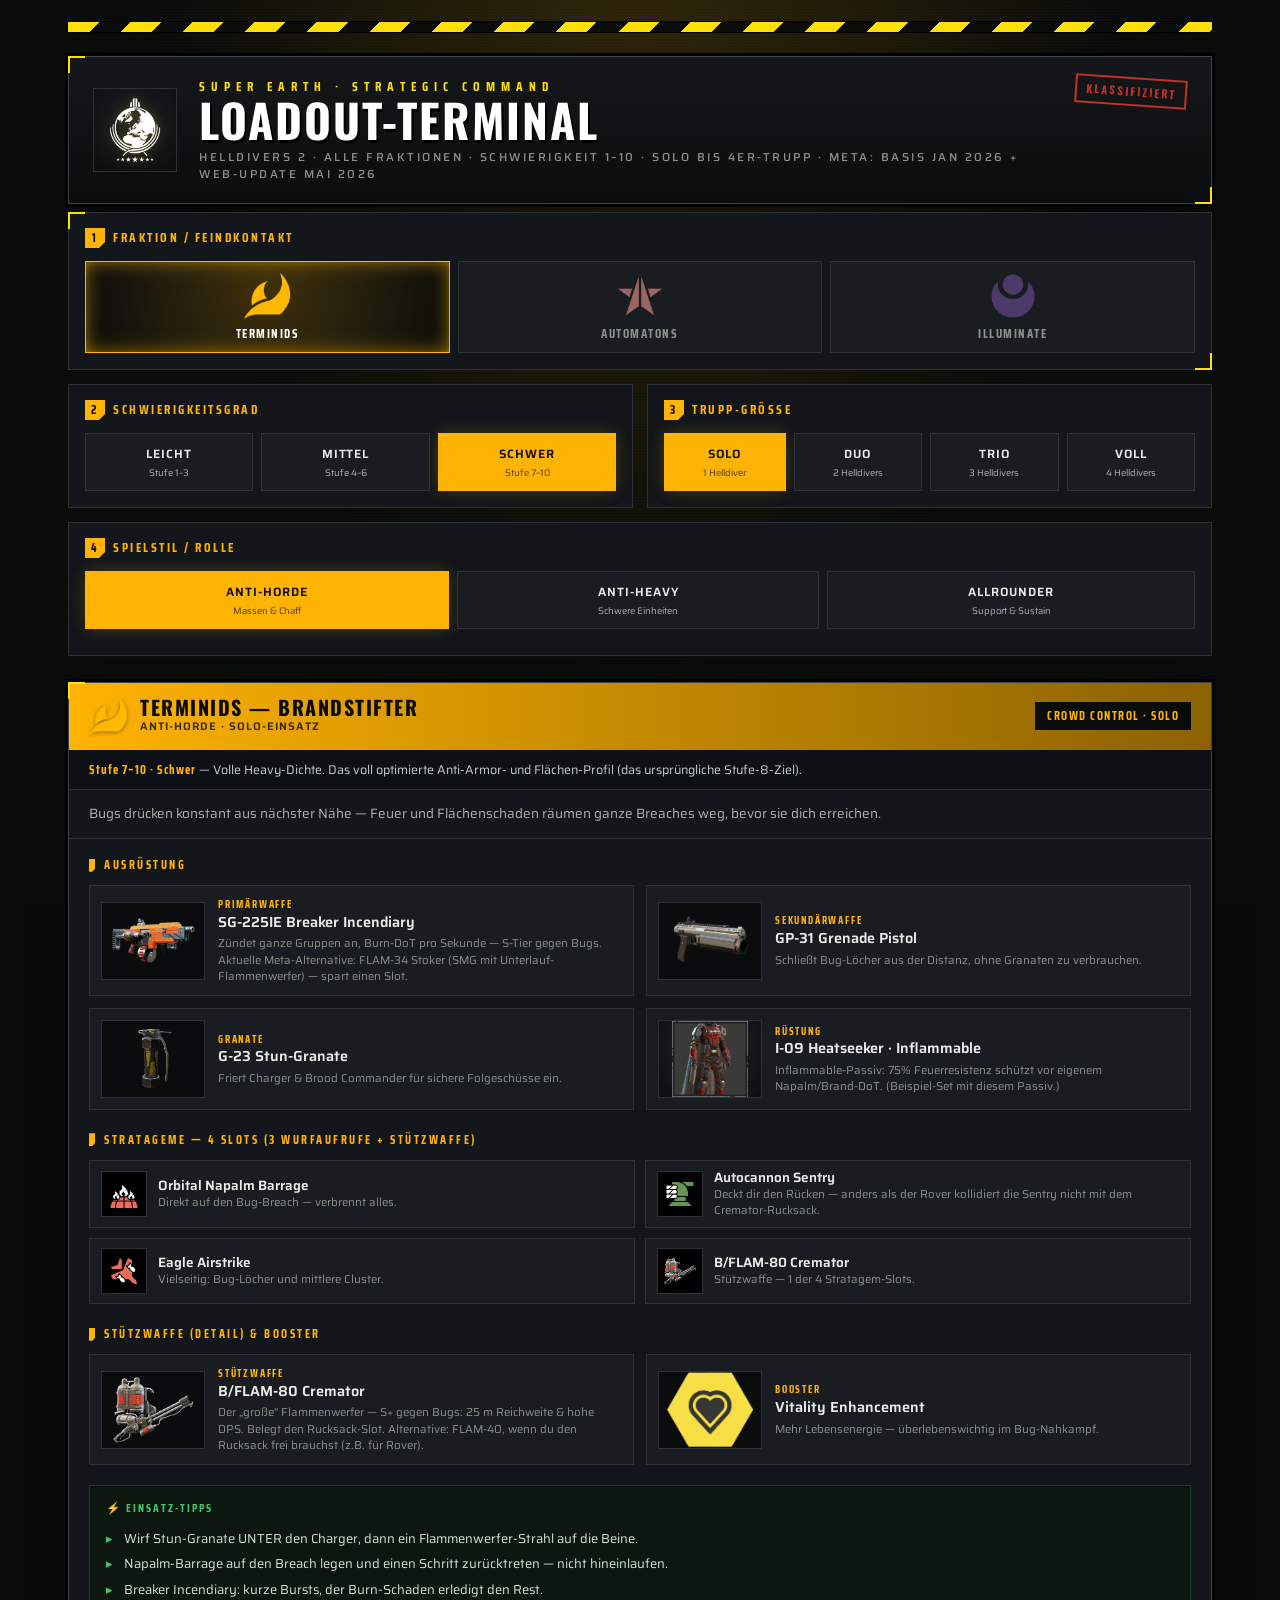
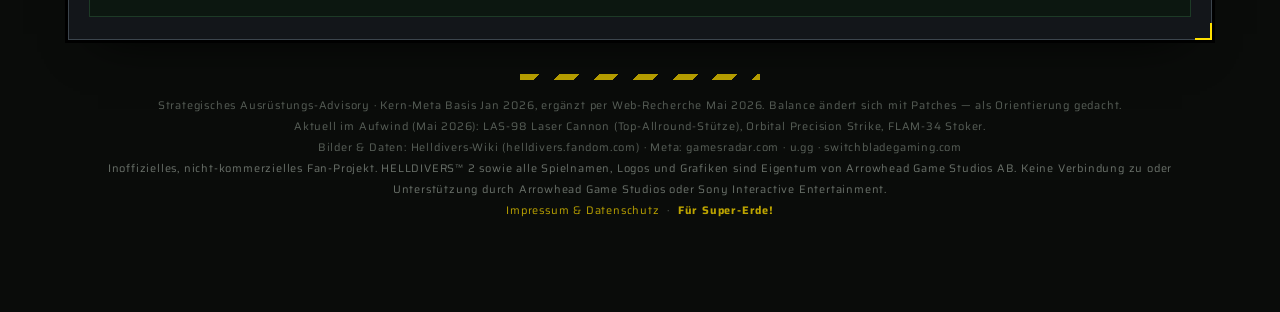
==== helldivers2-loadout.html @ ef1153f5 "Website-Update 2026-05-31 Co-Authored-By: Claude Opus 4.8 <noreply@anthropic.com>" ====
<!DOCTYPE html>
<html lang="de">
<head>
<meta charset="UTF-8">
<meta name="viewport" content="width=device-width, initial-scale=1.0">
<title>SUPER EARTH · Loadout-Terminal — Helldivers 2</title>
<meta name="description" content="Strategisches Ausrüstungs-Advisory für Helldivers 2 — optimale Loadouts für alle Fraktionen, alle Schwierigkeitsgrade, Solo bis 4er-Trupp.">
<!-- Open Graph (für hübsche Discord-/Link-Vorschau) -->
<meta property="og:title" content="SUPER EARTH · Loadout-Terminal — Helldivers 2">
<meta property="og:description" content="Optimale Loadouts für alle Fraktionen & Schwierigkeitsgrade. Solo bis 4er-Trupp-Aufstellung. Für die Demokratie. 🦅">
<meta property="og:type" content="website">
<meta property="og:image" content="assets/og-preview.png">
<meta property="og:image:width" content="1200">
<meta property="og:image:height" content="630">
<meta name="twitter:card" content="summary_large_image">
<meta name="twitter:title" content="SUPER EARTH · Loadout-Terminal — Helldivers 2">
<meta name="twitter:description" content="Optimale Loadouts für alle Fraktionen & Schwierigkeitsgrade. Solo bis 4er-Trupp. Für die Demokratie. 🦅">
<meta name="twitter:image" content="assets/og-preview.png">
<meta name="theme-color" content="#ffe000">
<link rel="icon" type="image/png" sizes="64x64" href="assets/favicon.png">
<link rel="icon" type="image/png" sizes="32x32" href="assets/favicon-32.png">
<link rel="apple-touch-icon" href="assets/favicon.png">
<!-- Schriften lokal eingebunden (kein Aufruf an Google-Server, DSGVO-freundlich) -->
<link rel="stylesheet" href="assets/fonts.css">
<style>
  :root{
    --hd-yellow:#ffe000;--hd-yellow-dim:#bda400;
    --bg:#0a0c0a;--panel:#13161a;--panel-2:#191d22;--panel-3:#1f242a;
    --line:#2c3238;--line-bright:#3c454d;--text:#e9ebe7;--muted:#8a938b;
    --red:#e8362e;--green:#46c46b;
    --acc:var(--hd-yellow);      /* Fraktions-Akzent, per JS gesetzt */
    --acc-glow:rgba(255,224,0,.30);
  }
  /* Fraktions-Akzentfarben */
  body[data-faction="terminids"] {--acc:#ffb302;--acc-glow:rgba(255,179,2,.28)}
  body[data-faction="automatons"]{--acc:#ff5a52;--acc-glow:rgba(232,54,46,.32)}
  body[data-faction="illuminate"]{--acc:#9b6df0;--acc-glow:rgba(120,80,235,.34)}

  *{box-sizing:border-box;margin:0;padding:0}
  html{scroll-behavior:smooth}
  body{
    font-family:"Saira","Segoe UI",sans-serif;
    background:var(--bg);color:var(--text);line-height:1.5;min-height:100vh;
    position:relative;overflow-x:hidden;
  }
  /* Hazard-Streifen am Seitenrand + Scanlines-Atmosphäre */
  body::before{
    content:"";position:fixed;inset:0;pointer-events:none;z-index:0;
    background:
      repeating-linear-gradient(0deg,rgba(255,255,255,.018) 0 1px,transparent 1px 3px),
      radial-gradient(ellipse at 50% -10%,var(--acc-glow),transparent 55%);
    opacity:.6;transition:background .35s;
  }
  .wrap{max-width:1180px;margin:0 auto;padding:22px 18px 90px;position:relative;z-index:1}

  /* ====== Eckklammer-Rahmen (HUD-Motiv) ====== */
  .frame{position:relative}
  .frame::before,.frame::after{content:"";position:absolute;width:15px;height:15px;pointer-events:none}
  .frame::before{top:-1px;left:-1px;border-top:2px solid var(--hd-yellow);border-left:2px solid var(--hd-yellow)}
  .frame::after{bottom:-1px;right:-1px;border-bottom:2px solid var(--hd-yellow);border-right:2px solid var(--hd-yellow)}

  /* ====== Kopfzeile / Kommando-Leiste ====== */
  header{
    border:1px solid var(--line-bright);background:linear-gradient(180deg,#15181a,#0b0d0c);
    padding:20px 24px;margin-bottom:8px;display:flex;align-items:center;gap:22px;
    box-shadow:0 0 0 3px #000,0 18px 40px -22px #000;
  }
  .hazard{height:10px;margin-bottom:24px;
    background:repeating-linear-gradient(135deg,var(--hd-yellow) 0 22px,#0a0c0a 22px 44px);
    box-shadow:0 0 0 1px #000;}
  .crest{flex:0 0 84px;width:84px;height:84px;display:flex;align-items:center;justify-content:center;
    border:1px solid var(--line);background:radial-gradient(circle at 50% 40%,#1c2024,#0c0e0d);position:relative}
  .crest img{width:64px;height:64px;object-fit:contain;filter:drop-shadow(0 0 6px rgba(255,224,0,.25))}
  .titles{flex:1 1 auto;min-width:0}
  .kicker{font-family:"Saira Condensed";font-weight:700;letter-spacing:6px;font-size:13px;color:var(--hd-yellow);text-transform:uppercase}
  h1{font-family:"Oswald";font-weight:700;font-size:clamp(26px,4.6vw,46px);line-height:.98;
    letter-spacing:2px;text-transform:uppercase;color:#fff;text-shadow:2px 3px 0 #000}
  .sub{color:var(--muted);letter-spacing:2.5px;text-transform:uppercase;font-size:11.5px;margin-top:7px;font-weight:500}
  .stamp{flex:0 0 auto;align-self:flex-start;border:2px solid var(--red);color:var(--red);
    font-family:"Oswald";font-weight:600;letter-spacing:2px;font-size:11px;padding:4px 9px;
    text-transform:uppercase;transform:rotate(4deg);opacity:.85}
  @media(max-width:600px){.crest{display:none}.stamp{display:none}}

  /* ====== Steuer-Deck ====== */
  .controls{display:grid;grid-template-columns:repeat(2,1fr);gap:14px;margin-bottom:26px}
  @media(max-width:760px){.controls{grid-template-columns:1fr}}
  .group{background:var(--panel);border:1px solid var(--line);padding:15px 16px 16px}
  .group h2{font-family:"Saira Condensed";font-weight:700;font-size:13px;letter-spacing:2.5px;
    text-transform:uppercase;color:var(--acc);margin-bottom:13px;display:flex;align-items:center;gap:8px}
  .group h2 .num{display:inline-flex;width:20px;height:20px;align-items:center;justify-content:center;
    background:var(--acc);color:#0a0c0a;font-size:12px;font-weight:700;clip-path:polygon(0 0,100% 0,100% 70%,70% 100%,0 100%)}
  .group.muted{opacity:.5}
  .group .hint{font-size:11px;color:var(--muted);margin-top:10px;letter-spacing:.5px}

  .opts{display:flex;flex-wrap:wrap;gap:8px}
  .opt{
    flex:1 1 auto;min-width:80px;border:1px solid var(--line);background:var(--panel-2);color:var(--text);
    padding:10px 9px;cursor:pointer;text-transform:uppercase;letter-spacing:1px;font-size:12px;font-weight:600;
    font-family:"Saira";transition:all .13s;text-align:center;position:relative;
  }
  .opt:hover{border-color:var(--acc);background:var(--panel-3)}
  .opt.active{background:var(--acc);color:#0a0c0a;border-color:var(--acc);box-shadow:0 0 16px -2px var(--acc-glow)}
  .opt small{display:block;font-weight:400;font-size:9.5px;opacity:.72;letter-spacing:0;text-transform:none;margin-top:2px}

  /* Fraktions-Kacheln */
  .fac-opts{display:grid;grid-template-columns:repeat(3,1fr);gap:8px}
  .fac{border:1px solid var(--line);background:var(--panel-2);cursor:pointer;padding:12px 6px 9px;
    text-align:center;transition:all .14s;position:relative;overflow:hidden}
  .fac img{width:44px;height:44px;object-fit:contain;display:block;margin:0 auto 6px;
    filter:grayscale(.55) brightness(.85);transition:filter .15s,transform .15s}
  .fac .fl{font-family:"Saira Condensed";font-weight:700;font-size:12.5px;letter-spacing:1.5px;text-transform:uppercase;color:var(--muted)}
  .fac:hover img{filter:none;transform:scale(1.05)}
  .fac:hover .fl{color:var(--text)}
  .fac.active{border-color:var(--fac-c);background:radial-gradient(circle at 50% 30%,color-mix(in srgb,var(--fac-c) 22%,#0a0c0a),#0a0c0a)}
  .fac.active img{filter:none;transform:scale(1.05)}
  .fac.active .fl{color:#fff}
  .fac.active::after{content:"";position:absolute;inset:0;box-shadow:inset 0 0 22px -6px var(--fac-c);pointer-events:none}
  .fac[data-val="terminids"]{--fac-c:#ffb302}
  .fac[data-val="automatons"]{--fac-c:#ff5a52}
  .fac[data-val="illuminate"]{--fac-c:#9b6df0}

  /* ====== Ergebnis ====== */
  .result{border:1px solid var(--line-bright);background:var(--panel);box-shadow:0 0 0 3px #000,0 24px 50px -30px #000}
  .result-head{background:linear-gradient(90deg,var(--acc),color-mix(in srgb,var(--acc) 55%,#000));
    color:#0a0c0a;padding:14px 20px;display:flex;justify-content:space-between;align-items:center;flex-wrap:wrap;gap:8px}
  .result-head .rh-l{display:flex;align-items:center;gap:13px}
  .result-head .rh-em{width:38px;height:38px;object-fit:contain;filter:drop-shadow(0 1px 2px rgba(0,0,0,.4))}
  .result-head h3{font-family:"Oswald";font-weight:700;font-size:20px;letter-spacing:1.5px;text-transform:uppercase;line-height:1}
  .result-head .rh-sub{font-size:11px;font-weight:600;letter-spacing:1px;text-transform:uppercase;opacity:.8;margin-top:2px}
  .result-head .tag{font-family:"Saira Condensed";font-size:12px;background:#0a0c0a;color:var(--acc);padding:5px 12px;letter-spacing:1.5px;text-transform:uppercase;font-weight:700}

  .band-banner{padding:11px 20px;background:#0d1116;color:#c6cdd4;font-size:12.5px;border-bottom:1px solid var(--line);line-height:1.4}
  .band-banner b{color:var(--acc);letter-spacing:1px;font-family:"Saira Condensed"}
  .blurb{padding:14px 20px;color:#aeb4ad;border-bottom:1px solid var(--line);font-size:13.5px}

  .section-lbl{font-family:"Saira Condensed";font-weight:700;font-size:12px;letter-spacing:2.5px;text-transform:uppercase;
    color:var(--acc);padding:17px 20px 7px;display:flex;align-items:center;gap:9px}
  .section-lbl::before{content:"";width:6px;height:13px;background:var(--acc);clip-path:polygon(0 0,100% 0,100% 75%,55% 100%,0 100%)}

  .grid{padding:4px 20px;display:grid;grid-template-columns:1fr 1fr;gap:12px}
  @media(max-width:680px){.grid{grid-template-columns:1fr}}
  .card{display:flex;gap:13px;background:var(--panel-2);border:1px solid var(--line);padding:11px;align-items:center}
  .card:hover{border-color:var(--line-bright)}
  .thumb{width:104px;height:78px;flex:0 0 104px;background:#0a0c0d;border:1px solid var(--line);
    display:flex;align-items:center;justify-content:center;overflow:hidden;position:relative}
  .thumb img{max-width:100%;max-height:100%;object-fit:contain;display:block}
  .thumb.armory{background:radial-gradient(circle at 50% 35%,#22262b,#0c0e10)}
  .thumb.noimg{color:var(--muted);font-size:24px}
  .card .lbl{font-family:"Saira Condensed";font-weight:700;font-size:10.5px;letter-spacing:1.8px;text-transform:uppercase;color:var(--acc)}
  .card .val{font-size:14.5px;font-weight:600;margin-top:1px;line-height:1.2}
  .card .why{font-size:11.5px;color:var(--muted);margin-top:4px;line-height:1.4}

  .strats{padding:4px 20px;display:grid;grid-template-columns:repeat(2,1fr);gap:10px}
  @media(max-width:680px){.strats{grid-template-columns:1fr}}
  .strat{display:flex;gap:11px;background:var(--panel-2);border:1px solid var(--line);padding:9px 11px;align-items:center}
  .strat .sico{width:46px;height:46px;flex:0 0 46px;background:#000;border:1px solid var(--line);display:flex;align-items:center;justify-content:center}
  .strat .sico img{width:36px;height:36px;object-fit:contain;filter:brightness(1.12)}
  .strat .sico.noimg{color:var(--acc);font-size:20px}
  .strat .n{font-weight:600;font-size:13.5px;line-height:1.15}
  .strat .d{font-size:11.5px;color:var(--muted);margin-top:2px;line-height:1.35}

  .tips{margin:16px 20px 22px;background:#0c1710;border:1px solid #1d3a26;padding:14px 16px}
  .tips .lbl{font-family:"Saira Condensed";font-weight:700;font-size:11.5px;letter-spacing:2px;text-transform:uppercase;color:var(--green);margin-bottom:9px}
  .tips ul{list-style:none}
  .tips li{font-size:13px;padding:3px 0 3px 18px;position:relative;color:#cfe6d4}
  .tips li::before{content:"▸";position:absolute;left:0;color:var(--green)}

  /* ====== Squad-Aufstellung ====== */
  .squad-intro{padding:14px 20px;border-bottom:1px solid var(--line);color:#aeb4ad;font-size:13px}
  .roster{padding:14px 20px 6px;display:grid;gap:13px;grid-template-columns:repeat(auto-fit,minmax(255px,1fr))}
  .pcard{border:1px solid var(--line);background:var(--panel-2);display:flex;flex-direction:column}
  .pcard-head{display:flex;align-items:center;gap:10px;padding:10px 12px;background:#0d1116;border-bottom:2px solid var(--role-c,var(--acc))}
  .pcard-head .pn{font-family:"Oswald";font-weight:700;font-size:13px;letter-spacing:1px;color:#fff;text-transform:uppercase}
  .pcard-head .role{margin-left:auto;font-family:"Saira Condensed";font-weight:700;font-size:11px;letter-spacing:1.5px;
    text-transform:uppercase;color:#0a0c0a;background:var(--role-c,var(--acc));padding:3px 8px}
  .pcard-head .pidx{width:24px;height:24px;flex:0 0 24px;display:flex;align-items:center;justify-content:center;
    border:1px solid var(--role-c,var(--acc));color:var(--role-c,var(--acc));font-family:"Oswald";font-weight:700;font-size:13px}
  .pcard-name{padding:9px 12px 4px;font-family:"Saira Condensed";font-weight:700;font-size:15px;letter-spacing:.5px;color:var(--acc);text-transform:uppercase}
  .ploadout{padding:6px 12px 12px;display:flex;flex-direction:column;gap:7px}
  .prow{display:flex;align-items:center;gap:9px}
  .prow .pic{width:42px;height:32px;flex:0 0 42px;background:#0a0c0d;border:1px solid var(--line);display:flex;align-items:center;justify-content:center;overflow:hidden}
  .prow .pic.armory{background:radial-gradient(circle at 50% 35%,#22262b,#0c0e10)}
  .prow .pic img{max-width:100%;max-height:100%;object-fit:contain}
  .prow .pl{font-family:"Saira Condensed";font-weight:700;font-size:9px;letter-spacing:1.3px;text-transform:uppercase;color:var(--muted);line-height:1}
  .prow .pv{font-size:12.5px;font-weight:600;line-height:1.15;margin-top:1px}
  .pstrats{display:flex;gap:5px;margin-top:3px;flex-wrap:wrap}
  .pstrats .ps{width:30px;height:30px;background:#000;border:1px solid var(--line);display:flex;align-items:center;justify-content:center}
  .pstrats .ps img{width:23px;height:23px;object-fit:contain;filter:brightness(1.12)}
  .pstrats .ps.noimg{color:var(--acc);font-size:14px}
  .pstrats .ps.sup{border-color:var(--acc);box-shadow:inset 0 0 0 1px var(--acc)}
  .ps-cap{font-size:9px;color:var(--muted);margin-top:5px;letter-spacing:.3px;line-height:1.3}
  .ps-cap .ps-key{display:inline-block;width:8px;height:8px;border:1px solid var(--acc);box-shadow:inset 0 0 0 1px var(--acc);vertical-align:middle;margin-right:3px}
  .role-tag-row{display:flex;gap:6px;flex-wrap:wrap;padding:2px 0 0}

  footer{margin-top:34px;text-align:center;color:#596059;font-size:11px;letter-spacing:.8px;line-height:1.9}
  footer a{color:var(--hd-yellow-dim);text-decoration:none}
  footer a:hover{color:var(--hd-yellow)}
  footer .fhz{height:6px;margin:0 auto 16px;max-width:240px;
    background:repeating-linear-gradient(135deg,var(--hd-yellow-dim) 0 14px,transparent 14px 28px)}
</style>
</head>
<body data-faction="terminids">
<div class="wrap">
  <div class="hazard"></div>

  <header class="frame">
    <div class="crest"><img src="assets/super_earth.png" alt="Super Earth"></div>
    <div class="titles">
      <div class="kicker">Super Earth · Strategic Command</div>
      <h1>Loadout-Terminal</h1>
      <div class="sub">Helldivers 2 · Alle Fraktionen · Schwierigkeit 1–10 · Solo bis 4er-Trupp · Meta: Basis Jan 2026 + Web-Update Mai 2026</div>
    </div>
    <div class="stamp">Klassifiziert</div>
  </header>

  <div class="controls">
    <div class="group frame" style="grid-column:1/-1">
      <h2><span class="num">1</span> Fraktion / Feindkontakt</h2>
      <div class="fac-opts" id="faction-opts"><!-- dynamisch --></div>
    </div>
    <div class="group">
      <h2><span class="num">2</span> Schwierigkeitsgrad</h2>
      <div class="opts" id="band-opts">
        <button class="opt" data-val="leicht">Leicht<small>Stufe 1–3</small></button>
        <button class="opt" data-val="mittel">Mittel<small>Stufe 4–6</small></button>
        <button class="opt active" data-val="schwer">Schwer<small>Stufe 7–10</small></button>
      </div>
    </div>
    <div class="group">
      <h2><span class="num">3</span> Trupp-Größe</h2>
      <div class="opts" id="team-opts">
        <button class="opt active" data-val="solo">Solo<small>1 Helldiver</small></button>
        <button class="opt" data-val="2">Duo<small>2 Helldivers</small></button>
        <button class="opt" data-val="3">Trio<small>3 Helldivers</small></button>
        <button class="opt" data-val="4">Voll<small>4 Helldivers</small></button>
      </div>
    </div>
    <div class="group" id="style-group" style="grid-column:1/-1">
      <h2><span class="num">4</span> Spielstil / Rolle <span id="style-mode" style="font-family:Saira;font-weight:500;letter-spacing:1px;font-size:10px;color:var(--muted)"></span></h2>
      <div class="opts" id="style-opts">
        <button class="opt active" data-val="horde">Anti-Horde<small>Massen &amp; Chaff</small></button>
        <button class="opt" data-val="heavy">Anti-Heavy<small>Schwere Einheiten</small></button>
        <button class="opt" data-val="support">Allrounder<small>Support &amp; Sustain</small></button>
      </div>
      <div class="hint" id="style-hint"></div>
    </div>
  </div>

  <div class="result frame" id="result"></div>

  <footer>
    <div class="fhz"></div>
    Strategisches Ausrüstungs-Advisory · Kern-Meta Basis Jan 2026, ergänzt per Web-Recherche Mai 2026. Balance ändert sich mit Patches — als Orientierung gedacht.<br>
    Aktuell im Aufwind (Mai 2026): LAS-98 Laser Cannon (Top-Allround-Stütze), Orbital Precision Strike, FLAM-34 Stoker.<br>
    Bilder &amp; Daten: Helldivers-Wiki (helldivers.fandom.com) · Meta: gamesradar.com · u.gg · switchbladegaming.com<br>
    <span style="color:#6b726b">Inoffizielles, nicht-kommerzielles Fan-Projekt. HELLDIVERS™ 2 sowie alle Spielnamen, Logos und Grafiken sind Eigentum von Arrowhead Game Studios AB. Keine Verbindung zu oder Unterstützung durch Arrowhead Game Studios oder Sony Interactive Entertainment.</span><br>
    <a href="impressum.html">Impressum &amp; Datenschutz</a> &nbsp;·&nbsp; <b style="color:var(--hd-yellow-dim)">Für Super-Erde!</b>
  </footer>
</div>

<script>
// ============ DATEN ============
// FACTIONS[<key>] = { label, emblem, color, builds:{ horde, heavy, support } }
// Jeder Build: name, tag, blurb, primary/secondary/grenade/armor/support/booster {val,img,why},
//              strats[3] {img,n,d}, soloReplace (Index 0-2), soloStrat {img,n,d}, tips[]
const FACTIONS = {
  terminids: {
    label:"Terminids", emblem:"emblem_terminids.png",
    builds:{
      horde:{
        name:"Brandstifter", tag:"Crowd Control",
        blurb:"Bugs drücken konstant aus nächster Nähe — Feuer und Flächenschaden räumen ganze Breaches weg, bevor sie dich erreichen.",
        primary:{val:"SG-225IE Breaker Incendiary", img:"breaker_incendiary.webp", why:"Zündet ganze Gruppen an, Burn-DoT pro Sekunde — S-Tier gegen Bugs. Aktuelle Meta-Alternative: FLAM-34 Stoker (SMG mit Unterlauf-Flammenwerfer) — spart einen Slot."},
        secondary:{val:"GP-31 Grenade Pistol", img:"grenade_pistol.png", why:"Schließt Bug-Löcher aus der Distanz, ohne Granaten zu verbrauchen."},
        grenade:{val:"G-23 Stun-Granate", img:"stun_grenade.png", why:"Friert Charger & Brood Commander für sichere Folgeschüsse ein."},
        armor:{val:"I-09 Heatseeker · Inflammable", img:"armor_inflammable.png", why:"Inflammable-Passiv: 75% Feuerresistenz schützt vor eigenem Napalm/Brand-DoT. (Beispiel-Set mit diesem Passiv.)"},
        support:{val:"B/FLAM-80 Cremator", img:"cremator.png", why:"Der „große“ Flammenwerfer — S+ gegen Bugs: 25 m Reichweite & hohe DPS. Belegt den Rucksack-Slot. Alternative: FLAM-40, wenn du den Rucksack frei brauchst (z.B. für Rover)."},
        booster:{val:"Vitality Enhancement", img:"booster_vitality.png", why:"Mehr Lebensenergie — überlebenswichtig im Bug-Nahkampf."},
        strats:[
          {img:"orbital_napalm.png", n:"Orbital Napalm Barrage", d:"Direkt auf den Bug-Breach — verbrennt alles."},
          {img:"orbital_gas.png", n:"Orbital Gas Strike", d:"Betäubt & ätzt ganze Gruppen, kurzer Cooldown."},
          {img:"eagle_airstrike.png", n:"Eagle Airstrike", d:"Vielseitig: Bug-Löcher und mittlere Cluster."},
        ],
        soloReplace:1,
        soloStrat:{img:"autocannon_sentry.png", n:"Autocannon Sentry", d:"Deckt dir den Rücken — anders als der Rover kollidiert die Sentry nicht mit dem Cremator-Rucksack."},
        tips:[
          "Wirf Stun-Granate UNTER den Charger, dann ein Flammenwerfer-Strahl auf die Beine.",
          "Napalm-Barrage auf den Breach legen und einen Schritt zurücktreten — nicht hineinlaufen.",
          "Breaker Incendiary: kurze Bursts, der Burn-Schaden erledigt den Rest."
        ]
      },
      heavy:{
        name:"Panzerbrecher", tag:"Anti-Heavy",
        blurb:"Auf hohen Stufen spawnen Charger und Bile Titans im Rudel. Dieses Loadout dreht sich komplett um zuverlässige Schwerpanzer-Kills.",
        primary:{val:"SG-451 Cookout", img:"cookout.png", why:"Hoher Stagger + Feuer stoppt Stalker und räumt Hunter."},
        secondary:{val:"P-4 Senator", img:"senator.png", why:"Medium-Durchschlag, killt Bug-Warriors und Spewer zuverlässig."},
        grenade:{val:"G-23 Stun-Granate", img:"stun_grenade.png", why:"Charger fixieren → Headshot mit der Recoilless."},
        armor:{val:"FS-23 Battle Master · Fortified", img:"armor_fortified.png", why:"Fortified-Passiv: 50% Explosionsresistenz + weniger Rückstoß gegen Charger-Stöße. (Beispiel-Set; Engineering Kit ist die Alternative.)"},
        support:{val:"GR-8 Recoilless Rifle", img:"recoilless.png", why:"One-Shot auf Charger-Kopf, Headshots auf Bile Titans."},
        booster:{val:"Stamina Enhancement", img:"booster_stamina.png", why:"Mehr Ausdauer, um Chargern auszuweichen."},
        strats:[
          {img:"eagle_500kg.png", n:"Eagle 500kg Bomb", d:"Der Go-To gegen Bile Titans."},
          {img:"orbital_railcannon.png", n:"Orbital Railcannon Strike", d:"Auto-Target auf das größte Ziel — perfekt bei mehreren Titans."},
          {img:"eagle_airstrike.png", n:"Eagle Airstrike", d:"Schließt Bug-Löcher und killt Charger-Gruppen."},
        ],
        soloReplace:1,
        soloStrat:{img:"autocannon_sentry.png", n:"Autocannon Sentry", d:"Bearbeitet mittlere Bugs, während du dich auf Heavies fokussierst."},
        tips:[
          "Recoilless: auf den GLÜHENDEN Bauch des Bile Titan zielen, nicht auf den Panzer.",
          "Stun-Granate → Charger steht → Recoilless-Schuss in den Kopf = sofort tot.",
          "500kg punktgenau unter den Titan werfen; der Blast-Radius ist kleiner als er aussieht.",
          "Railcannon für Reserve-Notfälle aufheben (langer Cooldown)."
        ]
      },
      support:{
        name:"Allrounder", tag:"Sustain & Support",
        blurb:"Ausgewogenes Loadout, das alles mittel-gut kann: Dauerfeuer gegen Massen, etwas Anti-Armor und endlose Munition.",
        primary:{val:"LAS-16 Sickle", img:"sickle.png", why:"Quasi unendlich Munition gegen Trash-Mobs, kein Nachladen unter Druck."},
        secondary:{val:"GP-31 Grenade Pistol", img:"grenade_pistol.png", why:"Schließt Bug-Löcher und killt Gruppen aus Distanz."},
        grenade:{val:"G-13 Incendiary Impact", img:"incendiary_impact.png", why:"Sofort-Brand-Fläche gegen anrückende Patrouillen."},
        armor:{val:"I-09 Heatseeker · Inflammable", img:"armor_inflammable.png", why:"Inflammable-Passiv: solide Verteidigung + 75% Feuerresistenz. (Beispiel-Set mit diesem Passiv.)"},
        support:{val:"MG-43 Machine Gun", img:"machine_gun.png", why:"Medium-Durchschlag, mäht Warriors & Spewer in Reihen. Aktuelle Meta-Alternative: LAS-98 Laser Cannon — Dauerstrahl (rucksackfrei), strippt sogar Charger-Panzerung."},
        booster:{val:"Hellpod Space Optimization", img:"booster_hellpod.png", why:"Volle Munition/Granaten direkt beim Respawn."},
        strats:[
          {img:"autocannon_sentry.png", n:"Autocannon Sentry", d:"Zuverlässige automatische Deckung gegen mittlere Bugs."},
          {img:"eagle_airstrike.png", n:"Eagle Airstrike", d:"Universal-Werkzeug für Löcher und Cluster."},
          {img:"orbital_gas.png", n:"Orbital Gas Strike", d:"Crowd Control mit kurzem Cooldown."},
        ],
        soloReplace:2,
        soloStrat:{img:"guard_dog_rover.png", n:"AX/AR-23 Guard Dog 'Rover'", d:"Hält dir kleine Bugs vom Leib, wenn niemand zudeckt."},
        tips:[
          "Sickle: kurze Feuerstöße, damit sie nicht überhitzt — abkühlen lassen statt durchballern.",
          "Machine Gun im Liegen abfeuern für deutlich bessere Kontrolle.",
          "Halte immer eine Eagle-Ladung für plötzliche Bug-Breaches bereit."
        ]
      }
    }
  },
  automatons: {
    label:"Automatons", emblem:"emblem_automatons.png",
    builds:{
      horde:{
        name:"Chaff-Schredder", tag:"Crowd Control",
        blurb:"Trooper- und Devastator-Massen kontert man mit Dauerfeuer: hohe Feuerrate, Stagger und Flächenschaden halten die Welle auf Distanz.",
        primary:{val:"LAS-16 Sickle", img:"sickle.png", why:"Hohe Feuerrate, kein Nachladen — ideal gegen endlose Trooper."},
        secondary:{val:"P-19 Redeemer", img:"redeemer.png", why:"Vollautomatische Pistole als Notfall-Burst gegen anrückendes Chaff."},
        grenade:{val:"G-16 Impact", img:"impact_grenade.png", why:"Sofort-Explosion ohne Zündverzögerung — killt Gruppen & kleine Fabrikatoren."},
        armor:{val:"DP-53 Savior of the Free · Siege-Ready", img:"armor_siege.png", why:"Siege-Ready-Passiv: 30% schnelleres Nachladen & +20% Munition für Dauerfeuer. (Beispiel-Set mit diesem Passiv.)"},
        support:{val:"AC-8 Autocannon", img:"ac8_autocannon.png", why:"Staggert Devastators und knackt Medium-Armor. Belegt den Rucksack-Slot (Munitionsträger)."},
        booster:{val:"Vitality Enhancement", img:"booster_vitality.png", why:"Squad-weite Schadensreduktion gegen Bot-Beschuss."},
        strats:[
          {img:"eagle_airstrike.png", n:"Eagle Airstrike", d:"Allzweck-Schlag gegen Patrouillen, Devastator-Gruppen & Fabrikatoren."},
          {img:"orbital_gatling_barrage.png", n:"Orbital Gatling Barrage", d:"Streut über Trooper- und Berserker-Wellen, räumt Chaff in Masse."},
          {img:"eagle_cluster_bomb.png", n:"Eagle Cluster Bomb", d:"Löscht dicht gepackte leichte Bot-Wellen sofort aus."},
        ],
        soloReplace:2,
        soloStrat:{img:"autocannon_sentry.png", n:"Autocannon Sentry", d:"Autonome Chaff-Deckung ohne Rucksack — kollidiert (anders als der Rover) nicht mit dem Autocannon-Rucksack."},
        tips:[
          "Sickle-Hitze managen: kurze Feuerstöße statt Dauerfeuer, sonst Überhitzung mitten in der Welle.",
          "Autocannon-Geschosse staggern Devastators — auf Hüfte/Kopf zielen, um die Gruppe am Vorrücken zu hindern.",
          "Eagle Airstrike entlang der Anrückachse legen, nicht mittig — so erwischst du nachrückende Verstärkung."
        ]
      },
      heavy:{
        name:"Bot-Brecher", tag:"Anti-Heavy",
        blurb:"Reines Anti-Armor-Profil: Recoilless plus Thermite knacken Hulks, Tanks und Factory Striders, während die Orbitals die dicksten Ziele abräumen.",
        primary:{val:"JAR-5 Dominator", img:"dominator.png", why:"Hoher Stagger & Durchschlag — wirft Devastators um und killt Medium-Einheiten."},
        secondary:{val:"P-4 Senator", img:"senator.png", why:"Revolver mit Medium-Durchschlag für Devastator-Köpfe."},
        grenade:{val:"G-123 Thermite", img:"thermite.png", why:"Klebt an Hulks/Tanks und brennt sich durch Panzerung."},
        armor:{val:"FS-23 Battle Master · Fortified", img:"armor_fortified.png", why:"Fortified-Passiv: 50% Explosionsresistenz gegen Raketen-Devastators, weniger Rückstoß. (Beispiel-Set mit diesem Passiv.)"},
        support:{val:"GR-8 Recoilless Rifle", img:"recoilless.png", why:"One-Shot auf Hulk-Auge & Tank-Heck. Belegt den Rucksack-Slot (Munitionsträger)."},
        booster:{val:"Hellpod Space Optimization", img:"booster_hellpod.png", why:"Volle Munition direkt aus der Hellpod."},
        strats:[
          {img:"eagle_500kg.png", n:"Eagle 500KG Bomb", d:"One-Shot-Burst gegen Factory Strider, Tanks und Hulk-Cluster."},
          {img:"orbital_railcannon.png", n:"Orbital Railcannon Strike", d:"Auto-Lock-Präzision auf das größte Heavy-Ziel."},
          {img:"orbital_laser.png", n:"Orbital Laser", d:"Brennt sich über mehrere Heavies & Fabrikatoren, arbeitet sie selbstständig ab."},
        ],
        soloReplace:2,
        soloStrat:{img:"eagle_airstrike.png", n:"Eagle Airstrike", d:"Bringt Solo die Chaff-/Patrouillen-Flexibilität, die der auf 3 Ladungen begrenzte Orbital Laser nicht liefert."},
        tips:[
          "Recoilless auf Hulk-Augenschlitz oder Tank-Heckturbine; Thermite an Factory-Strider-Bauch kleben.",
          "Fortified macht dich gegen Raketen-Salven zäh — im Knien hinter Deckung feuern für minimalen Rückstoß.",
          "Railcannon fürs gefährlichste Ziel aufsparen; es lockt automatisch das größte Heavy an."
        ]
      },
      support:{
        name:"Allrounder", tag:"Sustain & Support",
        blurb:"Ausgewogener Generalist: Scorcher umgeht Scout-Strider-Schilde, die Autocannon deckt Medium bis Hulk ab, Orbitals fangen alles Schwere.",
        primary:{val:"PLAS-1 Scorcher", img:"scorcher.webp", why:"Explosiv-Plasma trifft hinter Scout-Strider-Schilde und Devastator-Hüften."},
        secondary:{val:"P-19 Redeemer", img:"redeemer.png", why:"Schnelle Automatik-Pistole für den Nahbereich."},
        grenade:{val:"G-123 Thermite", img:"thermite.png", why:"Klebt an Gelegenheits-Heavies und brennt durch Panzerung."},
        armor:{val:"FS-23 Battle Master · Fortified", img:"armor_fortified.png", why:"Fortified-Passiv: Explosionsresistenz + Rückstoßreduktion gegen Bot-Beschuss. (Beispiel-Set mit diesem Passiv.)"},
        support:{val:"AC-8 Autocannon", img:"ac8_autocannon.png", why:"Vielseitige Stütze von Medium bis Hulk. Belegt den Rucksack-Slot. Aktuelle Meta-Alternative: LAS-98 Laser Cannon — strippt Hulk-Panzerung im Dauerstrahl, kein Rucksack. Tipp: Orbital Precision Strike als zuverlässiger Single-Target-Schlag."},
        booster:{val:"Vitality Enhancement", img:"booster_vitality.png", why:"Squad-weite Schadensreduktion, hohe Überlebbarkeit."},
        strats:[
          {img:"eagle_airstrike.png", n:"Eagle Airstrike", d:"Flexibler Allzweckschlag gegen Patrouillen, Gruppen & Fabrikatoren."},
          {img:"orbital_railcannon.png", n:"Orbital Railcannon Strike", d:"Verlässlicher Single-Target-Schlag auf Hulks und Tanks."},
          {img:"eagle_500kg.png", n:"Eagle 500KG Bomb", d:"Notfall-Burst gegen Factory Strider & gestapelte Heavies."},
        ],
        soloReplace:2,
        soloStrat:{img:"autocannon_sentry.png", n:"Autocannon Sentry", d:"Autonome Deckung ohne Rucksack — kollidiert nicht mit der Autocannon-Stütze (der Rover würde es)."},
        tips:[
          "Scorcher-Explosivrunden hinter Scout-Strider-Schilde feuern oder Devastator-Hüften treffen.",
          "Autocannon gegen Wand/Deckung nachladen, nicht im Freien.",
          "Distanz & Deckung priorisieren — die Bot-Front belohnt Ranged-Play; Thermite für Heavies aufsparen."
        ]
      }
    }
  },
  illuminate: {
    label:"Illuminate", emblem:"emblem_illuminate.png",
    builds:{
      horde:{
        name:"Schild-Brecher", tag:"Crowd Control",
        blurb:"Reiner Chaff-Clear, der Voteless-Massen mit Plasma, Lichtbogen und Brand-AoE auflöst. Schild-ignorierende Waffen sind hier König.",
        primary:{val:"PLAS-101 Purifier", img:"purifier.webp", why:"Aufladbares Explosiv-Plasma, das Voteless-Pulks mit AoE wegräumt."},
        secondary:{val:"P-72 Crisper", img:"crisper.png", why:"Flammen-Pistole für den Nahbereich — zündet anrückende Voteless an."},
        grenade:{val:"G-10 Incendiary", img:"incendiary_grenade.png", why:"Brandfläche blockiert Engpässe & Spawn-Ströme dauerhaft."},
        armor:{val:"EX-03 Prototype 3 · Electrical Conduit", img:"armor_conduit.png", why:"Electrical-Conduit-Passiv: 95% Lichtbogen-Resistenz gegen Overseer-Arcs; leicht für Beweglichkeit. (Beispiel-Set mit diesem Passiv.)"},
        support:{val:"ARC-3 Arc Thrower", img:"arc_thrower.png", why:"Kettenblitz ignoriert alle Illuminate-Schilde und mäht ganze Voteless-Wellen. Kein Rucksack — Slot bleibt frei."},
        booster:{val:"Stamina Enhancement", img:"booster_stamina.png", why:"Mehr Ausdauer, um den Voteless-Sprintwellen zu entkommen."},
        strats:[
          {img:"eagle_airstrike.png", n:"Eagle Airstrike", d:"Flexibler Flächenschaden gegen dichte Voteless-Pulks & Warp-Schiffe."},
          {img:"orbital_gatling_barrage.png", n:"Orbital Gatling Barrage", d:"Lang anhaltendes Sperrfeuer gegen nachrückende Horden-Spawns."},
          {img:"eagle_cluster_bomb.png", n:"Eagle Cluster Bomb", d:"Zerreißt dicht gepackte Voteless-Massen auf einen Schlag."},
        ],
        soloReplace:1,
        soloStrat:{img:"autocannon_sentry.png", n:"Autocannon Sentry", d:"Autonome Deckung gegen Voteless & Overseer — kein Rucksack. So trägst du solo nur EINE Stützwaffe (den Arc Thrower), statt einer zweiten."},
        tips:[
          "Halte den Arc-Thrower-Strahl in der dichtesten Voteless-Gruppe — Kettenblitze treffen automatisch nach hinten.",
          "Rückwärtslaufen während du feuerst: Beam-/Brand-Waffen überholen die Voteless-Sprintgeschwindigkeit.",
          "Brandgranaten in Türen/Engpässe werfen, um Spawn-Ströme zu blockieren."
        ]
      },
      heavy:{
        name:"Harvester-Jäger", tag:"Anti-Heavy",
        blurb:"Schaltet gezielt die drei Harvester-Schildgeneratoren mit Präzisionsfeuer aus, statt Schaden gegen die regenerierende Schildblase zu verschwenden.",
        primary:{val:"PLAS-1 Scorcher", img:"scorcher.webp", why:"Explosiv-Plasma holt fliegende Overseer runter und trifft entschildete Teile."},
        secondary:{val:"GP-31 Grenade Pistol", img:"grenade_pistol.png", why:"Direktschuss gegen Overseer & Strukturen."},
        grenade:{val:"G-23 Stun-Granate", img:"stun_grenade.png", why:"Fixiert den Harvester fürs Schild-Strip-Fenster."},
        armor:{val:"CE-27 Ground Breaker · Engineering Kit", img:"armor_engineering.png", why:"Engineering-Kit-Passiv: +2 Granaten & weniger Rückstoß für präzise Generator-Treffer. (Beispiel-Set mit diesem Passiv.)"},
        support:{val:"AC-8 Autocannon", img:"ac8_autocannon.png", why:"AV3 knackt die drei Harvester-Schildgeneratoren — Schild fällt dann permanent aus. Belegt den Rucksack-Slot."},
        booster:{val:"Stamina Enhancement", img:"booster_stamina.png", why:"Mobilität, um Harvester-Beine zu umkreisen."},
        strats:[
          {img:"eagle_airstrike.png", n:"Eagle Airstrike", d:"Allzweck-Burst gegen entschildete Harvester, Overseer-Pulks & Strukturen."},
          {img:"orbital_railcannon.png", n:"Orbital Railcannon Strike", d:"Auto-Lock-Finisher auf den größten Heavy ohne Zielen."},
          {img:"orbital_gatling_barrage.png", n:"Orbital Gatling Barrage", d:"Hält Overseer-Gruppen & Chaff nieder, während du Harvester bearbeitest."},
        ],
        soloReplace:1,
        soloStrat:{img:"eagle_strafing_run.png", n:"Eagle Strafing Run", d:"Kurzer Cooldown strippt solo die Harvester-Schildblase, damit die Autocannon den Generator trifft."},
        tips:[
          "Schild-Sequenz: erst Stun/Strafing Run zum Strippen, dann AC-8 in einen der drei Generatoren — danach kehrt der Schild nie zurück.",
          "Nie eine 500kg/Orbital direkt auf einen geschildeten Harvester: die Energieblase absorbiert den Burst.",
          "Overseer in der Luft mit Scorcher-Kopftreffern runterholen, bevor sie repositionieren."
        ]
      },
      support:{
        name:"Allrounder", tag:"Sustain & Support",
        blurb:"Generalist: strippt Schilde mit dem Double-Edge Sickle, erledigt Heavies mit der Quasar und trägt dank rucksackfreier Stütze einen Schildpack.",
        primary:{val:"LAS-17 Double-Edge Sickle", img:"double_edge_sickle.png", why:"Penetration skaliert mit Hitze: bei 91%+ SCHWER-penetrierend — dann zerlegt sie auch Hulks & große Gegner. Mit feuerfester Rüstung feuerst du dorthin durch."},
        secondary:{val:"P-113 Verdict", img:"verdict.png", why:"Präzise Pistole mit gutem Punch gegen Overseer."},
        grenade:{val:"G-13 Incendiary Impact", img:"incendiary_impact.png", why:"Sofort-Brandfläche gegen Voteless-Pulks."},
        armor:{val:"I-09 Heatseeker · Inflammable (feuerfest)", img:"armor_inflammable.png", why:"Reduziert Selbstschaden um 75% — kein Schaden bis 91% Hitze. Erst dadurch kannst du die Double-Edge bis ins Heavy-Penetration-Fenster dauerfeuern. (Alternative ohne Double-Edge: Democracy Protects gegen Overseer-Instakills.)"},
        support:{val:"LAS-99 Quasar Cannon", img:"quasar.png", why:"Munitionsloser Anti-Tank gegen Harvester-Gelenke. KEIN Rucksack — Slot frei für den Schildpack. Aktuelle Meta-Alternative: LAS-98 Laser Cannon — Dauerstrahl gegen Harvester-Gelenke & Overseer, ebenfalls rucksackfrei."},
        booster:{val:"Stamina Enhancement", img:"booster_stamina.png", why:"Beweglichkeit, um Quasar-Ladezeiten sicher zu überbrücken."},
        strats:[
          {img:"eagle_airstrike.png", n:"Eagle Airstrike", d:"Universal-Antwort auf Chaff-Pulks, Overseer-Gruppen & Warp-Schiffe."},
          {img:"shield_generator_pack.png", n:"SH-32 Shield Generator Pack", d:"Persönlicher Schild blockt Overseer-Salven beim Repositionieren (Rucksack)."},
          {img:"orbital_gatling_barrage.png", n:"Orbital Gatling Barrage", d:"Sperrfeuer gegen nachrückende Voteless-Wellen."},
        ],
        soloReplace:1,
        soloStrat:{img:"orbital_railcannon.png", n:"Orbital Railcannon Strike", d:"Solo-Finisher auf einen Harvester, wenn die Quasar-Ladung nicht rechtzeitig kommt."},
        tips:[
          "Mit Inflammable-Rüstung DURCHfeuern bis 91%+ Hitze — dort wird die Double-Edge schwer-penetrierend und schreddert Hulks, Gunships & schwere Ziele. Kurze Bursts halten sie nur in der schwachen Light-Pen-Zone.",
          "Bei 91%+ Hitze hinlegen (prone): das verhindert die Entzündung/Selbstschaden und hält dich im Heavy-Penetration-Maximum.",
          "Quasar bleibt der dedizierte Finisher gegen Harvester — die Double-Edge ergänzt sie, ersetzt sie aber nicht."
        ]
      }
    }
  }
};

// ============ SCHWIERIGKEITS-BÄNDER ============
const BANDS = {
  leicht:{t:"Stufe 1–3 · Leicht", d:"Kaum schwere Einheiten. Anti-Tank ist optional — leichtere, bequeme Ausrüstung reicht; ideal zum Experimentieren."},
  mittel:{t:"Stufe 4–6 · Mittel", d:"Schwere Einheiten tauchen regelmäßig auf, aber überschaubar. Das Schwer-Loadout ist hier bereits optimal — du kannst eine Anti-Tank-Option gegen Komfort tauschen."},
  schwer:{t:"Stufe 7–10 · Schwer", d:"Volle Heavy-Dichte. Das voll optimierte Anti-Armor- und Flächen-Profil (das ursprüngliche Stufe-8-Ziel)."}
};
const LIGHT_ARMOR = {val:"SC-30 Trailblazer Scout · Scout", img:"armor_scout.png", why:"Scout-Passiv + leichte Klasse: −30% Gegner-Erkennung & Tempo. Auf Stufe 1–3 zählt schnelles Objective-Clearing. (Beispiel-Set mit diesem Passiv.)"};
const LIGHT_BOOST = {val:"Hellpod Space Optimization", img:"booster_hellpod.png", why:"Volle Munition/Stims beim Drop — bequem für lockere Einsätze."};
const MG = (why)=>({val:"MG-43 Machine Gun", img:"machine_gun.png", why});
const LEICHT_SUPPORT = {
  terminids:{ horde:{val:"FLAM-40 Flammenwerfer", img:"flamethrower.png", why:"Reicht für Stufe 1–3 locker — leichter als der Cremator, Rucksack frei."},
              heavy:MG("Keine Bile Titans auf 1–3 — eine MG deckt hier praktisch alles ab.") },
  automatons:{ horde:MG("Kein Rucksack nötig — gegen leichte Bot-Wellen genügt die MG."),
               heavy:MG("Hulks/Tanks sind auf 1–3 selten — die MG reicht."),
               support:MG("Leichter, kein Rucksack-Slot belegt.") },
  illuminate:{ heavy:MG("Harvester sind auf 1–3 rar — MG statt schwerer Stütze.") }
};
const LEICHT_STRATS = {
  terminids:[ {img:"eagle_airstrike.png", n:"Eagle Airstrike", d:"Flexibel gegen Gruppen & Bug-Löcher."},
              {img:"orbital_gatling_barrage.png", n:"Orbital Gatling Barrage", d:"Günstiges Sperrfeuer gegen leichte Wellen."},
              {img:"autocannon_sentry.png", n:"Autocannon Sentry", d:"Autonome Deckung — auf 1–3 mehr als genug."} ],
  automatons:[ {img:"eagle_airstrike.png", n:"Eagle Airstrike", d:"Allzweck gegen Patrouillen & Gruppen."},
               {img:"orbital_gatling_barrage.png", n:"Orbital Gatling Barrage", d:"Günstiges Sperrfeuer gegen Trooper."},
               {img:"eagle_cluster_bomb.png", n:"Eagle Cluster Bomb", d:"Löscht leichte Bot-Wellen sofort."} ],
  illuminate:[ {img:"eagle_airstrike.png", n:"Eagle Airstrike", d:"Flexibel gegen Voteless-Pulks."},
               {img:"orbital_gatling_barrage.png", n:"Orbital Gatling Barrage", d:"Sperrfeuer gegen nachrückende Wellen."},
               {img:"autocannon_sentry.png", n:"Autocannon Sentry", d:"Autonome Deckung gegen Chaff."} ]
};
const LEICHT_TIPS = {
  terminids:["Tempo vor Firepower — Objectives zügig abarbeiten, Patrouillen meiden.","Anti-Tank ist optional: nimm ruhig ein Spaß-Stratagem mit.","Bug-Löcher früh mit der Grenade Pistol schließen."],
  automatons:["Auf Distanz spielen und Deckung nutzen — Bots strafen Nahkampf-Hektik.","Fabrikatoren früh schließen, bevor Verstärkung kommt.","Anti-Tank optional — Hulks sind hier selten."],
  illuminate:["Voteless-Pulks mit Fläche/Brand auflösen statt einzeln.","Overseer zuerst ausschalten — sie eskalieren den Kampf.","Anti-Tank optional, Harvester sind auf 1–3 rar."]
};
const GUARD_DOG = {img:"guard_dog_rover.png", n:"AX/AR-23 Guard Dog 'Rover'", d:"Autonome Chaff-Deckung — auf 1–3 sorgenfrei (alle Leicht-Stützen sind rucksackfrei)."};

for (const [fk,fac] of Object.entries(FACTIONS)){
  for (const [sk,b] of Object.entries(fac.builds)){
    const sup = (LEICHT_SUPPORT[fk]||{})[sk];
    b.bands = {
      mittel:{},
      leicht: Object.assign(
        { armor:LIGHT_ARMOR, booster:LIGHT_BOOST, tips:LEICHT_TIPS[fk],
          strats:LEICHT_STRATS[fk], soloReplace:1, soloStrat:GUARD_DOG },
        sup ? {support:sup} : {} )
    };
  }
}

// ============ SQUAD-AUFSTELLUNG ============
// Rollenverteilung pro Fraktion & Truppgröße. Reihenfolge = Spielerslots.
// Logik: erst Anti-Heavy + Anti-Horde absichern, dann Allrounder, dann die
// für die Fraktion meist-gestresste Rolle verdoppeln
// (Bugs/Squids ertränken dich in Masse → 2× Horde; Bots erdrücken mit Panzerung → 2× Heavy).
const ROLE_LABEL = {horde:"Anti-Horde", heavy:"Anti-Heavy", support:"Allrounder"};
const ROLE_COLOR = {horde:"#ffb302", heavy:"#ff5a52", support:"#46c46b"};
const ROSTER = {
  terminids: {2:["heavy","horde"], 3:["heavy","horde","support"], 4:["heavy","horde","support","horde"]},
  automatons:{2:["heavy","horde"], 3:["heavy","horde","support"], 4:["heavy","horde","support","heavy"]},
  illuminate:{2:["heavy","horde"], 3:["heavy","horde","support"], 4:["heavy","horde","support","horde"]}
};
const SQUAD_NOTE = {
  terminids:"Bug-Front: Charger/Bile-Titan-Druck zuerst (Anti-Heavy), der Rest hält die Breaches mit Feuer-AoE zu. Im 4er verdoppelt ein zweiter Anti-Horde die Flächenkontrolle.",
  automatons:"Bot-Front: Panzerung dominiert — im 4er steht ein zweiter Anti-Heavy gegen Hulk-, Tank- & Factory-Strider-Dichte. Ranged-Play & Deckung priorisieren.",
  illuminate:"Squid-Front: Harvester-Schilde gezielt strippen (Anti-Heavy), Voteless-Wellen mit AoE auflösen. Im 4er fängt ein zweiter Anti-Horde die endlosen Voteless-Spawns."
};
// Booster-Pool (squad-weit dürfen Booster sich nicht doppeln → automatische Vergabe distinkter Booster)
const BOOSTERS = {
  "Vitality Enhancement":"booster_vitality.png",
  "Stamina Enhancement":"booster_stamina.png",
  "Hellpod Space Optimization":"booster_hellpod.png",
  "Muscle Enhancement":"booster_muscle.png",
  "Localization Confusion":"booster_localization.png",
  "UAV Recon Booster":"booster_uav.png"
};
const BOOSTER_POOL = ["Vitality Enhancement","Stamina Enhancement","Hellpod Space Optimization","Muscle Enhancement","Localization Confusion","UAV Recon Booster"];
const BOOSTER_WHY = {
  "Muscle Enhancement":"Reduziert Verlangsamung durch Bug-/Voteless-Greifer — squad-weiter Mobilitäts-Booster (kein Doppel).",
  "Localization Confusion":"Senkt die Patrouillen-Spawnrate — verschafft dem Trupp Luft (kein Doppel).",
  "UAV Recon Booster":"Erweitert die Minimap-Aufklärung — gut fürs Team-Positioning (kein Doppel)."
};

// ============ STATE & RENDER ============
let state = {faction:"terminids", band:"schwer", style:"horde", team:"solo"};

function buildOf(fk, role, band){
  const base = FACTIONS[fk].builds[role];
  const ov = (base.bands && base.bands[band]) || {};
  return Object.assign({}, base, ov);
}

function thumb(o, armory){
  if(o.img) return `<div class="thumb${armory?" armory":""}"><img src="assets/${o.img}" alt="${o.val}" loading="lazy"></div>`;
  return `<div class="thumb noimg">▣</div>`;
}
function card(lbl,o,armory){
  return `<div class="card">${thumb(o,armory)}
    <div><div class="lbl">${lbl}</div><div class="val">${o.val}</div><div class="why">${o.why}</div></div></div>`;
}
function stratEl(s){
  const ico = s.img ? `<div class="sico"><img src="assets/${s.img}" alt="${s.n}"></div>` : `<div class="sico noimg">▣</div>`;
  return `<div class="strat">${ico}<div><div class="n">${s.n}</div><div class="d">${s.d}</div></div></div>`;
}

function buildFactionButtons(){
  const el = document.getElementById("faction-opts");
  el.innerHTML = Object.entries(FACTIONS).map(([k,f])=>
    `<button class="fac${k===state.faction?" active":""}" data-val="${k}">
       <img src="assets/${f.emblem}" alt="${f.label}"><span class="fl">${f.label}</span>
     </button>`
  ).join("");
}

// ---- Solo: detailliertes Einzel-Loadout ----
function renderSolo(){
  const fac = FACTIONS[state.faction];
  const d = buildOf(state.faction, state.style, state.band);
  const bandInfo = BANDS[state.band];
  const strats = d.strats.slice(0,3).map((s,i) => (i === d.soloReplace) ? d.soloStrat : s);

  document.getElementById("result").innerHTML = `
    <div class="result-head">
      <div class="rh-l">
        <img class="rh-em" src="assets/${fac.emblem}" alt="${fac.label}">
        <div><h3>${fac.label} — ${d.name}</h3><div class="rh-sub">${ROLE_LABEL[state.style]} · Solo-Einsatz</div></div>
      </div>
      <span class="tag">${d.tag} · Solo</span>
    </div>
    <div class="band-banner"><b>${bandInfo.t}</b> — ${bandInfo.d}</div>
    <div class="blurb">${d.blurb}</div>

    <div class="section-lbl">Ausrüstung</div>
    <div class="grid">
      ${card("Primärwaffe", d.primary)}
      ${card("Sekundärwaffe", d.secondary)}
      ${card("Granate", d.grenade)}
      ${card("Rüstung", d.armor, true)}
    </div>

    <div class="section-lbl">Stratageme — 4 Slots (3 Wurfaufrufe + Stützwaffe)</div>
    <div class="strats">
      ${strats.map(stratEl).join("")}
      ${stratEl({img:d.support.img, n:d.support.val, d:"Stützwaffe — 1 der 4 Stratagem-Slots."})}
    </div>

    <div class="section-lbl">Stützwaffe (Detail) &amp; Booster</div>
    <div class="grid">
      ${card("Stützwaffe", d.support)}
      ${card("Booster", d.booster)}
    </div>

    <div class="tips">
      <div class="lbl">⚡ Einsatz-Tipps</div>
      <ul>${d.tips.map(t=>`<li>${t}</li>`).join("")}</ul>
    </div>`;
}

// ---- Squad: ein Loadout pro Spieler ----
function prow(lbl,o,armory){
  const pic = o.img ? `<div class="pic${armory?" armory":""}"><img src="assets/${o.img}" alt=""></div>` : `<div class="pic">▣</div>`;
  return `<div class="prow">${pic}<div><div class="pl">${lbl}</div><div class="pv">${o.val}</div></div></div>`;
}
function renderSquad(){
  const fac = FACTIONS[state.faction];
  const size = parseInt(state.team,10);
  const roles = ROSTER[state.faction][size];
  const bandInfo = BANDS[state.band];
  const usedBoost = new Set();

  const cards = roles.map((role,i)=>{
    const d = buildOf(state.faction, role, state.band);
    // Booster squad-weit entdoppeln
    let bName = d.booster.val, bImg = d.booster.img, bWhy = d.booster.why;
    if (usedBoost.has(bName)){
      const free = BOOSTER_POOL.find(n=>!usedBoost.has(n)) || bName;
      bName = free; bImg = BOOSTERS[free]; bWhy = BOOSTER_WHY[free] || "Squad-weiter Booster (kein Doppel).";
    }
    usedBoost.add(bName);
    const rc = ROLE_COLOR[role];
    // 4 Stratagem-Slots: Stützwaffe (1) + 3 Wurfaufrufe. In HD2 ist die Stützwaffe selbst ein Stratagem.
    const strat4 = [{img:d.support.img, n:d.support.val, sup:true}, ...d.strats.slice(0,3)];
    const psIcon = s => s.img
      ? `<div class="ps${s.sup?" sup":""}"><img src="assets/${s.img}" alt="${s.n}" title="${s.sup?'Stützwaffe: ':''}${s.n}"></div>`
      : `<div class="ps${s.sup?" sup":""} noimg">▣</div>`;
    return `<div class="pcard" style="--role-c:${rc}">
      <div class="pcard-head">
        <span class="pidx">${i+1}</span>
        <span class="pn">Spieler ${i+1}</span>
        <span class="role">${ROLE_LABEL[role]}</span>
      </div>
      <div class="pcard-name">${d.name}</div>
      <div class="ploadout">
        ${prow("Primär", d.primary)}
        ${prow("Sekundär", d.secondary)}
        ${prow("Granate", d.grenade)}
        ${prow("Rüstung", d.armor, true)}
        ${prow("Booster", {val:bName, img:bImg})}
        <div>
          <div class="pl" style="margin-bottom:4px">Stratageme — 4 Slots</div>
          <div class="pstrats">
            ${strat4.map(psIcon).join("")}
          </div>
          <div class="ps-cap"><span class="ps-key"></span> Stützwaffe: ${d.support.val} &nbsp;·&nbsp; + 3 Wurfaufrufe</div>
        </div>
      </div>
    </div>`;
  }).join("");

  const roleSummary = roles.map(r=>`<span class="role" style="--role-c:${ROLE_COLOR[r]};background:${ROLE_COLOR[r]};color:#0a0c0a;font-family:'Saira Condensed';font-weight:700;font-size:11px;letter-spacing:1.5px;text-transform:uppercase;padding:3px 8px">${ROLE_LABEL[r]}</span>`).join(" ");

  document.getElementById("result").innerHTML = `
    <div class="result-head">
      <div class="rh-l">
        <img class="rh-em" src="assets/${fac.emblem}" alt="${fac.label}">
        <div><h3>${fac.label} — Trupp-Aufstellung</h3><div class="rh-sub">${size} Helldivers · Rollenverteilung</div></div>
      </div>
      <span class="tag">${size}er-Trupp</span>
    </div>
    <div class="band-banner"><b>${bandInfo.t}</b> — ${bandInfo.d}</div>
    <div class="squad-intro">${SQUAD_NOTE[state.faction]}<div class="role-tag-row" style="margin-top:10px">${roleSummary}</div></div>
    <div class="section-lbl">Empfehlung pro Spieler</div>
    <div class="roster">${cards}</div>
    <div class="tips" style="margin-top:14px">
      <div class="lbl">⚡ Trupp-Tipps</div>
      <ul>
        <li>Booster nicht doppeln — sie wirken squad-weit. Diese Aufstellung vergibt automatisch distinkte Booster.</li>
        <li>Stratageme & Eagle-/Orbital-Cooldowns staffeln: nicht alle gleichzeitig zünden, sondern abwechselnd nachlegen.</li>
        <li>Anti-Heavy fokussiert Großziele, der Rest hält Chaff & Objectives — bleibt zusammen, deckt euch gegenseitig den Rücken.</li>
        <li>Reinforce-Budget teilen: nicht alle gleichzeitig vorpreschen, damit immer jemand zum Wiederbeleben übrig ist.</li>
      </ul>
    </div>`;
}

function syncStyleGroup(){
  const solo = state.team === "solo";
  const g = document.getElementById("style-group");
  const mode = document.getElementById("style-mode");
  const hint = document.getElementById("style-hint");
  g.classList.toggle("muted", !solo);
  document.querySelectorAll("#style-opts .opt").forEach(b=>b.disabled = !solo);
  if(solo){
    mode.textContent = "";
    hint.textContent = "";
  } else {
    mode.textContent = "— im Trupp automatisch verteilt";
    hint.textContent = "Im Trupp-Modus werden die Rollen automatisch auf die Spieler verteilt (siehe Aufstellung unten). Wähle „Solo“, um ein einzelnes Loadout für deinen Spielstil zu sehen.";
  }
}

function render(){
  document.body.dataset.faction = state.faction;
  syncStyleGroup();
  if(state.team === "solo") renderSolo();
  else renderSquad();
}

function wire(id,key,after){
  document.getElementById(id).addEventListener("click", e=>{
    const btn = e.target.closest("[data-val]"); if(!btn || btn.disabled) return;
    state[key] = btn.dataset.val;
    [...e.currentTarget.children].forEach(b=>b.classList.toggle("active", b===btn));
    if(after) after();
    render();
  });
}
buildFactionButtons();
wire("faction-opts","faction", buildFactionButtons);
wire("band-opts","band");
wire("style-opts","style");
wire("team-opts","team");
render();
</script>
</body>
</html>
---- assets/fonts.css ----
/* cyrillic-ext */
@font-face {
  font-family: 'Oswald';
  font-style: normal;
  font-weight: 400;
  font-display: swap;
  src: url(fonts/oswald_v57_TK3IWkUHHAIjg75cFRf3bXL8LICs1_Fv40pKlN4NNSeSASz7FmlbHYjedg.woff2) format('woff2');
  unicode-range: U+0460-052F, U+1C80-1C8A, U+20B4, U+2DE0-2DFF, U+A640-A69F, U+FE2E-FE2F;
}
/* cyrillic */
@font-face {
  font-family: 'Oswald';
  font-style: normal;
  font-weight: 400;
  font-display: swap;
  src: url(fonts/oswald_v57_TK3IWkUHHAIjg75cFRf3bXL8LICs1_Fv40pKlN4NNSeSASz7FmlSHYjedg.woff2) format('woff2');
  unicode-range: U+0301, U+0400-045F, U+0490-0491, U+04B0-04B1, U+2116;
}
/* vietnamese */
@font-face {
  font-family: 'Oswald';
  font-style: normal;
  font-weight: 400;
  font-display: swap;
  src: url(fonts/oswald_v57_TK3IWkUHHAIjg75cFRf3bXL8LICs1_Fv40pKlN4NNSeSASz7FmlZHYjedg.woff2) format('woff2');
  unicode-range: U+0102-0103, U+0110-0111, U+0128-0129, U+0168-0169, U+01A0-01A1, U+01AF-01B0, U+0300-0301, U+0303-0304, U+0308-0309, U+0323, U+0329, U+1EA0-1EF9, U+20AB;
}
/* latin-ext */
@font-face {
  font-family: 'Oswald';
  font-style: normal;
  font-weight: 400;
  font-display: swap;
  src: url(fonts/oswald_v57_TK3IWkUHHAIjg75cFRf3bXL8LICs1_Fv40pKlN4NNSeSASz7FmlYHYjedg.woff2) format('woff2');
  unicode-range: U+0100-02BA, U+02BD-02C5, U+02C7-02CC, U+02CE-02D7, U+02DD-02FF, U+0304, U+0308, U+0329, U+1D00-1DBF, U+1E00-1E9F, U+1EF2-1EFF, U+2020, U+20A0-20AB, U+20AD-20C0, U+2113, U+2C60-2C7F, U+A720-A7FF;
}
/* latin */
@font-face {
  font-family: 'Oswald';
  font-style: normal;
  font-weight: 400;
  font-display: swap;
  src: url(fonts/oswald_v57_TK3IWkUHHAIjg75cFRf3bXL8LICs1_Fv40pKlN4NNSeSASz7FmlWHYg.woff2) format('woff2');
  unicode-range: U+0000-00FF, U+0131, U+0152-0153, U+02BB-02BC, U+02C6, U+02DA, U+02DC, U+0304, U+0308, U+0329, U+2000-206F, U+20AC, U+2122, U+2191, U+2193, U+2212, U+2215, U+FEFF, U+FFFD;
}
/* cyrillic-ext */
@font-face {
  font-family: 'Oswald';
  font-style: normal;
  font-weight: 500;
  font-display: swap;
  src: url(fonts/oswald_v57_TK3IWkUHHAIjg75cFRf3bXL8LICs1_Fv40pKlN4NNSeSASz7FmlbHYjedg.woff2) format('woff2');
  unicode-range: U+0460-052F, U+1C80-1C8A, U+20B4, U+2DE0-2DFF, U+A640-A69F, U+FE2E-FE2F;
}
/* cyrillic */
@font-face {
  font-family: 'Oswald';
  font-style: normal;
  font-weight: 500;
  font-display: swap;
  src: url(fonts/oswald_v57_TK3IWkUHHAIjg75cFRf3bXL8LICs1_Fv40pKlN4NNSeSASz7FmlSHYjedg.woff2) format('woff2');
  unicode-range: U+0301, U+0400-045F, U+0490-0491, U+04B0-04B1, U+2116;
}
/* vietnamese */
@font-face {
  font-family: 'Oswald';
  font-style: normal;
  font-weight: 500;
  font-display: swap;
  src: url(fonts/oswald_v57_TK3IWkUHHAIjg75cFRf3bXL8LICs1_Fv40pKlN4NNSeSASz7FmlZHYjedg.woff2) format('woff2');
  unicode-range: U+0102-0103, U+0110-0111, U+0128-0129, U+0168-0169, U+01A0-01A1, U+01AF-01B0, U+0300-0301, U+0303-0304, U+0308-0309, U+0323, U+0329, U+1EA0-1EF9, U+20AB;
}
/* latin-ext */
@font-face {
  font-family: 'Oswald';
  font-style: normal;
  font-weight: 500;
  font-display: swap;
  src: url(fonts/oswald_v57_TK3IWkUHHAIjg75cFRf3bXL8LICs1_Fv40pKlN4NNSeSASz7FmlYHYjedg.woff2) format('woff2');
  unicode-range: U+0100-02BA, U+02BD-02C5, U+02C7-02CC, U+02CE-02D7, U+02DD-02FF, U+0304, U+0308, U+0329, U+1D00-1DBF, U+1E00-1E9F, U+1EF2-1EFF, U+2020, U+20A0-20AB, U+20AD-20C0, U+2113, U+2C60-2C7F, U+A720-A7FF;
}
/* latin */
@font-face {
  font-family: 'Oswald';
  font-style: normal;
  font-weight: 500;
  font-display: swap;
  src: url(fonts/oswald_v57_TK3IWkUHHAIjg75cFRf3bXL8LICs1_Fv40pKlN4NNSeSASz7FmlWHYg.woff2) format('woff2');
  unicode-range: U+0000-00FF, U+0131, U+0152-0153, U+02BB-02BC, U+02C6, U+02DA, U+02DC, U+0304, U+0308, U+0329, U+2000-206F, U+20AC, U+2122, U+2191, U+2193, U+2212, U+2215, U+FEFF, U+FFFD;
}
/* cyrillic-ext */
@font-face {
  font-family: 'Oswald';
  font-style: normal;
  font-weight: 600;
  font-display: swap;
  src: url(fonts/oswald_v57_TK3IWkUHHAIjg75cFRf3bXL8LICs1_Fv40pKlN4NNSeSASz7FmlbHYjedg.woff2) format('woff2');
  unicode-range: U+0460-052F, U+1C80-1C8A, U+20B4, U+2DE0-2DFF, U+A640-A69F, U+FE2E-FE2F;
}
/* cyrillic */
@font-face {
  font-family: 'Oswald';
  font-style: normal;
  font-weight: 600;
  font-display: swap;
  src: url(fonts/oswald_v57_TK3IWkUHHAIjg75cFRf3bXL8LICs1_Fv40pKlN4NNSeSASz7FmlSHYjedg.woff2) format('woff2');
  unicode-range: U+0301, U+0400-045F, U+0490-0491, U+04B0-04B1, U+2116;
}
/* vietnamese */
@font-face {
  font-family: 'Oswald';
  font-style: normal;
  font-weight: 600;
  font-display: swap;
  src: url(fonts/oswald_v57_TK3IWkUHHAIjg75cFRf3bXL8LICs1_Fv40pKlN4NNSeSASz7FmlZHYjedg.woff2) format('woff2');
  unicode-range: U+0102-0103, U+0110-0111, U+0128-0129, U+0168-0169, U+01A0-01A1, U+01AF-01B0, U+0300-0301, U+0303-0304, U+0308-0309, U+0323, U+0329, U+1EA0-1EF9, U+20AB;
}
/* latin-ext */
@font-face {
  font-family: 'Oswald';
  font-style: normal;
  font-weight: 600;
  font-display: swap;
  src: url(fonts/oswald_v57_TK3IWkUHHAIjg75cFRf3bXL8LICs1_Fv40pKlN4NNSeSASz7FmlYHYjedg.woff2) format('woff2');
  unicode-range: U+0100-02BA, U+02BD-02C5, U+02C7-02CC, U+02CE-02D7, U+02DD-02FF, U+0304, U+0308, U+0329, U+1D00-1DBF, U+1E00-1E9F, U+1EF2-1EFF, U+2020, U+20A0-20AB, U+20AD-20C0, U+2113, U+2C60-2C7F, U+A720-A7FF;
}
/* latin */
@font-face {
  font-family: 'Oswald';
  font-style: normal;
  font-weight: 600;
  font-display: swap;
  src: url(fonts/oswald_v57_TK3IWkUHHAIjg75cFRf3bXL8LICs1_Fv40pKlN4NNSeSASz7FmlWHYg.woff2) format('woff2');
  unicode-range: U+0000-00FF, U+0131, U+0152-0153, U+02BB-02BC, U+02C6, U+02DA, U+02DC, U+0304, U+0308, U+0329, U+2000-206F, U+20AC, U+2122, U+2191, U+2193, U+2212, U+2215, U+FEFF, U+FFFD;
}
/* cyrillic-ext */
@font-face {
  font-family: 'Oswald';
  font-style: normal;
  font-weight: 700;
  font-display: swap;
  src: url(fonts/oswald_v57_TK3IWkUHHAIjg75cFRf3bXL8LICs1_Fv40pKlN4NNSeSASz7FmlbHYjedg.woff2) format('woff2');
  unicode-range: U+0460-052F, U+1C80-1C8A, U+20B4, U+2DE0-2DFF, U+A640-A69F, U+FE2E-FE2F;
}
/* cyrillic */
@font-face {
  font-family: 'Oswald';
  font-style: normal;
  font-weight: 700;
  font-display: swap;
  src: url(fonts/oswald_v57_TK3IWkUHHAIjg75cFRf3bXL8LICs1_Fv40pKlN4NNSeSASz7FmlSHYjedg.woff2) format('woff2');
  unicode-range: U+0301, U+0400-045F, U+0490-0491, U+04B0-04B1, U+2116;
}
/* vietnamese */
@font-face {
  font-family: 'Oswald';
  font-style: normal;
  font-weight: 700;
  font-display: swap;
  src: url(fonts/oswald_v57_TK3IWkUHHAIjg75cFRf3bXL8LICs1_Fv40pKlN4NNSeSASz7FmlZHYjedg.woff2) format('woff2');
  unicode-range: U+0102-0103, U+0110-0111, U+0128-0129, U+0168-0169, U+01A0-01A1, U+01AF-01B0, U+0300-0301, U+0303-0304, U+0308-0309, U+0323, U+0329, U+1EA0-1EF9, U+20AB;
}
/* latin-ext */
@font-face {
  font-family: 'Oswald';
  font-style: normal;
  font-weight: 700;
  font-display: swap;
  src: url(fonts/oswald_v57_TK3IWkUHHAIjg75cFRf3bXL8LICs1_Fv40pKlN4NNSeSASz7FmlYHYjedg.woff2) format('woff2');
  unicode-range: U+0100-02BA, U+02BD-02C5, U+02C7-02CC, U+02CE-02D7, U+02DD-02FF, U+0304, U+0308, U+0329, U+1D00-1DBF, U+1E00-1E9F, U+1EF2-1EFF, U+2020, U+20A0-20AB, U+20AD-20C0, U+2113, U+2C60-2C7F, U+A720-A7FF;
}
/* latin */
@font-face {
  font-family: 'Oswald';
  font-style: normal;
  font-weight: 700;
  font-display: swap;
  src: url(fonts/oswald_v57_TK3IWkUHHAIjg75cFRf3bXL8LICs1_Fv40pKlN4NNSeSASz7FmlWHYg.woff2) format('woff2');
  unicode-range: U+0000-00FF, U+0131, U+0152-0153, U+02BB-02BC, U+02C6, U+02DA, U+02DC, U+0304, U+0308, U+0329, U+2000-206F, U+20AC, U+2122, U+2191, U+2193, U+2212, U+2215, U+FEFF, U+FFFD;
}
/* vietnamese */
@font-face {
  font-family: 'Saira';
  font-style: normal;
  font-weight: 400;
  font-stretch: 100%;
  font-display: swap;
  src: url(fonts/saira_v23_memjYa2wxmKQyPMrZX79wwYZQMhsyuSLh4vSZSk.woff2) format('woff2');
  unicode-range: U+0102-0103, U+0110-0111, U+0128-0129, U+0168-0169, U+01A0-01A1, U+01AF-01B0, U+0300-0301, U+0303-0304, U+0308-0309, U+0323, U+0329, U+1EA0-1EF9, U+20AB;
}
/* latin-ext */
@font-face {
  font-family: 'Saira';
  font-style: normal;
  font-weight: 400;
  font-stretch: 100%;
  font-display: swap;
  src: url(fonts/saira_v23_memjYa2wxmKQyPMrZX79wwYZQMhsyuSLhovSZSk.woff2) format('woff2');
  unicode-range: U+0100-02BA, U+02BD-02C5, U+02C7-02CC, U+02CE-02D7, U+02DD-02FF, U+0304, U+0308, U+0329, U+1D00-1DBF, U+1E00-1E9F, U+1EF2-1EFF, U+2020, U+20A0-20AB, U+20AD-20C0, U+2113, U+2C60-2C7F, U+A720-A7FF;
}
/* latin */
@font-face {
  font-family: 'Saira';
  font-style: normal;
  font-weight: 400;
  font-stretch: 100%;
  font-display: swap;
  src: url(fonts/saira_v23_memjYa2wxmKQyPMrZX79wwYZQMhsyuSLiIvS.woff2) format('woff2');
  unicode-range: U+0000-00FF, U+0131, U+0152-0153, U+02BB-02BC, U+02C6, U+02DA, U+02DC, U+0304, U+0308, U+0329, U+2000-206F, U+20AC, U+2122, U+2191, U+2193, U+2212, U+2215, U+FEFF, U+FFFD;
}
/* vietnamese */
@font-face {
  font-family: 'Saira';
  font-style: normal;
  font-weight: 500;
  font-stretch: 100%;
  font-display: swap;
  src: url(fonts/saira_v23_memjYa2wxmKQyPMrZX79wwYZQMhsyuSLh4vSZSk.woff2) format('woff2');
  unicode-range: U+0102-0103, U+0110-0111, U+0128-0129, U+0168-0169, U+01A0-01A1, U+01AF-01B0, U+0300-0301, U+0303-0304, U+0308-0309, U+0323, U+0329, U+1EA0-1EF9, U+20AB;
}
/* latin-ext */
@font-face {
  font-family: 'Saira';
  font-style: normal;
  font-weight: 500;
  font-stretch: 100%;
  font-display: swap;
  src: url(fonts/saira_v23_memjYa2wxmKQyPMrZX79wwYZQMhsyuSLhovSZSk.woff2) format('woff2');
  unicode-range: U+0100-02BA, U+02BD-02C5, U+02C7-02CC, U+02CE-02D7, U+02DD-02FF, U+0304, U+0308, U+0329, U+1D00-1DBF, U+1E00-1E9F, U+1EF2-1EFF, U+2020, U+20A0-20AB, U+20AD-20C0, U+2113, U+2C60-2C7F, U+A720-A7FF;
}
/* latin */
@font-face {
  font-family: 'Saira';
  font-style: normal;
  font-weight: 500;
  font-stretch: 100%;
  font-display: swap;
  src: url(fonts/saira_v23_memjYa2wxmKQyPMrZX79wwYZQMhsyuSLiIvS.woff2) format('woff2');
  unicode-range: U+0000-00FF, U+0131, U+0152-0153, U+02BB-02BC, U+02C6, U+02DA, U+02DC, U+0304, U+0308, U+0329, U+2000-206F, U+20AC, U+2122, U+2191, U+2193, U+2212, U+2215, U+FEFF, U+FFFD;
}
/* vietnamese */
@font-face {
  font-family: 'Saira';
  font-style: normal;
  font-weight: 600;
  font-stretch: 100%;
  font-display: swap;
  src: url(fonts/saira_v23_memjYa2wxmKQyPMrZX79wwYZQMhsyuSLh4vSZSk.woff2) format('woff2');
  unicode-range: U+0102-0103, U+0110-0111, U+0128-0129, U+0168-0169, U+01A0-01A1, U+01AF-01B0, U+0300-0301, U+0303-0304, U+0308-0309, U+0323, U+0329, U+1EA0-1EF9, U+20AB;
}
/* latin-ext */
@font-face {
  font-family: 'Saira';
  font-style: normal;
  font-weight: 600;
  font-stretch: 100%;
  font-display: swap;
  src: url(fonts/saira_v23_memjYa2wxmKQyPMrZX79wwYZQMhsyuSLhovSZSk.woff2) format('woff2');
  unicode-range: U+0100-02BA, U+02BD-02C5, U+02C7-02CC, U+02CE-02D7, U+02DD-02FF, U+0304, U+0308, U+0329, U+1D00-1DBF, U+1E00-1E9F, U+1EF2-1EFF, U+2020, U+20A0-20AB, U+20AD-20C0, U+2113, U+2C60-2C7F, U+A720-A7FF;
}
/* latin */
@font-face {
  font-family: 'Saira';
  font-style: normal;
  font-weight: 600;
  font-stretch: 100%;
  font-display: swap;
  src: url(fonts/saira_v23_memjYa2wxmKQyPMrZX79wwYZQMhsyuSLiIvS.woff2) format('woff2');
  unicode-range: U+0000-00FF, U+0131, U+0152-0153, U+02BB-02BC, U+02C6, U+02DA, U+02DC, U+0304, U+0308, U+0329, U+2000-206F, U+20AC, U+2122, U+2191, U+2193, U+2212, U+2215, U+FEFF, U+FFFD;
}
/* vietnamese */
@font-face {
  font-family: 'Saira';
  font-style: normal;
  font-weight: 700;
  font-stretch: 100%;
  font-display: swap;
  src: url(fonts/saira_v23_memjYa2wxmKQyPMrZX79wwYZQMhsyuSLh4vSZSk.woff2) format('woff2');
  unicode-range: U+0102-0103, U+0110-0111, U+0128-0129, U+0168-0169, U+01A0-01A1, U+01AF-01B0, U+0300-0301, U+0303-0304, U+0308-0309, U+0323, U+0329, U+1EA0-1EF9, U+20AB;
}
/* latin-ext */
@font-face {
  font-family: 'Saira';
  font-style: normal;
  font-weight: 700;
  font-stretch: 100%;
  font-display: swap;
  src: url(fonts/saira_v23_memjYa2wxmKQyPMrZX79wwYZQMhsyuSLhovSZSk.woff2) format('woff2');
  unicode-range: U+0100-02BA, U+02BD-02C5, U+02C7-02CC, U+02CE-02D7, U+02DD-02FF, U+0304, U+0308, U+0329, U+1D00-1DBF, U+1E00-1E9F, U+1EF2-1EFF, U+2020, U+20A0-20AB, U+20AD-20C0, U+2113, U+2C60-2C7F, U+A720-A7FF;
}
/* latin */
@font-face {
  font-family: 'Saira';
  font-style: normal;
  font-weight: 700;
  font-stretch: 100%;
  font-display: swap;
  src: url(fonts/saira_v23_memjYa2wxmKQyPMrZX79wwYZQMhsyuSLiIvS.woff2) format('woff2');
  unicode-range: U+0000-00FF, U+0131, U+0152-0153, U+02BB-02BC, U+02C6, U+02DA, U+02DC, U+0304, U+0308, U+0329, U+2000-206F, U+20AC, U+2122, U+2191, U+2193, U+2212, U+2215, U+FEFF, U+FFFD;
}
/* vietnamese */
@font-face {
  font-family: 'Saira Condensed';
  font-style: normal;
  font-weight: 600;
  font-display: swap;
  src: url(fonts/sairacondensed_v12_EJRLQgErUN8XuHNEtX81i9TmEkrnfc9Q-K2fli0.woff2) format('woff2');
  unicode-range: U+0102-0103, U+0110-0111, U+0128-0129, U+0168-0169, U+01A0-01A1, U+01AF-01B0, U+0300-0301, U+0303-0304, U+0308-0309, U+0323, U+0329, U+1EA0-1EF9, U+20AB;
}
/* latin-ext */
@font-face {
  font-family: 'Saira Condensed';
  font-style: normal;
  font-weight: 600;
  font-display: swap;
  src: url(fonts/sairacondensed_v12_EJRLQgErUN8XuHNEtX81i9TmEkrnfc9Q-a2fli0.woff2) format('woff2');
  unicode-range: U+0100-02BA, U+02BD-02C5, U+02C7-02CC, U+02CE-02D7, U+02DD-02FF, U+0304, U+0308, U+0329, U+1D00-1DBF, U+1E00-1E9F, U+1EF2-1EFF, U+2020, U+20A0-20AB, U+20AD-20C0, U+2113, U+2C60-2C7F, U+A720-A7FF;
}
/* latin */
@font-face {
  font-family: 'Saira Condensed';
  font-style: normal;
  font-weight: 600;
  font-display: swap;
  src: url(fonts/sairacondensed_v12_EJRLQgErUN8XuHNEtX81i9TmEkrnfc9Q962f.woff2) format('woff2');
  unicode-range: U+0000-00FF, U+0131, U+0152-0153, U+02BB-02BC, U+02C6, U+02DA, U+02DC, U+0304, U+0308, U+0329, U+2000-206F, U+20AC, U+2122, U+2191, U+2193, U+2212, U+2215, U+FEFF, U+FFFD;
}
/* vietnamese */
@font-face {
  font-family: 'Saira Condensed';
  font-style: normal;
  font-weight: 700;
  font-display: swap;
  src: url(fonts/sairacondensed_v12_EJRLQgErUN8XuHNEtX81i9TmEkrnGc5Q-K2fli0.woff2) format('woff2');
  unicode-range: U+0102-0103, U+0110-0111, U+0128-0129, U+0168-0169, U+01A0-01A1, U+01AF-01B0, U+0300-0301, U+0303-0304, U+0308-0309, U+0323, U+0329, U+1EA0-1EF9, U+20AB;
}
/* latin-ext */
@font-face {
  font-family: 'Saira Condensed';
  font-style: normal;
  font-weight: 700;
  font-display: swap;
  src: url(fonts/sairacondensed_v12_EJRLQgErUN8XuHNEtX81i9TmEkrnGc5Q-a2fli0.woff2) format('woff2');
  unicode-range: U+0100-02BA, U+02BD-02C5, U+02C7-02CC, U+02CE-02D7, U+02DD-02FF, U+0304, U+0308, U+0329, U+1D00-1DBF, U+1E00-1E9F, U+1EF2-1EFF, U+2020, U+20A0-20AB, U+20AD-20C0, U+2113, U+2C60-2C7F, U+A720-A7FF;
}
/* latin */
@font-face {
  font-family: 'Saira Condensed';
  font-style: normal;
  font-weight: 700;
  font-display: swap;
  src: url(fonts/sairacondensed_v12_EJRLQgErUN8XuHNEtX81i9TmEkrnGc5Q962f.woff2) format('woff2');
  unicode-range: U+0000-00FF, U+0131, U+0152-0153, U+02BB-02BC, U+02C6, U+02DA, U+02DC, U+0304, U+0308, U+0329, U+2000-206F, U+20AC, U+2122, U+2191, U+2193, U+2212, U+2215, U+FEFF, U+FFFD;
}
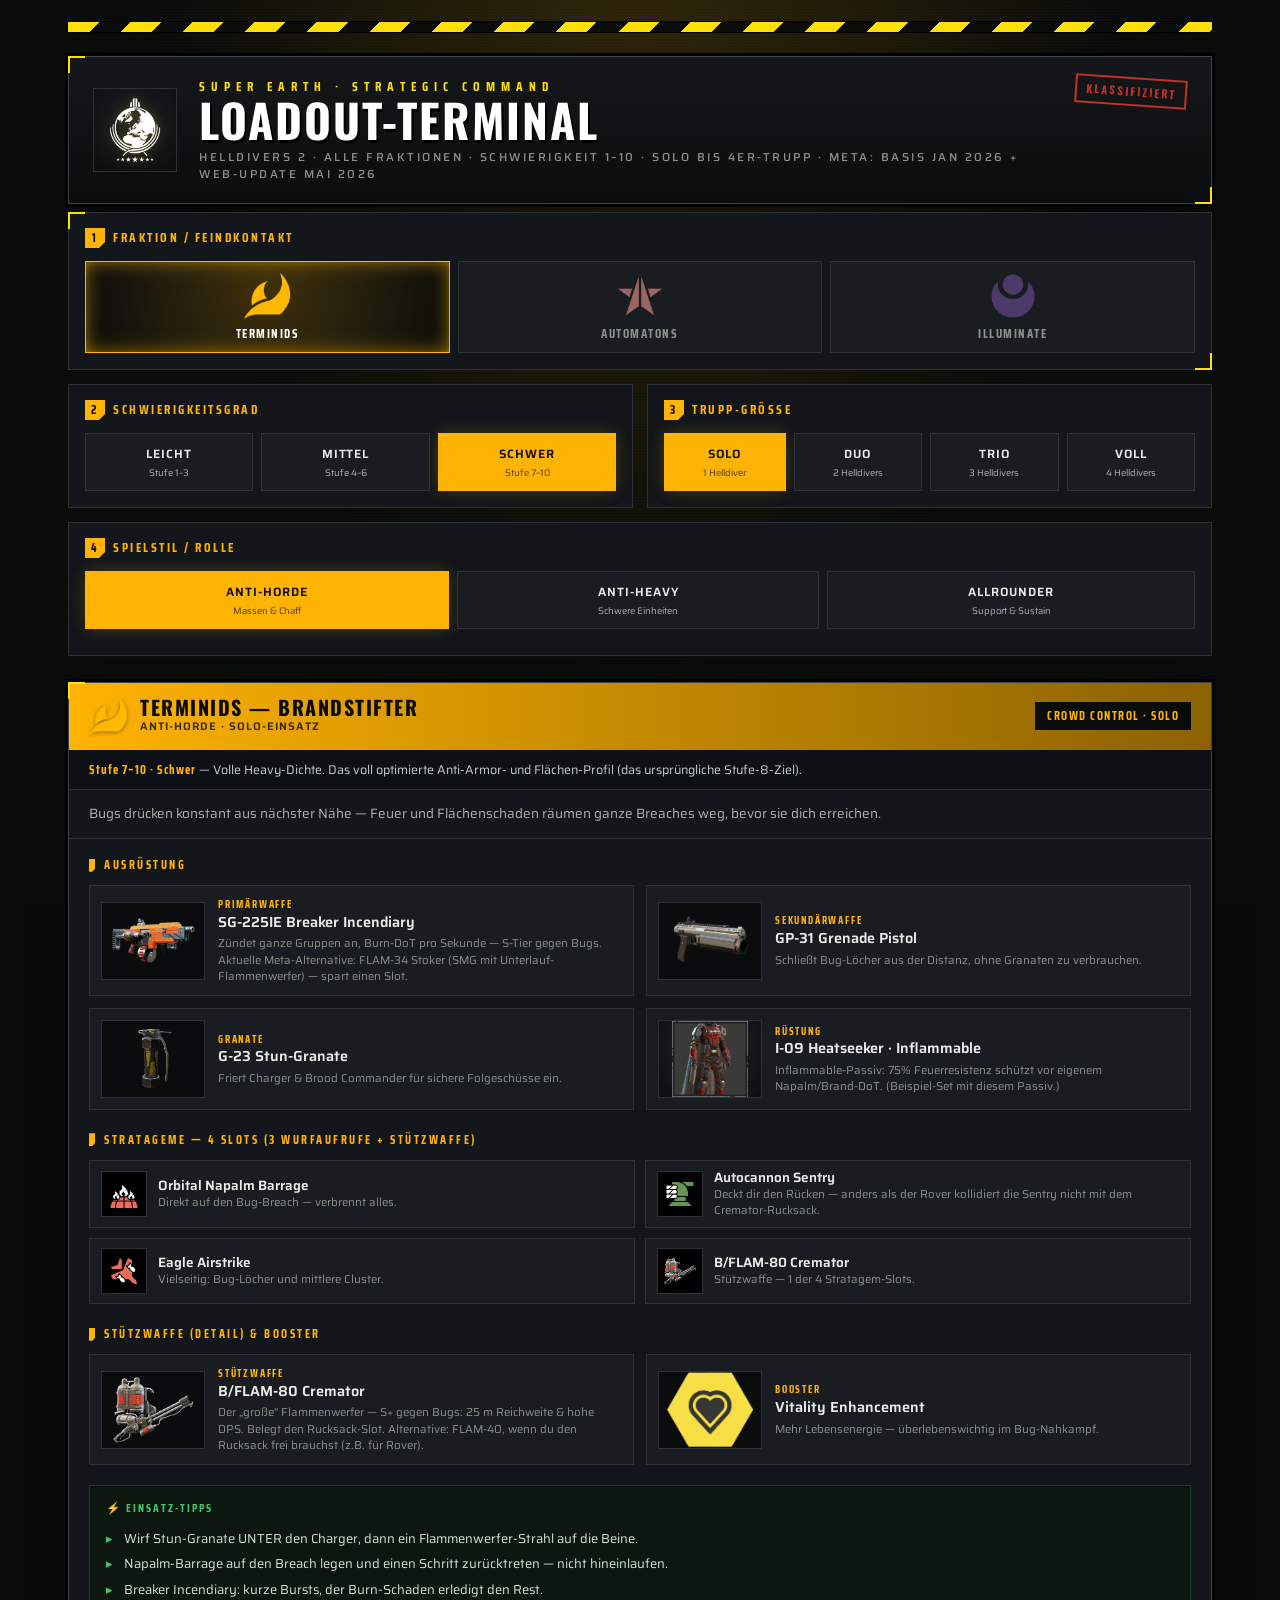
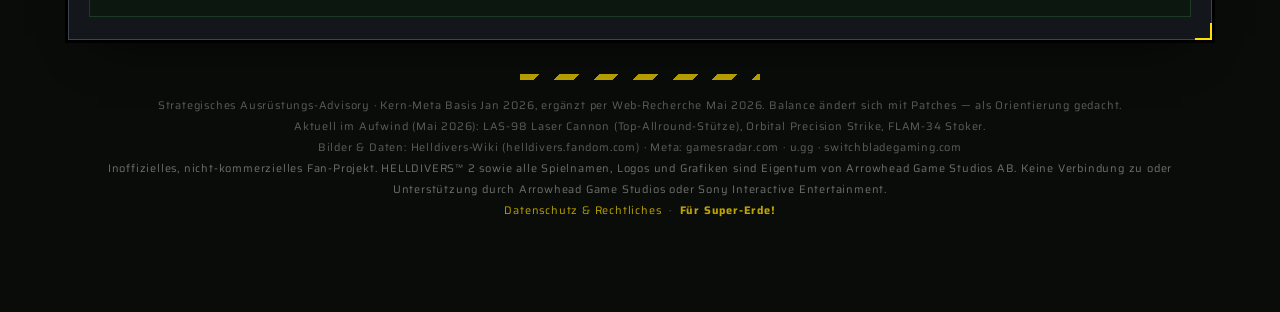
==== commit c6eaea9b: "Website-Update 2026-05-31 Co-Authored-By: Claude Opus 4.8 <noreply@anthropic.com>" ====
--- a/helldivers2-loadout.html
+++ b/helldivers2-loadout.html
@@ -254,7 +254,7 @@
     Aktuell im Aufwind (Mai 2026): LAS-98 Laser Cannon (Top-Allround-Stütze), Orbital Precision Strike, FLAM-34 Stoker.<br>
     Bilder &amp; Daten: Helldivers-Wiki (helldivers.fandom.com) · Meta: gamesradar.com · u.gg · switchbladegaming.com<br>
     <span style="color:#6b726b">Inoffizielles, nicht-kommerzielles Fan-Projekt. HELLDIVERS™ 2 sowie alle Spielnamen, Logos und Grafiken sind Eigentum von Arrowhead Game Studios AB. Keine Verbindung zu oder Unterstützung durch Arrowhead Game Studios oder Sony Interactive Entertainment.</span><br>
-    <a href="impressum.html">Impressum &amp; Datenschutz</a> &nbsp;·&nbsp; <b style="color:var(--hd-yellow-dim)">Für Super-Erde!</b>
+    <a href="impressum.html">Datenschutz &amp; Rechtliches</a> &nbsp;·&nbsp; <b style="color:var(--hd-yellow-dim)">Für Super-Erde!</b>
   </footer>
 </div>
 
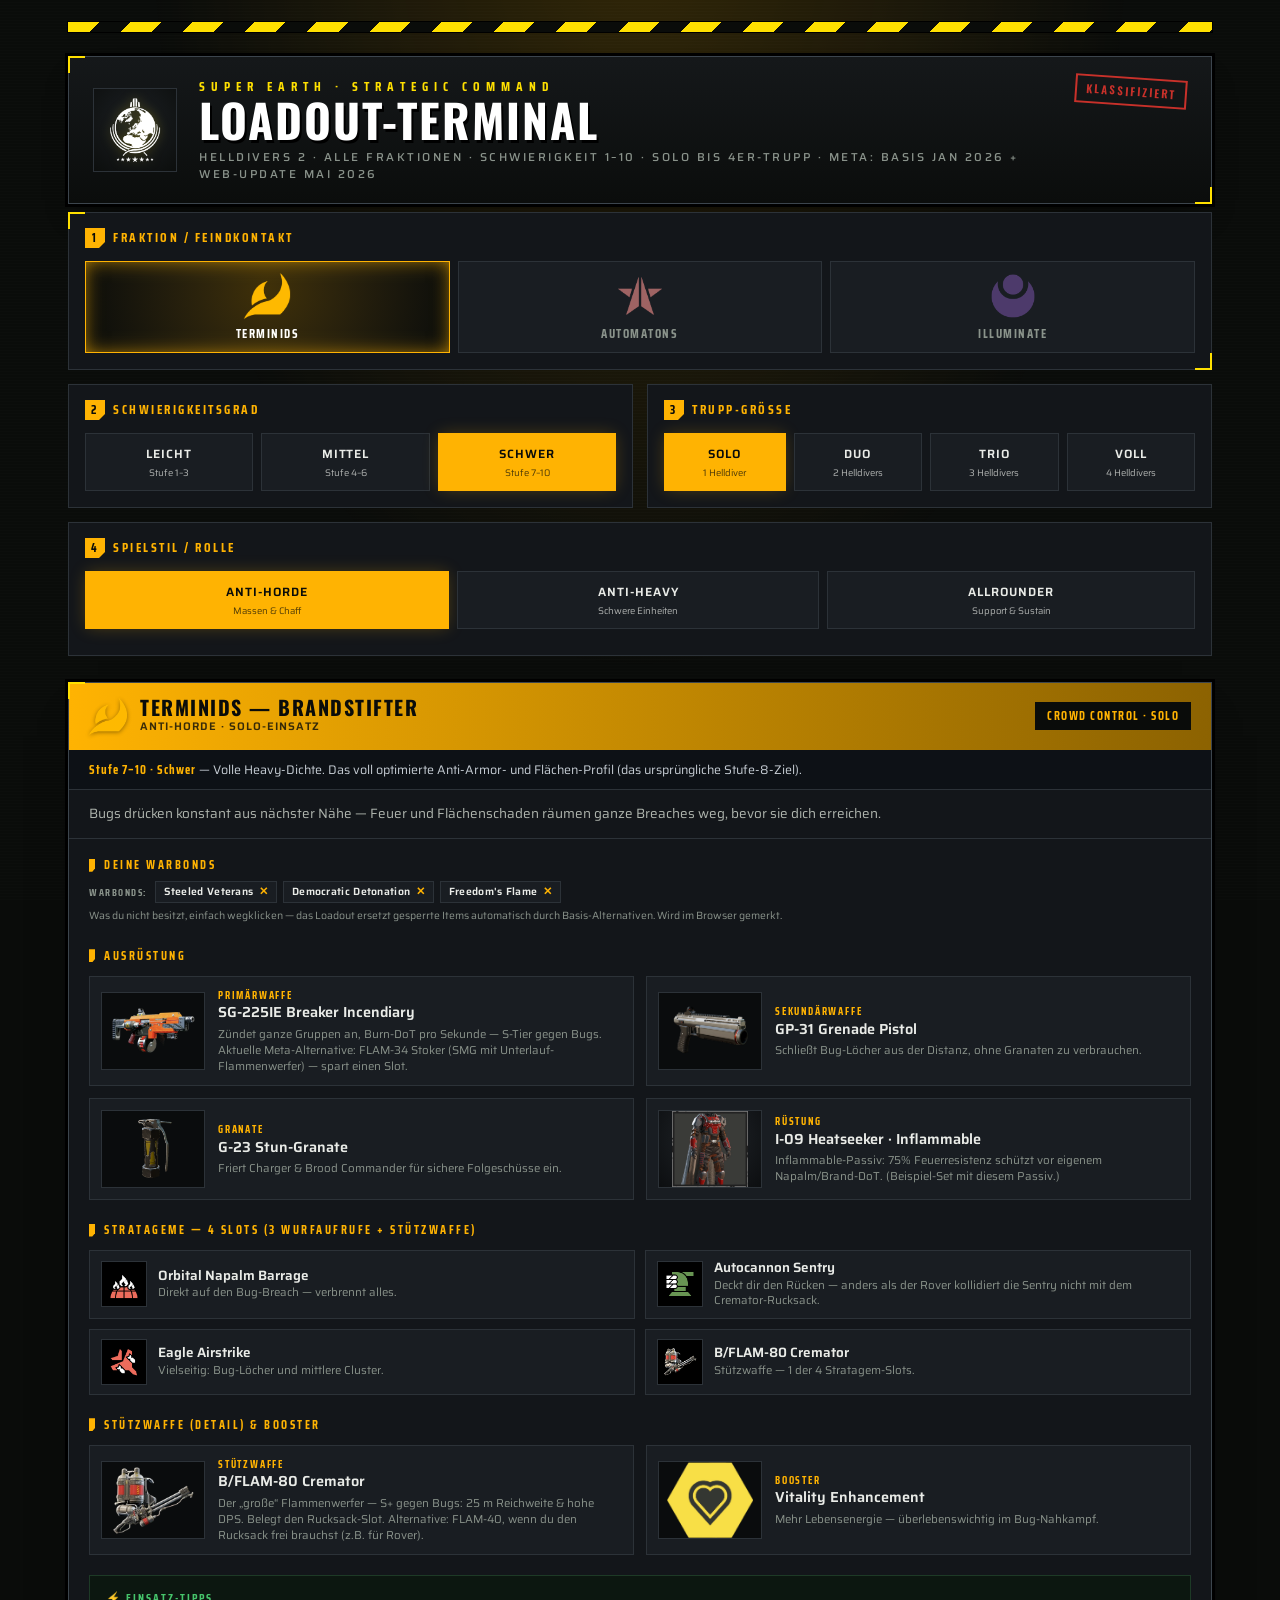
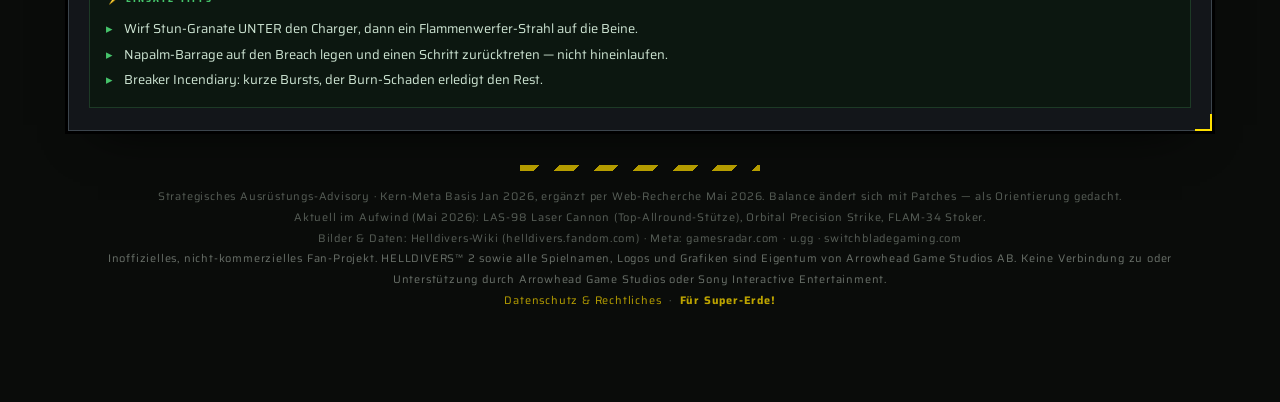
==== commit bc2ed370: "Website-Update 2026-05-31 Co-Authored-By: Claude Opus 4.8 <noreply@anthropic.com>" ====
--- a/helldivers2-loadout.html
+++ b/helldivers2-loadout.html
@@ -183,13 +183,32 @@
   .prow .pic img{max-width:100%;max-height:100%;object-fit:contain}
   .prow .pl{font-family:"Saira Condensed";font-weight:700;font-size:9px;letter-spacing:1.3px;text-transform:uppercase;color:var(--muted);line-height:1}
   .prow .pv{font-size:12.5px;font-weight:600;line-height:1.15;margin-top:1px}
-  .pstrats{display:flex;gap:5px;margin-top:3px;flex-wrap:wrap}
-  .pstrats .ps{width:30px;height:30px;background:#000;border:1px solid var(--line);display:flex;align-items:center;justify-content:center}
-  .pstrats .ps img{width:23px;height:23px;object-fit:contain;filter:brightness(1.12)}
-  .pstrats .ps.noimg{color:var(--acc);font-size:14px}
-  .pstrats .ps.sup{border-color:var(--acc);box-shadow:inset 0 0 0 1px var(--acc)}
-  .ps-cap{font-size:9px;color:var(--muted);margin-top:5px;letter-spacing:.3px;line-height:1.3}
-  .ps-cap .ps-key{display:inline-block;width:8px;height:8px;border:1px solid var(--acc);box-shadow:inset 0 0 0 1px var(--acc);vertical-align:middle;margin-right:3px}
+  .pslist{display:flex;flex-direction:column;gap:5px;margin-top:2px}
+  .psrow{display:flex;align-items:center;gap:8px}
+  .psrow .psi{width:28px;height:28px;flex:0 0 28px;background:#000;border:1px solid var(--line);display:flex;align-items:center;justify-content:center}
+  .psrow .psi img{width:21px;height:21px;object-fit:contain;filter:brightness(1.12)}
+  .psrow .psi.noimg{color:var(--acc);font-size:14px}
+  .psrow.sup .psi{border-color:var(--acc);box-shadow:inset 0 0 0 1px var(--acc)}
+  .psrow .psn{font-size:11.5px;line-height:1.2;color:var(--text)}
+  .psrow .psn span{color:var(--acc);font-weight:600;font-size:10px;letter-spacing:.5px}
+  /* Warbond-Filter */
+  .wbbox{margin:0 20px 6px}
+  .wbrow{display:flex;flex-wrap:wrap;align-items:center;gap:6px}
+  .wblbl{font-family:"Saira Condensed";font-weight:700;font-size:10px;letter-spacing:1.5px;text-transform:uppercase;color:var(--muted);margin-right:2px}
+  .wbnone{font-size:11px;color:var(--green)}
+  .wbchip{font-family:"Saira";font-size:10.5px;font-weight:600;letter-spacing:.3px;color:var(--text);
+    background:var(--panel-2);border:1px solid var(--line);padding:3px 8px;cursor:pointer;transition:all .12s;line-height:1.3}
+  .wbchip b{color:var(--acc);font-weight:700;margin-left:2px}
+  .wbchip:hover{border-color:var(--acc)}
+  .wbchip.off{opacity:.5;text-decoration:line-through;border-style:dashed}
+  .wbchip.off b{color:var(--muted)}
+  .wbhint{font-size:10.5px;color:var(--muted);margin-top:6px;line-height:1.4}
+  /* Squad-Karte: kompaktere Chips */
+  .pcard .wbrow{padding:0 12px 2px}
+  .pcard .wblbl{display:none}
+  .pcard .wbchip{font-size:9.5px;padding:2px 6px}
+  .altbadge{font-family:"Saira Condensed";font-weight:700;font-size:8.5px;letter-spacing:1px;text-transform:uppercase;
+    color:#0a0c0a;background:var(--hd-yellow-dim);padding:1px 5px;vertical-align:middle;border-radius:2px}
   .role-tag-row{display:flex;gap:6px;flex-wrap:wrap;padding:2px 0 0}
 
   footer{margin-top:34px;text-align:center;color:#596059;font-size:11px;letter-spacing:.8px;line-height:1.9}
@@ -345,7 +364,7 @@
         primary:{val:"LAS-16 Sickle", img:"sickle.png", why:"Hohe Feuerrate, kein Nachladen — ideal gegen endlose Trooper."},
         secondary:{val:"P-19 Redeemer", img:"redeemer.png", why:"Vollautomatische Pistole als Notfall-Burst gegen anrückendes Chaff."},
         grenade:{val:"G-16 Impact", img:"impact_grenade.png", why:"Sofort-Explosion ohne Zündverzögerung — killt Gruppen & kleine Fabrikatoren."},
-        armor:{val:"DP-53 Savior of the Free · Siege-Ready", img:"armor_siege.png", why:"Siege-Ready-Passiv: 30% schnelleres Nachladen & +20% Munition für Dauerfeuer. (Beispiel-Set mit diesem Passiv.)"},
+        armor:{val:"DP-53 Savior of the Free · Democracy Protects", img:"armor_siege.png", why:"Democracy Protects: 50% Chance, tödlichen Schaden zu überleben — sehr stark gegen Bot-Oneshots (Raketen/Kanonen). (Super-Citizen-Edition-Set.)"},
         support:{val:"AC-8 Autocannon", img:"ac8_autocannon.png", why:"Staggert Devastators und knackt Medium-Armor. Belegt den Rucksack-Slot (Munitionsträger)."},
         booster:{val:"Vitality Enhancement", img:"booster_vitality.png", why:"Squad-weite Schadensreduktion gegen Bot-Beschuss."},
         strats:[
@@ -561,6 +580,85 @@
   "UAV Recon Booster":"Erweitert die Minimap-Aufklärung — gut fürs Team-Positioning (kein Doppel)."
 };
 
+// ============ WARBONDS (Verfügbarkeits-Filter) ============
+// Nur Premium-Items sind getaggt; alles andere gilt als "base" (immer verfügbar).
+// Betroffene Slots: Primär, Sekundär, Granate, Rüstung. Stratageme/Stützwaffen sind
+// Requisition-Freischaltungen (kein Warbond) und bleiben ungefiltert.
+const WARBONDS = {
+  steeled:"Steeled Veterans", cutting:"Cutting Edge", detonation:"Democratic Detonation",
+  polar:"Polar Patriots", flame:"Freedom's Flame", servants:"Servants of Freedom"
+};
+const WB_OF = {  // Item-Name (val) → Warbond
+  "SG-225IE Breaker Incendiary":"steeled", "JAR-5 Dominator":"steeled",
+  "LAS-16 Sickle":"cutting",
+  "GP-31 Grenade Pistol":"detonation", "G-123 Thermite":"detonation",
+  "PLAS-101 Purifier":"polar", "P-113 Verdict":"polar", "G-13 Incendiary Impact":"polar",
+  "SG-451 Cookout":"flame", "P-72 Crisper":"flame",
+  "LAS-17 Double-Edge Sickle":"servants"
+};
+const WB_ARMOR = {  // Rüstung: Passiv-Stichwort im val → Warbond
+  "Inflammable":"flame", "Electrical Conduit":"cutting", "Engineering Kit":"detonation"
+};
+const WB_ALT = {  // Premium-Item → beste Basis-Alternative (Bild wiederverwendet wo möglich)
+  "SG-225IE Breaker Incendiary":{val:"SG-225 Breaker (Basis)", img:null, why:"Basis-Schrotflinte — ohne Brand, aber stark gegen Bug-Massen."},
+  "JAR-5 Dominator":{val:"AR-23P Liberator Penetrator (Basis)", img:null, why:"Basis-Gewehr mit Medium-Durchschlag gegen Devastators."},
+  "LAS-16 Sickle":{val:"AR-23 Liberator (Basis)", img:null, why:"Basis-Sturmgewehr — solider Dauer-Chaff-Clear."},
+  "GP-31 Grenade Pistol":{val:"P-4 Senator (Basis)", img:"senator.png", why:"Basis-Sidearm — Bug-Löcher dann mit Granaten schließen."},
+  "G-123 Thermite":{val:"G-16 Impact (Basis)", img:"impact_grenade.png", why:"Basis-Sofortgranate gegen Gruppen & kleine Strukturen."},
+  "PLAS-101 Purifier":{val:"PLAS-1 Scorcher (Basis)", img:"scorcher.webp", why:"Basis-Explosiv-Plasma — trifft hinter Schilde."},
+  "P-113 Verdict":{val:"P-4 Senator (Basis)", img:"senator.png", why:"Basis-Revolver mit Medium-Durchschlag."},
+  "G-13 Incendiary Impact":{val:"G-10 Incendiary (Basis)", img:"incendiary_grenade.png", why:"Basis-Brandgranate für Flächen."},
+  "SG-451 Cookout":{val:"SG-8 Punisher (Basis)", img:null, why:"Basis-Schrotflinte mit hohem Stagger gegen Stalker/Hunter."},
+  "P-72 Crisper":{val:"P-2 Peacemaker (Basis)", img:null, why:"Basis-Pistole für den Nahbereich."},
+  "LAS-17 Double-Edge Sickle":{val:"PLAS-1 Scorcher (Basis)", img:"scorcher.webp", why:"Basis-Explosiv-Plasma — vielseitig gegen Illuminate."}
+};
+const WB_ALT_ARMOR = {  // Rüstungs-Passiv → Basis-Rüstung
+  "Inflammable":{val:"Basis-Rüstung · Fortified", img:"armor_fortified.png", why:"Basis-Medium-Rüstung — ohne Feuerschutz; auf eigenen Brand achten."},
+  "Electrical Conduit":{val:"Basis-Rüstung · Scout", img:"armor_scout.png", why:"Basis-Leichtrüstung — ohne Lichtbogen-Schutz; mehr ausweichen."},
+  "Engineering Kit":{val:"Basis-Rüstung · Fortified", img:"armor_fortified.png", why:"Basis-Medium-Rüstung — ohne +2 Granaten."}
+};
+function wbOf(o){
+  if(WB_OF[o.val]) return WB_OF[o.val];
+  for(const k in WB_ARMOR){ if(o.val.indexOf(k)>=0) return WB_ARMOR[k]; }
+  return "base";
+}
+function altOf(o){
+  if(WB_ALT[o.val]) return WB_ALT[o.val];
+  for(const k in WB_ALT_ARMOR){ if(o.val.indexOf(k)>=0) return WB_ALT_ARMOR[k]; }
+  return o;
+}
+// Item gegen ausgeschlossene Warbonds auflösen
+function resolveItem(o, excl){
+  const wb = wbOf(o);
+  if(wb!=="base" && excl.has(wb)){ return Object.assign({}, altOf(o), {_alt:true}); }
+  return o;
+}
+// Welche Warbonds braucht der OPTIMALE Build (ohne Ausschlüsse)?
+function buildWarbonds(d){
+  const set=new Set();
+  [d.primary,d.secondary,d.grenade,d.armor].forEach(o=>{const w=wbOf(o); if(w!=="base") set.add(w);});
+  return [...set];
+}
+// Pro-Karte Ausschluss-Sets: "me" wird gespeichert, Mitspieler je Session.
+const LS_WB="hd2_my_wb_excluded";
+let myExcluded = new Set((()=>{try{return JSON.parse(localStorage.getItem(LS_WB)||"[]")}catch(e){return[]}})());
+const squadExcluded = {};
+function exclSet(cardKey){
+  if(cardKey==="me") return myExcluded;
+  if(!squadExcluded[cardKey]) squadExcluded[cardKey]=new Set();
+  return squadExcluded[cardKey];
+}
+function wbChips(cardKey, d){
+  const wbs = buildWarbonds(d);
+  if(!wbs.length) return `<div class="wbrow"><span class="wblbl">Warbonds:</span><span class="wbnone">nur Basis-Inhalte nötig ✓</span></div>`;
+  const excl = exclSet(cardKey);
+  const chips = wbs.map(w=>{
+    const off = excl.has(w);
+    return `<button class="wbchip${off?" off":""}" data-card="${cardKey}" data-wb="${w}" title="${off?'Wieder einrechnen':'Hat dieser Spieler nicht? Wegklicken'}">${WARBONDS[w]} <b>${off?'+':'✕'}</b></button>`;
+  }).join("");
+  return `<div class="wbrow"><span class="wblbl">Warbonds:</span>${chips}</div>`;
+}
+
 // ============ STATE & RENDER ============
 let state = {faction:"terminids", band:"schwer", style:"horde", team:"solo"};
 
@@ -575,8 +673,9 @@
   return `<div class="thumb noimg">▣</div>`;
 }
 function card(lbl,o,armory){
+  const badge = o._alt ? ` <span class="altbadge">Ersatz</span>` : "";
   return `<div class="card">${thumb(o,armory)}
-    <div><div class="lbl">${lbl}</div><div class="val">${o.val}</div><div class="why">${o.why}</div></div></div>`;
+    <div><div class="lbl">${lbl}</div><div class="val">${o.val}${badge}</div><div class="why">${o.why}</div></div></div>`;
 }
 function stratEl(s){
   const ico = s.img ? `<div class="sico"><img src="assets/${s.img}" alt="${s.n}"></div>` : `<div class="sico noimg">▣</div>`;
@@ -598,6 +697,8 @@
   const d = buildOf(state.faction, state.style, state.band);
   const bandInfo = BANDS[state.band];
   const strats = d.strats.slice(0,3).map((s,i) => (i === d.soloReplace) ? d.soloStrat : s);
+  const excl = exclSet("me");
+  const rp=resolveItem(d.primary,excl), rs=resolveItem(d.secondary,excl), rg=resolveItem(d.grenade,excl), ra=resolveItem(d.armor,excl);
 
   document.getElementById("result").innerHTML = `
     <div class="result-head">
@@ -610,12 +711,15 @@
     <div class="band-banner"><b>${bandInfo.t}</b> — ${bandInfo.d}</div>
     <div class="blurb">${d.blurb}</div>
 
+    <div class="section-lbl">Deine Warbonds</div>
+    <div class="wbbox">${wbChips("me", d)}<div class="wbhint">Was du nicht besitzt, einfach wegklicken — das Loadout ersetzt gesperrte Items automatisch durch Basis-Alternativen. Wird im Browser gemerkt.</div></div>
+
     <div class="section-lbl">Ausrüstung</div>
     <div class="grid">
-      ${card("Primärwaffe", d.primary)}
-      ${card("Sekundärwaffe", d.secondary)}
-      ${card("Granate", d.grenade)}
-      ${card("Rüstung", d.armor, true)}
+      ${card("Primärwaffe", rp)}
+      ${card("Sekundärwaffe", rs)}
+      ${card("Granate", rg)}
+      ${card("Rüstung", ra, true)}
     </div>
 
     <div class="section-lbl">Stratageme — 4 Slots (3 Wurfaufrufe + Stützwaffe)</div>
@@ -639,7 +743,8 @@
 // ---- Squad: ein Loadout pro Spieler ----
 function prow(lbl,o,armory){
   const pic = o.img ? `<div class="pic${armory?" armory":""}"><img src="assets/${o.img}" alt=""></div>` : `<div class="pic">▣</div>`;
-  return `<div class="prow">${pic}<div><div class="pl">${lbl}</div><div class="pv">${o.val}</div></div></div>`;
+  const badge = o._alt ? ` <span class="altbadge">Ersatz</span>` : "";
+  return `<div class="prow">${pic}<div><div class="pl">${lbl}</div><div class="pv">${o.val}${badge}</div></div></div>`;
 }
 function renderSquad(){
   const fac = FACTIONS[state.faction];
@@ -658,11 +763,14 @@
     }
     usedBoost.add(bName);
     const rc = ROLE_COLOR[role];
+    const cardKey = i===0 ? "me" : "sq"+i;  // Spieler 1 = du (gemerkt), Rest je Session
+    const ex = exclSet(cardKey);
+    const rP=resolveItem(d.primary,ex), rS=resolveItem(d.secondary,ex), rG=resolveItem(d.grenade,ex), rA=resolveItem(d.armor,ex);
     // 4 Stratagem-Slots: Stützwaffe (1) + 3 Wurfaufrufe. In HD2 ist die Stützwaffe selbst ein Stratagem.
     const strat4 = [{img:d.support.img, n:d.support.val, sup:true}, ...d.strats.slice(0,3)];
-    const psIcon = s => s.img
-      ? `<div class="ps${s.sup?" sup":""}"><img src="assets/${s.img}" alt="${s.n}" title="${s.sup?'Stützwaffe: ':''}${s.n}"></div>`
-      : `<div class="ps${s.sup?" sup":""} noimg">▣</div>`;
+    const psRow = s => `<div class="psrow${s.sup?" sup":""}">`
+      + (s.img ? `<div class="psi"><img src="assets/${s.img}" alt="${s.n}"></div>` : `<div class="psi noimg">▣</div>`)
+      + `<div class="psn">${s.n}${s.sup?` <span>· Stütze</span>`:``}</div></div>`;
     return `<div class="pcard" style="--role-c:${rc}">
       <div class="pcard-head">
         <span class="pidx">${i+1}</span>
@@ -670,18 +778,18 @@
         <span class="role">${ROLE_LABEL[role]}</span>
       </div>
       <div class="pcard-name">${d.name}</div>
+      ${wbChips(cardKey, d)}
       <div class="ploadout">
-        ${prow("Primär", d.primary)}
-        ${prow("Sekundär", d.secondary)}
-        ${prow("Granate", d.grenade)}
-        ${prow("Rüstung", d.armor, true)}
+        ${prow("Primär", rP)}
+        ${prow("Sekundär", rS)}
+        ${prow("Granate", rG)}
+        ${prow("Rüstung", rA, true)}
         ${prow("Booster", {val:bName, img:bImg})}
         <div>
           <div class="pl" style="margin-bottom:4px">Stratageme — 4 Slots</div>
-          <div class="pstrats">
-            ${strat4.map(psIcon).join("")}
+          <div class="pslist">
+            ${strat4.map(psRow).join("")}
           </div>
-          <div class="ps-cap"><span class="ps-key"></span> Stützwaffe: ${d.support.val} &nbsp;·&nbsp; + 3 Wurfaufrufe</div>
         </div>
       </div>
     </div>`;
@@ -749,6 +857,14 @@
 wire("band-opts","band");
 wire("style-opts","style");
 wire("team-opts","team");
+// Warbond-Chip an-/abwählen (nur diese Karte rechnet neu)
+document.getElementById("result").addEventListener("click", e=>{
+  const c = e.target.closest(".wbchip"); if(!c) return;
+  const set = exclSet(c.dataset.card), w = c.dataset.wb;
+  set.has(w) ? set.delete(w) : set.add(w);
+  if(c.dataset.card==="me"){ try{ localStorage.setItem(LS_WB, JSON.stringify([...myExcluded])); }catch(e){} }
+  render();
+});
 render();
 </script>
 </body>
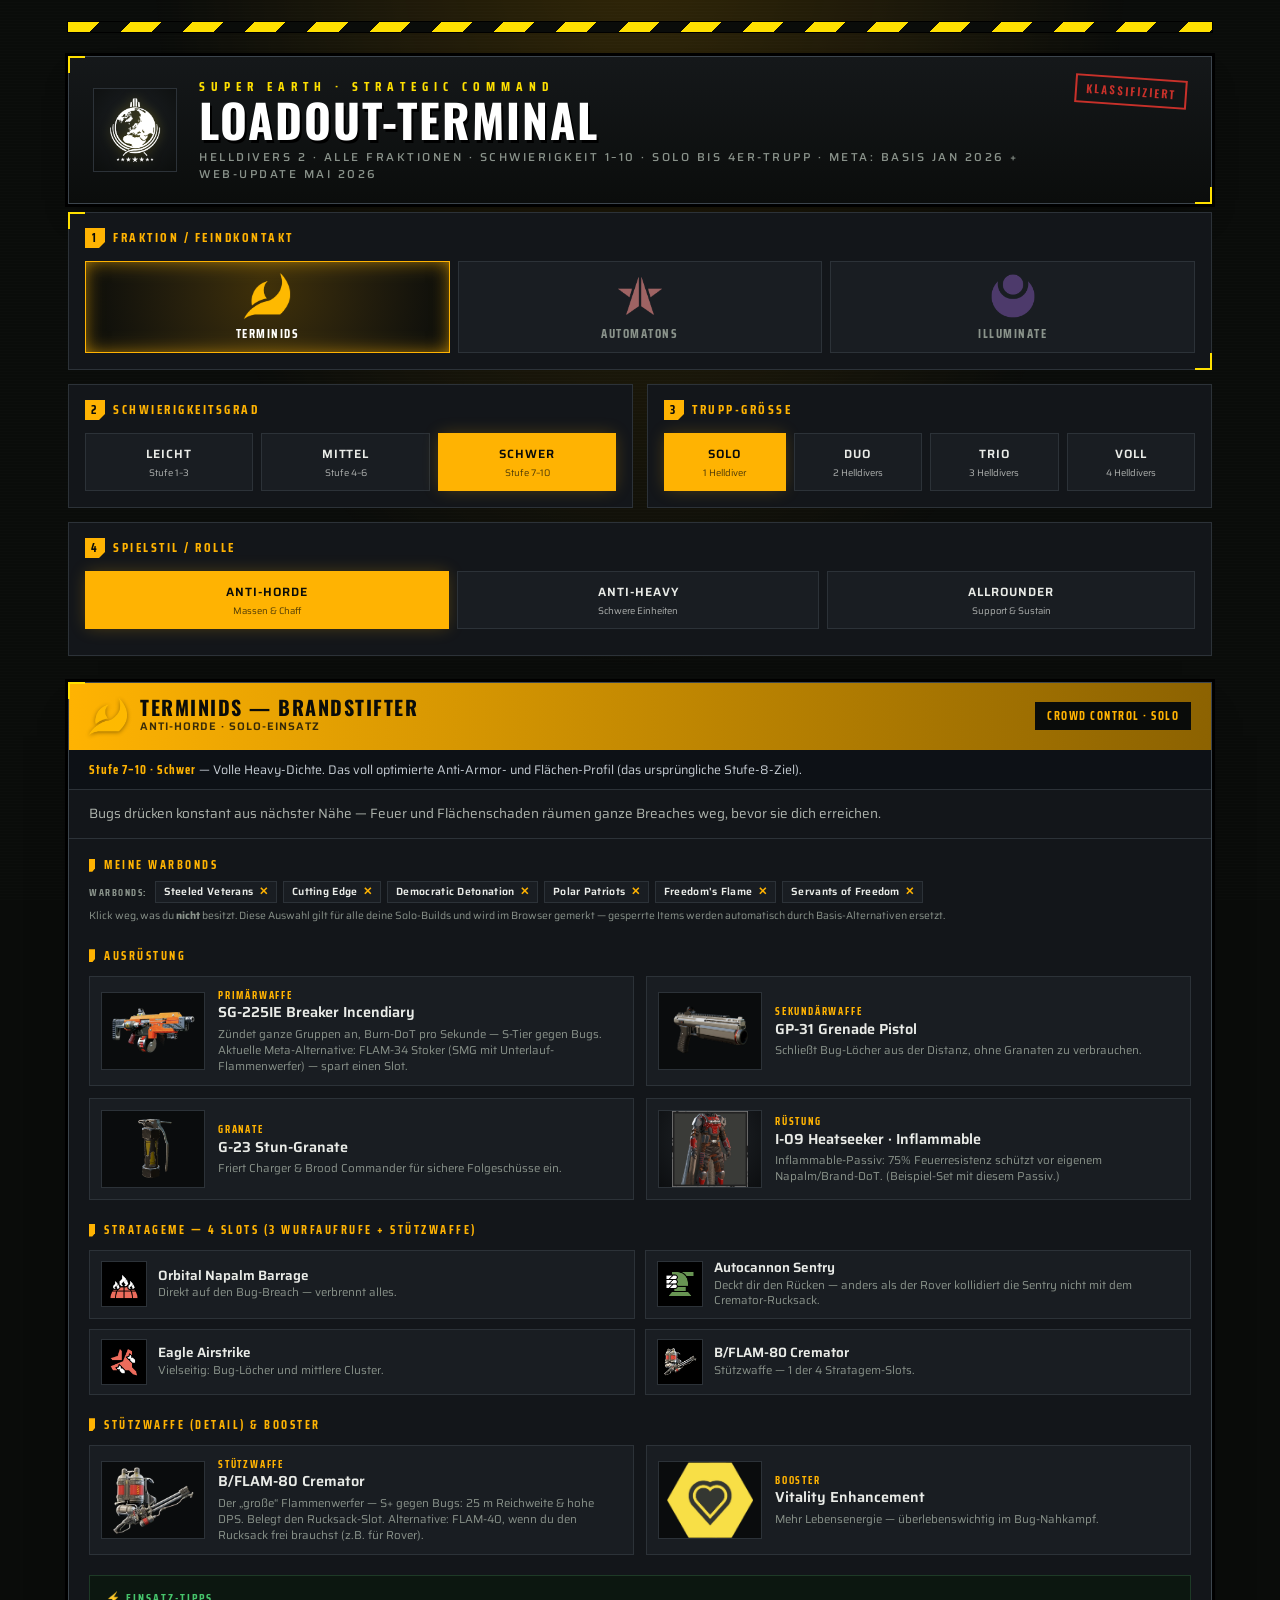
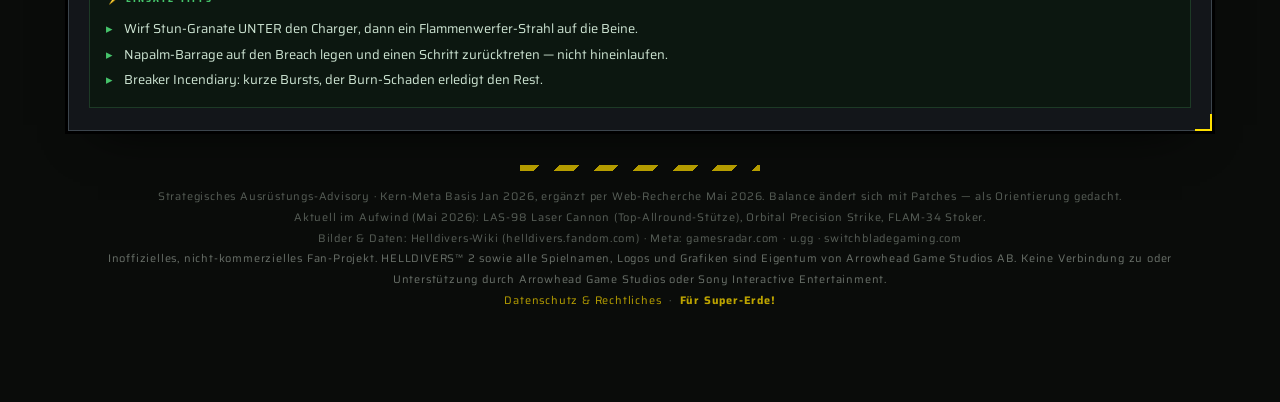
==== commit 267bcdef: "Website-Update 2026-05-31 Co-Authored-By: Claude Opus 4.8 <noreply@anthropic.com>" ====
--- a/helldivers2-loadout.html
+++ b/helldivers2-loadout.html
@@ -648,13 +648,12 @@
   if(!squadExcluded[cardKey]) squadExcluded[cardKey]=new Set();
   return squadExcluded[cardKey];
 }
-function wbChips(cardKey, d){
-  const wbs = buildWarbonds(d);
+function wbChips(cardKey, wbs){
   if(!wbs.length) return `<div class="wbrow"><span class="wblbl">Warbonds:</span><span class="wbnone">nur Basis-Inhalte nötig ✓</span></div>`;
   const excl = exclSet(cardKey);
   const chips = wbs.map(w=>{
     const off = excl.has(w);
-    return `<button class="wbchip${off?" off":""}" data-card="${cardKey}" data-wb="${w}" title="${off?'Wieder einrechnen':'Hat dieser Spieler nicht? Wegklicken'}">${WARBONDS[w]} <b>${off?'+':'✕'}</b></button>`;
+    return `<button class="wbchip${off?" off":""}" data-card="${cardKey}" data-wb="${w}" title="${off?'Als vorhanden markieren':'Wegklicken, wenn nicht vorhanden'}">${WARBONDS[w]} <b>${off?'+':'✕'}</b></button>`;
   }).join("");
   return `<div class="wbrow"><span class="wblbl">Warbonds:</span>${chips}</div>`;
 }
@@ -711,8 +710,8 @@
     <div class="band-banner"><b>${bandInfo.t}</b> — ${bandInfo.d}</div>
     <div class="blurb">${d.blurb}</div>
 
-    <div class="section-lbl">Deine Warbonds</div>
-    <div class="wbbox">${wbChips("me", d)}<div class="wbhint">Was du nicht besitzt, einfach wegklicken — das Loadout ersetzt gesperrte Items automatisch durch Basis-Alternativen. Wird im Browser gemerkt.</div></div>
+    <div class="section-lbl">Meine Warbonds</div>
+    <div class="wbbox">${wbChips("me", Object.keys(WARBONDS))}<div class="wbhint">Klick weg, was du <b>nicht</b> besitzt. Diese Auswahl gilt für alle deine Solo-Builds und wird im Browser gemerkt — gesperrte Items werden automatisch durch Basis-Alternativen ersetzt.</div></div>
 
     <div class="section-lbl">Ausrüstung</div>
     <div class="grid">
@@ -778,7 +777,7 @@
         <span class="role">${ROLE_LABEL[role]}</span>
       </div>
       <div class="pcard-name">${d.name}</div>
-      ${wbChips(cardKey, d)}
+      ${wbChips(cardKey, buildWarbonds(d))}
       <div class="ploadout">
         ${prow("Primär", rP)}
         ${prow("Sekundär", rS)}
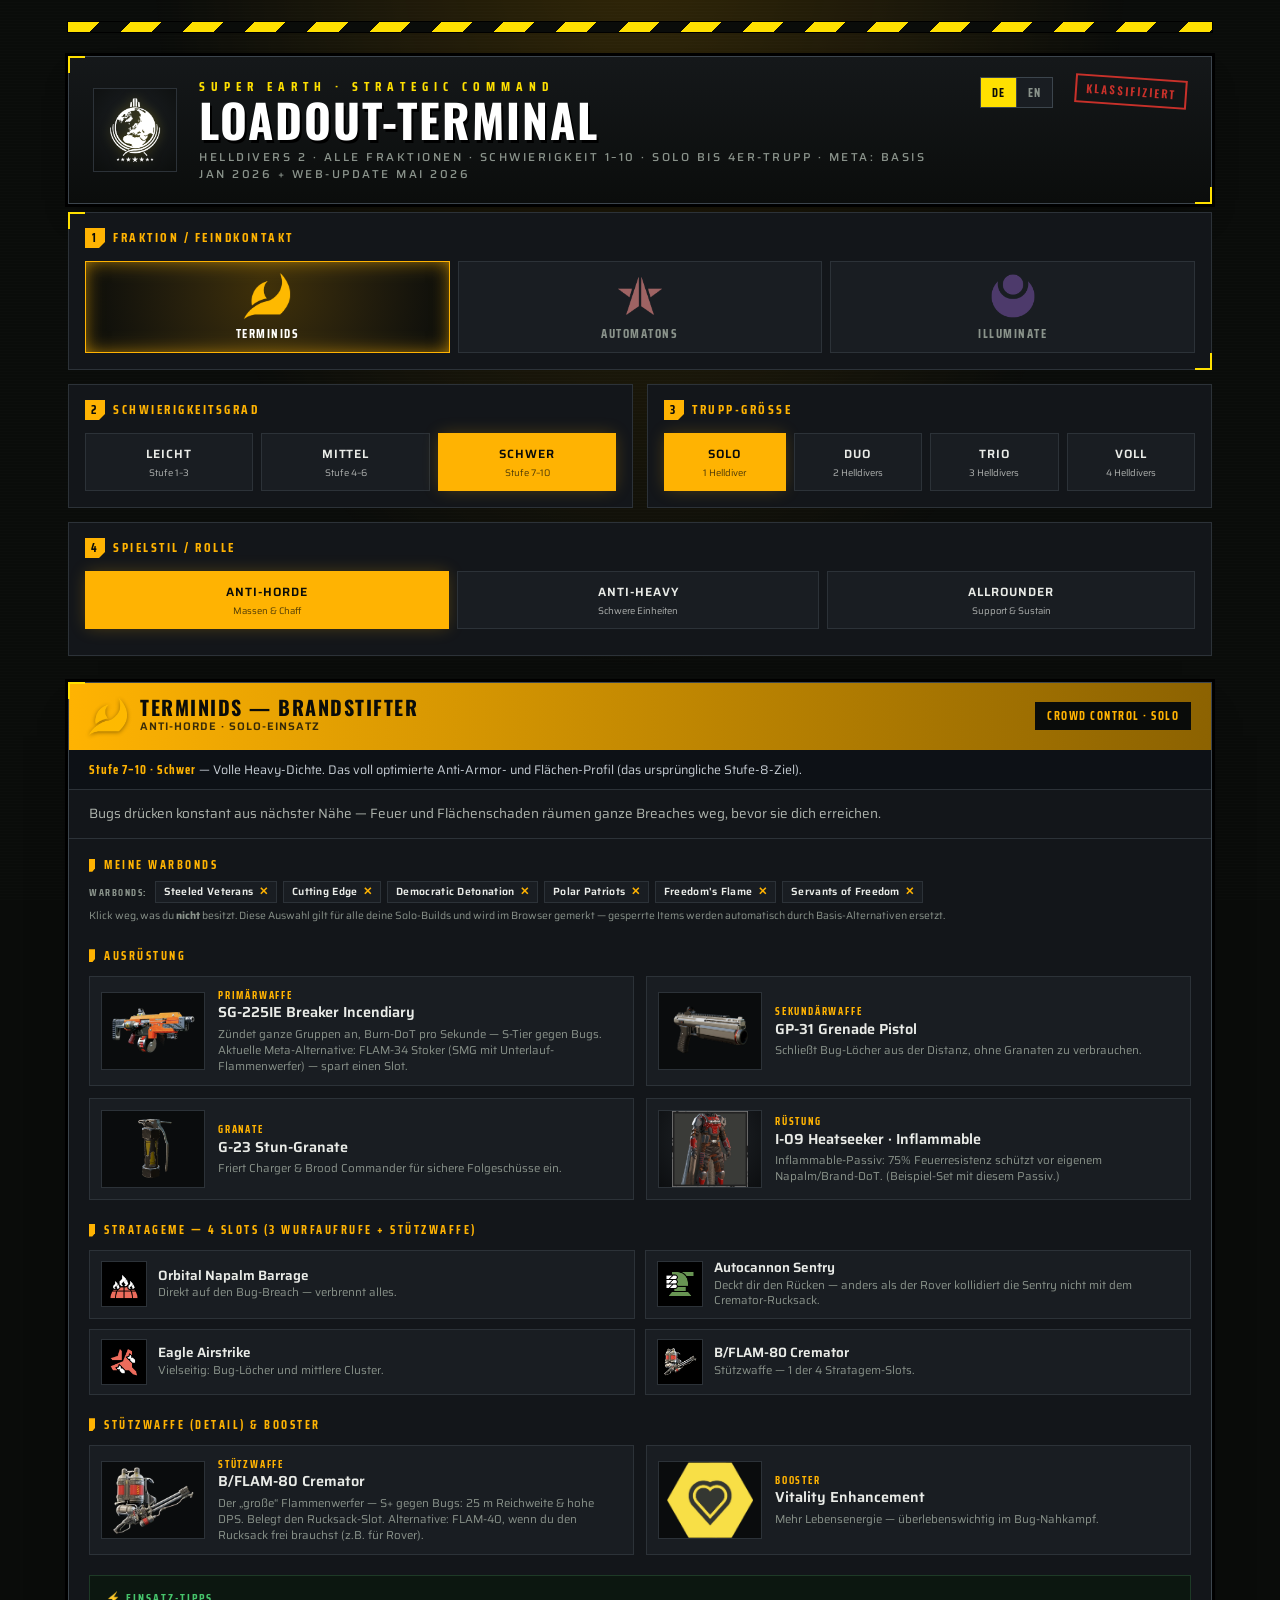
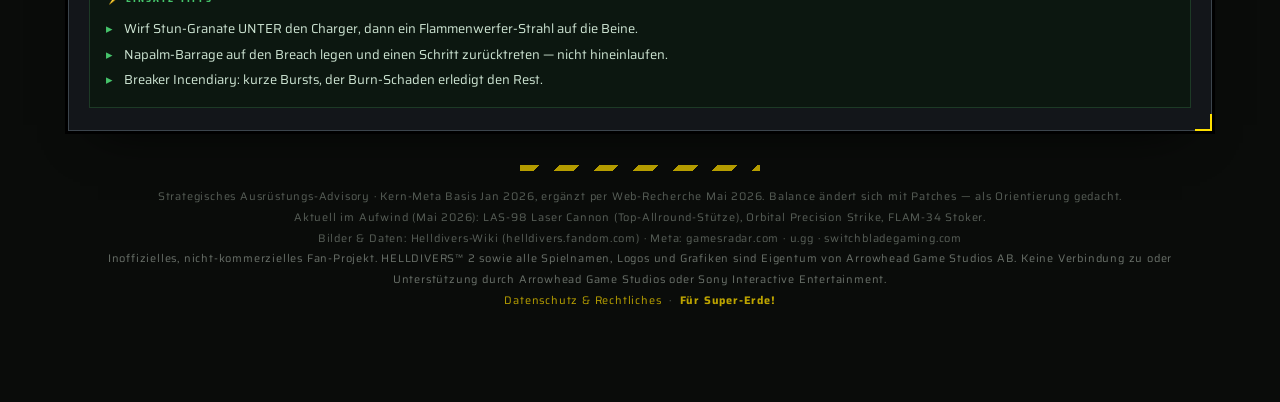
==== commit 5d81b8c3: "Website-Update 2026-05-31 Co-Authored-By: Claude Opus 4.8 <noreply@anthropic.com>" ====
--- a/helldivers2-loadout.html
+++ b/helldivers2-loadout.html
@@ -210,6 +210,13 @@
   .altbadge{font-family:"Saira Condensed";font-weight:700;font-size:8.5px;letter-spacing:1px;text-transform:uppercase;
     color:#0a0c0a;background:var(--hd-yellow-dim);padding:1px 5px;vertical-align:middle;border-radius:2px}
   .role-tag-row{display:flex;gap:6px;flex-wrap:wrap;padding:2px 0 0}
+  /* Sprach-Umschalter */
+  .lang-switch{display:flex;align-self:flex-start;border:1px solid var(--line-bright);flex:0 0 auto}
+  .langbtn{font-family:"Saira Condensed";font-weight:700;font-size:12px;letter-spacing:1px;padding:5px 11px;
+    background:var(--panel-2);color:var(--muted);border:none;cursor:pointer;transition:all .12s}
+  .langbtn+.langbtn{border-left:1px solid var(--line-bright)}
+  .langbtn.active{background:var(--hd-yellow);color:#0a0c0a}
+  .langbtn:hover:not(.active){color:var(--text)}
 
   footer{margin-top:34px;text-align:center;color:#596059;font-size:11px;letter-spacing:.8px;line-height:1.9}
   footer a{color:var(--hd-yellow-dim);text-decoration:none}
@@ -226,40 +233,44 @@
     <div class="crest"><img src="assets/super_earth.png" alt="Super Earth"></div>
     <div class="titles">
       <div class="kicker">Super Earth · Strategic Command</div>
-      <h1>Loadout-Terminal</h1>
-      <div class="sub">Helldivers 2 · Alle Fraktionen · Schwierigkeit 1–10 · Solo bis 4er-Trupp · Meta: Basis Jan 2026 + Web-Update Mai 2026</div>
+      <h1><span class="t" data-de="Loadout-Terminal" data-en="Loadout Terminal"></span></h1>
+      <div class="sub"><span class="t" data-de="Helldivers 2 · Alle Fraktionen · Schwierigkeit 1–10 · Solo bis 4er-Trupp · Meta: Basis Jan 2026 + Web-Update Mai 2026" data-en="Helldivers 2 · All factions · Difficulty 1–10 · Solo to 4-player squad · Meta: base Jan 2026 + web update May 2026"></span></div>
     </div>
-    <div class="stamp">Klassifiziert</div>
+    <div class="lang-switch">
+      <button class="langbtn active" data-lang="de">DE</button>
+      <button class="langbtn" data-lang="en">EN</button>
+    </div>
+    <div class="stamp"><span class="t" data-de="Klassifiziert" data-en="Classified"></span></div>
   </header>
 
   <div class="controls">
     <div class="group frame" style="grid-column:1/-1">
-      <h2><span class="num">1</span> Fraktion / Feindkontakt</h2>
+      <h2><span class="num">1</span> <span class="t" data-de="Fraktion / Feindkontakt" data-en="Faction / Contact"></span></h2>
       <div class="fac-opts" id="faction-opts"><!-- dynamisch --></div>
     </div>
     <div class="group">
-      <h2><span class="num">2</span> Schwierigkeitsgrad</h2>
+      <h2><span class="num">2</span> <span class="t" data-de="Schwierigkeitsgrad" data-en="Difficulty"></span></h2>
       <div class="opts" id="band-opts">
-        <button class="opt" data-val="leicht">Leicht<small>Stufe 1–3</small></button>
-        <button class="opt" data-val="mittel">Mittel<small>Stufe 4–6</small></button>
-        <button class="opt active" data-val="schwer">Schwer<small>Stufe 7–10</small></button>
+        <button class="opt" data-val="leicht"><span class="t" data-de="Leicht" data-en="Easy"></span><small class="t" data-de="Stufe 1–3" data-en="Level 1–3"></small></button>
+        <button class="opt" data-val="mittel"><span class="t" data-de="Mittel" data-en="Medium"></span><small class="t" data-de="Stufe 4–6" data-en="Level 4–6"></small></button>
+        <button class="opt active" data-val="schwer"><span class="t" data-de="Schwer" data-en="Hard"></span><small class="t" data-de="Stufe 7–10" data-en="Level 7–10"></small></button>
       </div>
     </div>
     <div class="group">
-      <h2><span class="num">3</span> Trupp-Größe</h2>
+      <h2><span class="num">3</span> <span class="t" data-de="Trupp-Größe" data-en="Squad Size"></span></h2>
       <div class="opts" id="team-opts">
-        <button class="opt active" data-val="solo">Solo<small>1 Helldiver</small></button>
-        <button class="opt" data-val="2">Duo<small>2 Helldivers</small></button>
-        <button class="opt" data-val="3">Trio<small>3 Helldivers</small></button>
-        <button class="opt" data-val="4">Voll<small>4 Helldivers</small></button>
+        <button class="opt active" data-val="solo"><span class="t" data-de="Solo" data-en="Solo"></span><small class="t" data-de="1 Helldiver" data-en="1 Helldiver"></small></button>
+        <button class="opt" data-val="2"><span class="t" data-de="Duo" data-en="Duo"></span><small class="t" data-de="2 Helldivers" data-en="2 Helldivers"></small></button>
+        <button class="opt" data-val="3"><span class="t" data-de="Trio" data-en="Trio"></span><small class="t" data-de="3 Helldivers" data-en="3 Helldivers"></small></button>
+        <button class="opt" data-val="4"><span class="t" data-de="Voll" data-en="Full"></span><small class="t" data-de="4 Helldivers" data-en="4 Helldivers"></small></button>
       </div>
     </div>
     <div class="group" id="style-group" style="grid-column:1/-1">
-      <h2><span class="num">4</span> Spielstil / Rolle <span id="style-mode" style="font-family:Saira;font-weight:500;letter-spacing:1px;font-size:10px;color:var(--muted)"></span></h2>
+      <h2><span class="num">4</span> <span class="t" data-de="Spielstil / Rolle" data-en="Playstyle / Role"></span> <span id="style-mode" style="font-family:Saira;font-weight:500;letter-spacing:1px;font-size:10px;color:var(--muted)"></span></h2>
       <div class="opts" id="style-opts">
-        <button class="opt active" data-val="horde">Anti-Horde<small>Massen &amp; Chaff</small></button>
-        <button class="opt" data-val="heavy">Anti-Heavy<small>Schwere Einheiten</small></button>
-        <button class="opt" data-val="support">Allrounder<small>Support &amp; Sustain</small></button>
+        <button class="opt active" data-val="horde"><span class="t" data-de="Anti-Horde" data-en="Anti-Horde"></span><small class="t" data-de="Massen &amp; Chaff" data-en="Masses &amp; Chaff"></small></button>
+        <button class="opt" data-val="heavy"><span class="t" data-de="Anti-Heavy" data-en="Anti-Heavy"></span><small class="t" data-de="Schwere Einheiten" data-en="Heavy units"></small></button>
+        <button class="opt" data-val="support"><span class="t" data-de="Allrounder" data-en="All-Rounder"></span><small class="t" data-de="Support &amp; Sustain" data-en="Support &amp; Sustain"></small></button>
       </div>
       <div class="hint" id="style-hint"></div>
     </div>
@@ -269,11 +280,11 @@
 
   <footer>
     <div class="fhz"></div>
-    Strategisches Ausrüstungs-Advisory · Kern-Meta Basis Jan 2026, ergänzt per Web-Recherche Mai 2026. Balance ändert sich mit Patches — als Orientierung gedacht.<br>
-    Aktuell im Aufwind (Mai 2026): LAS-98 Laser Cannon (Top-Allround-Stütze), Orbital Precision Strike, FLAM-34 Stoker.<br>
-    Bilder &amp; Daten: Helldivers-Wiki (helldivers.fandom.com) · Meta: gamesradar.com · u.gg · switchbladegaming.com<br>
-    <span style="color:#6b726b">Inoffizielles, nicht-kommerzielles Fan-Projekt. HELLDIVERS™ 2 sowie alle Spielnamen, Logos und Grafiken sind Eigentum von Arrowhead Game Studios AB. Keine Verbindung zu oder Unterstützung durch Arrowhead Game Studios oder Sony Interactive Entertainment.</span><br>
-    <a href="impressum.html">Datenschutz &amp; Rechtliches</a> &nbsp;·&nbsp; <b style="color:var(--hd-yellow-dim)">Für Super-Erde!</b>
+    <span class="t" data-de="Strategisches Ausrüstungs-Advisory · Kern-Meta Basis Jan 2026, ergänzt per Web-Recherche Mai 2026. Balance ändert sich mit Patches — als Orientierung gedacht." data-en="Strategic equipment advisory · core meta base Jan 2026, supplemented via web research May 2026. Balance shifts with patches — meant as guidance."></span><br>
+    <span class="t" data-de="Aktuell im Aufwind (Mai 2026): LAS-98 Laser Cannon (Top-Allround-Stütze), Orbital Precision Strike, FLAM-34 Stoker." data-en="Currently rising (May 2026): LAS-98 Laser Cannon (top all-round support), Orbital Precision Strike, FLAM-34 Stoker."></span><br>
+    <span class="t" data-de="Bilder &amp; Daten: Helldivers-Wiki (helldivers.fandom.com) · Meta: gamesradar.com · u.gg · switchbladegaming.com" data-en="Images &amp; data: Helldivers Wiki (helldivers.fandom.com) · Meta: gamesradar.com · u.gg · switchbladegaming.com"></span><br>
+    <span style="color:#6b726b" class="t" data-de="Inoffizielles, nicht-kommerzielles Fan-Projekt. HELLDIVERS™ 2 sowie alle Spielnamen, Logos und Grafiken sind Eigentum von Arrowhead Game Studios AB. Keine Verbindung zu oder Unterstützung durch Arrowhead Game Studios oder Sony Interactive Entertainment." data-en="Unofficial, non-commercial fan project. HELLDIVERS™ 2 and all game names, logos and graphics are property of Arrowhead Game Studios AB. Not affiliated with or endorsed by Arrowhead Game Studios or Sony Interactive Entertainment."></span><br>
+    <a href="impressum.html"><span class="t" data-de="Datenschutz &amp; Rechtliches" data-en="Privacy &amp; Legal"></span></a> &nbsp;·&nbsp; <b style="color:var(--hd-yellow-dim)"><span class="t" data-de="Für Super-Erde!" data-en="For Super Earth!"></span></b>
   </footer>
 </div>
 
@@ -658,6 +669,239 @@
   return `<div class="wbrow"><span class="wblbl">Warbonds:</span>${chips}</div>`;
 }
 
+// ============ SPRACHE (DE/EN) ============
+let LANG = (()=>{try{return localStorage.getItem("hd2_lang")==="en"?"en":"de"}catch(e){return"de"}})();
+// t(de) gibt im EN-Modus die Übersetzung zurück (Fallback = DE). Eigennamen (Waffen,
+// Stratageme, Booster) werden NICHT übersetzt und tauchen daher nicht in TR auf.
+function t(s){ return LANG==="en" ? (TR[s]||s) : s; }
+function applyStaticLang(){
+  document.querySelectorAll(".t[data-de]").forEach(e=>{ e.textContent = LANG==="en" ? e.dataset.en : e.dataset.de; });
+  document.documentElement.lang = LANG;
+}
+const TR = {
+  // — UI-Literale —
+  "Solo-Einsatz":"Solo deployment", "Ausrüstung":"Equipment",
+  "Primärwaffe":"Primary weapon","Sekundärwaffe":"Secondary weapon","Granate":"Grenade","Rüstung":"Armor","Stützwaffe":"Support weapon","Booster":"Booster",
+  "Primär":"Primary","Sekundär":"Secondary",
+  "Stratageme — 4 Slots (3 Wurfaufrufe + Stützwaffe)":"Stratagems — 4 slots (3 call-ins + support weapon)",
+  "Stratageme — 4 Slots":"Stratagems — 4 slots",
+  "Stützwaffe — 1 der 4 Stratagem-Slots.":"Support weapon — 1 of the 4 stratagem slots.",
+  "Stützwaffe (Detail) & Booster":"Support weapon (detail) & booster",
+  "⚡ Einsatz-Tipps":"⚡ Field tips","Ersatz":"Substitute","· Stütze":"· Support",
+  "Meine Warbonds":"My Warbonds","Warbonds:":"Warbonds:","nur Basis-Inhalte nötig ✓":"only base content needed ✓",
+  "Klick weg, was du <b>nicht</b> besitzt. Diese Auswahl gilt für alle deine Solo-Builds und wird im Browser gemerkt — gesperrte Items werden automatisch durch Basis-Alternativen ersetzt.":"Click off whatever you do <b>not</b> own. This applies to all your solo builds and is remembered in your browser — locked items are automatically replaced with base alternatives.",
+  "Trupp-Aufstellung":"Squad Setup","Rollenverteilung":"role distribution","Empfehlung pro Spieler":"Recommendation per player","Spieler":"Player","⚡ Trupp-Tipps":"⚡ Squad tips",
+  "— im Trupp automatisch verteilt":"— auto-assigned in squad",
+  "Im Trupp-Modus werden die Rollen automatisch auf die Spieler verteilt (siehe Aufstellung unten). Wähle „Solo“, um ein einzelnes Loadout für deinen Spielstil zu sehen.":"In squad mode roles are auto-assigned to players (see setup below). Choose „Solo“ for a single loadout matching your playstyle.",
+  // — Squad-Tipps —
+  "Booster nicht doppeln — sie wirken squad-weit. Diese Aufstellung vergibt automatisch distinkte Booster.":"Don't stack boosters — they work squad-wide. This setup auto-assigns distinct boosters.",
+  "Stratageme & Eagle-/Orbital-Cooldowns staffeln: nicht alle gleichzeitig zünden, sondern abwechselnd nachlegen.":"Stagger stratagem & Eagle/Orbital cooldowns: don't fire them all at once, alternate.",
+  "Anti-Heavy fokussiert Großziele, der Rest hält Chaff & Objectives — bleibt zusammen, deckt euch gegenseitig den Rücken.":"Anti-Heavy focuses big targets, the rest handle chaff & objectives — stick together, watch each other's backs.",
+  "Reinforce-Budget teilen: nicht alle gleichzeitig vorpreschen, damit immer jemand zum Wiederbeleben übrig ist.":"Share the reinforce budget: don't all push at once so someone can always revive.",
+  // — Build-Namen —
+  "Brandstifter":"Firestarter","Panzerbrecher":"Armor Breaker","Allrounder":"All-Rounder","Chaff-Schredder":"Chaff Shredder","Bot-Brecher":"Bot Breaker","Schild-Brecher":"Shield Breaker","Harvester-Jäger":"Harvester Hunter",
+  // — Schwierigkeits-Bänder —
+  "Stufe 1–3 · Leicht":"Level 1–3 · Easy","Stufe 4–6 · Mittel":"Level 4–6 · Medium","Stufe 7–10 · Schwer":"Level 7–10 · Hard",
+  "Kaum schwere Einheiten. Anti-Tank ist optional — leichtere, bequeme Ausrüstung reicht; ideal zum Experimentieren.":"Few heavy units. Anti-tank optional — lighter, comfortable gear is enough; great for experimenting.",
+  "Schwere Einheiten tauchen regelmäßig auf, aber überschaubar. Das Schwer-Loadout ist hier bereits optimal — du kannst eine Anti-Tank-Option gegen Komfort tauschen.":"Heavy units show up regularly but manageably. The Hard loadout is already optimal here — you can trade an anti-tank option for comfort.",
+  "Volle Heavy-Dichte. Das voll optimierte Anti-Armor- und Flächen-Profil (das ursprüngliche Stufe-8-Ziel).":"Full heavy density. The fully optimized anti-armor & area profile (the original level-8 target).",
+  // — Squad-Notizen —
+  "Bug-Front: Charger/Bile-Titan-Druck zuerst (Anti-Heavy), der Rest hält die Breaches mit Feuer-AoE zu. Im 4er verdoppelt ein zweiter Anti-Horde die Flächenkontrolle.":"Bug front: deal with Charger/Bile-Titan pressure first (Anti-Heavy), the rest seal breaches with fire AoE. In a 4-stack a second Anti-Horde doubles area control.",
+  "Bot-Front: Panzerung dominiert — im 4er steht ein zweiter Anti-Heavy gegen Hulk-, Tank- & Factory-Strider-Dichte. Ranged-Play & Deckung priorisieren.":"Bot front: armor dominates — in a 4-stack a second Anti-Heavy handles Hulk/Tank/Factory-Strider density. Prioritize ranged play & cover.",
+  "Squid-Front: Harvester-Schilde gezielt strippen (Anti-Heavy), Voteless-Wellen mit AoE auflösen. Im 4er fängt ein zweiter Anti-Horde die endlosen Voteless-Spawns.":"Squid front: strip Harvester shields deliberately (Anti-Heavy), break up Voteless waves with AoE. In a 4-stack a second Anti-Horde catches the endless Voteless spawns.",
+  // — Leicht-Band Texte —
+  "Auf Stufe 1–3 zählt Tempo — leichte Rüstung fürs schnelle Objective-Clearing.":"On levels 1–3 speed matters — light armor for fast objective clearing.",
+  "Volle Munition/Stims beim Drop — bequem für lockere Einsätze.":"Full ammo/stims on drop — comfortable for casual runs.",
+  // Warbond-Alternativen (why)
+  "Basis-Schrotflinte — ohne Brand, aber stark gegen Bug-Massen.":"Base shotgun — no fire, but strong vs bug masses.",
+  "Basis-Gewehr mit Medium-Durchschlag gegen Devastators.":"Base rifle with medium penetration vs Devastators.",
+  "Basis-Sturmgewehr — solider Dauer-Chaff-Clear.":"Base assault rifle — solid sustained chaff clear.",
+  "Basis-Sidearm — Bug-Löcher dann mit Granaten schließen.":"Base sidearm — close bug holes with grenades then.",
+  "Basis-Sofortgranate gegen Gruppen & kleine Strukturen.":"Base instant grenade vs groups & small structures.",
+  "Basis-Explosiv-Plasma — trifft hinter Schilde.":"Base explosive plasma — hits behind shields.",
+  "Basis-Revolver mit Medium-Durchschlag.":"Base revolver with medium penetration.",
+  "Basis-Brandgranate für Flächen.":"Base incendiary grenade for area denial.",
+  "Basis-Schrotflinte mit hohem Stagger gegen Stalker/Hunter.":"Base shotgun with high stagger vs Stalkers/Hunters.",
+  "Basis-Pistole für den Nahbereich.":"Base pistol for close range.",
+  "Basis-Explosiv-Plasma — vielseitig gegen Illuminate.":"Base explosive plasma — versatile vs Illuminate.",
+  "Basis-Medium-Rüstung — ohne Feuerschutz; auf eigenen Brand achten.":"Base medium armor — no fire protection; mind your own burn.",
+  "Basis-Leichtrüstung — ohne Lichtbogen-Schutz; mehr ausweichen.":"Base light armor — no arc protection; dodge more.",
+  "Basis-Medium-Rüstung — ohne +2 Granaten.":"Base medium armor — without +2 grenades.",
+  "Als vorhanden markieren":"Mark as owned","Wegklicken, wenn nicht vorhanden":"Click off if not owned"
+};
+// — Build-Inhalte (Blurbs, Why-Texte, Tipps, Stratagem-Beschreibungen) —
+Object.assign(TR, {
+  "Bugs drücken konstant aus nächster Nähe — Feuer und Flächenschaden räumen ganze Breaches weg, bevor sie dich erreichen.":"Bugs press in constantly at close range — fire and area damage clear whole breaches before they reach you.",
+  "Zündet ganze Gruppen an, Burn-DoT pro Sekunde — S-Tier gegen Bugs. Aktuelle Meta-Alternative: FLAM-34 Stoker (SMG mit Unterlauf-Flammenwerfer) — spart einen Slot.":"Ignites entire groups, burn DoT per second — S-tier vs bugs. Current meta alternative: FLAM-34 Stoker (SMG with underbarrel flamethrower) — saves a slot.",
+  "Schließt Bug-Löcher aus der Distanz, ohne Granaten zu verbrauchen.":"Closes bug holes from range without using up grenades.",
+  "Friert Charger & Brood Commander für sichere Folgeschüsse ein.":"Freezes Chargers & Brood Commanders for safe follow-up shots.",
+  "Inflammable-Passiv: 75% Feuerresistenz schützt vor eigenem Napalm/Brand-DoT. (Beispiel-Set mit diesem Passiv.)":"Inflammable passive: 75% fire resistance protects against your own napalm/burn DoT. (Example set with this passive.)",
+  "Der „große“ Flammenwerfer — S+ gegen Bugs: 25 m Reichweite & hohe DPS. Belegt den Rucksack-Slot. Alternative: FLAM-40, wenn du den Rucksack frei brauchst (z.B. für Rover).":"The „big“ flamethrower — S+ vs bugs: 25 m range & high DPS. Takes the backpack slot. Alternative: FLAM-40 if you need the backpack free (e.g. for the Rover).",
+  "Mehr Lebensenergie — überlebenswichtig im Bug-Nahkampf.":"More health — vital in bug close combat.",
+  "Direkt auf den Bug-Breach — verbrennt alles.":"Right onto the bug breach — burns everything.",
+  "Betäubt & ätzt ganze Gruppen, kurzer Cooldown.":"Stuns & corrodes whole groups, short cooldown.",
+  "Vielseitig: Bug-Löcher und mittlere Cluster.":"Versatile: bug holes and medium clusters.",
+  "Deckt dir den Rücken — anders als der Rover kollidiert die Sentry nicht mit dem Cremator-Rucksack.":"Watches your back — unlike the Rover, the sentry doesn't conflict with the Cremator backpack.",
+  "Wirf Stun-Granate UNTER den Charger, dann ein Flammenwerfer-Strahl auf die Beine.":"Throw the stun grenade UNDER the Charger, then a flamethrower stream on its legs.",
+  "Napalm-Barrage auf den Breach legen und einen Schritt zurücktreten — nicht hineinlaufen.":"Drop the napalm barrage on the breach and step back — don't run into it.",
+  "Breaker Incendiary: kurze Bursts, der Burn-Schaden erledigt den Rest.":"Breaker Incendiary: short bursts, the burn damage does the rest.",
+  "Reicht für Stufe 1–3 locker — leichter als der Cremator, Rucksack frei.":"Plenty for levels 1–3 — lighter than the Cremator, backpack free.",
+  "Flexibel gegen Gruppen & Bug-Löcher.":"Flexible vs groups & bug holes.",
+  "Günstiges Sperrfeuer gegen leichte Wellen.":"Cheap suppressive fire vs light waves.",
+  "Autonome Deckung — auf 1–3 mehr als genug.":"Autonomous cover — more than enough on 1–3.",
+  "Tempo vor Firepower — Objectives zügig abarbeiten, Patrouillen meiden.":"Speed over firepower — clear objectives quickly, avoid patrols.",
+  "Anti-Tank ist optional: nimm ruhig ein Spaß-Stratagem mit.":"Anti-tank is optional: feel free to bring a fun stratagem.",
+  "Bug-Löcher früh mit der Grenade Pistol schließen.":"Close bug holes early with the Grenade Pistol.",
+  "Scout-Passiv + leichte Klasse: −30% Gegner-Erkennung & Tempo. Auf Stufe 1–3 zählt schnelles Objective-Clearing. (Beispiel-Set mit diesem Passiv.)":"Scout passive + light class: −30% enemy detection & speed. On levels 1–3 fast objective clearing counts. (Example set with this passive.)",
+  "Autonome Chaff-Deckung — auf 1–3 sorgenfrei (alle Leicht-Stützen sind rucksackfrei).":"Autonomous chaff cover — carefree on 1–3 (all light supports are backpack-free).",
+  "Auf hohen Stufen spawnen Charger und Bile Titans im Rudel. Dieses Loadout dreht sich komplett um zuverlässige Schwerpanzer-Kills.":"On high levels Chargers and Bile Titans spawn in packs. This loadout is all about reliable heavy-armor kills.",
+  "Hoher Stagger + Feuer stoppt Stalker und räumt Hunter.":"High stagger + fire stops Stalkers and clears Hunters.",
+  "Medium-Durchschlag, killt Bug-Warriors und Spewer zuverlässig.":"Medium penetration, reliably kills Bug Warriors and Spewers.",
+  "Charger fixieren → Headshot mit der Recoilless.":"Pin the Charger → headshot with the Recoilless.",
+  "Fortified-Passiv: 50% Explosionsresistenz + weniger Rückstoß gegen Charger-Stöße. (Beispiel-Set; Engineering Kit ist die Alternative.)":"Fortified passive: 50% explosion resistance + less recoil vs Charger hits. (Example set; Engineering Kit is the alternative.)",
+  "One-Shot auf Charger-Kopf, Headshots auf Bile Titans.":"One-shot on the Charger head, headshots on Bile Titans.",
+  "Mehr Ausdauer, um Chargern auszuweichen.":"More stamina to dodge Chargers.",
+  "Der Go-To gegen Bile Titans.":"The go-to vs Bile Titans.",
+  "Auto-Target auf das größte Ziel — perfekt bei mehreren Titans.":"Auto-targets the biggest threat — perfect with multiple Titans.",
+  "Schließt Bug-Löcher und killt Charger-Gruppen.":"Closes bug holes and kills Charger groups.",
+  "Bearbeitet mittlere Bugs, während du dich auf Heavies fokussierst.":"Handles medium bugs while you focus on heavies.",
+  "Recoilless: auf den GLÜHENDEN Bauch des Bile Titan zielen, nicht auf den Panzer.":"Recoilless: aim at the GLOWING belly of the Bile Titan, not the armor.",
+  "Stun-Granate → Charger steht → Recoilless-Schuss in den Kopf = sofort tot.":"Stun grenade → Charger stops → Recoilless shot to the head = instant kill.",
+  "500kg punktgenau unter den Titan werfen; der Blast-Radius ist kleiner als er aussieht.":"Drop the 500kg precisely under the Titan; the blast radius is smaller than it looks.",
+  "Railcannon für Reserve-Notfälle aufheben (langer Cooldown).":"Save the Railcannon for emergencies (long cooldown).",
+  "Keine Bile Titans auf 1–3 — eine MG deckt hier praktisch alles ab.":"No Bile Titans on 1–3 — an MG covers practically everything here.",
+  "Ausgewogenes Loadout, das alles mittel-gut kann: Dauerfeuer gegen Massen, etwas Anti-Armor und endlose Munition.":"Balanced loadout that does everything decently: sustained fire vs masses, some anti-armor and endless ammo.",
+  "Quasi unendlich Munition gegen Trash-Mobs, kein Nachladen unter Druck.":"Practically unlimited ammo vs trash mobs, no reloading under pressure.",
+  "Schließt Bug-Löcher und killt Gruppen aus Distanz.":"Closes bug holes and kills groups from range.",
+  "Sofort-Brand-Fläche gegen anrückende Patrouillen.":"Instant fire area vs incoming patrols.",
+  "Inflammable-Passiv: solide Verteidigung + 75% Feuerresistenz. (Beispiel-Set mit diesem Passiv.)":"Inflammable passive: solid defense + 75% fire resistance. (Example set with this passive.)",
+  "Medium-Durchschlag, mäht Warriors & Spewer in Reihen. Aktuelle Meta-Alternative: LAS-98 Laser Cannon — Dauerstrahl (rucksackfrei), strippt sogar Charger-Panzerung.":"Medium penetration, mows down Warriors & Spewers in rows. Current meta alternative: LAS-98 Laser Cannon — continuous beam (backpack-free), even strips Charger armor.",
+  "Volle Munition/Granaten direkt beim Respawn.":"Full ammo/grenades right on respawn.",
+  "Zuverlässige automatische Deckung gegen mittlere Bugs.":"Reliable automatic cover vs medium bugs.",
+  "Universal-Werkzeug für Löcher und Cluster.":"Universal tool for holes and clusters.",
+  "Crowd Control mit kurzem Cooldown.":"Crowd control with a short cooldown.",
+  "Hält dir kleine Bugs vom Leib, wenn niemand zudeckt.":"Keeps small bugs off you when no one's covering.",
+  "Sickle: kurze Feuerstöße, damit sie nicht überhitzt — abkühlen lassen statt durchballern.":"Sickle: short bursts so it doesn't overheat — let it cool instead of blasting through.",
+  "Machine Gun im Liegen abfeuern für deutlich bessere Kontrolle.":"Fire the Machine Gun prone for much better control.",
+  "Halte immer eine Eagle-Ladung für plötzliche Bug-Breaches bereit.":"Always keep an Eagle charge ready for sudden bug breaches.",
+  "Trooper- und Devastator-Massen kontert man mit Dauerfeuer: hohe Feuerrate, Stagger und Flächenschaden halten die Welle auf Distanz.":"Counter Trooper and Devastator masses with sustained fire: high rate of fire, stagger and area damage keep the wave at bay.",
+  "Hohe Feuerrate, kein Nachladen — ideal gegen endlose Trooper.":"High rate of fire, no reloading — ideal vs endless Troopers.",
+  "Vollautomatische Pistole als Notfall-Burst gegen anrückendes Chaff.":"Full-auto pistol as an emergency burst vs incoming chaff.",
+  "Sofort-Explosion ohne Zündverzögerung — killt Gruppen & kleine Fabrikatoren.":"Instant detonation with no fuse delay — kills groups & small fabricators.",
+  "Democracy Protects: 50% Chance, tödlichen Schaden zu überleben — sehr stark gegen Bot-Oneshots (Raketen/Kanonen). (Super-Citizen-Edition-Set.)":"Democracy Protects: 50% chance to survive lethal damage — very strong vs bot one-shots (rockets/cannons). (Super Citizen Edition set.)",
+  "Staggert Devastators und knackt Medium-Armor. Belegt den Rucksack-Slot (Munitionsträger).":"Staggers Devastators and cracks medium armor. Takes the backpack slot (ammo pack).",
+  "Squad-weite Schadensreduktion gegen Bot-Beschuss.":"Squad-wide damage reduction vs bot fire.",
+  "Allzweck-Schlag gegen Patrouillen, Devastator-Gruppen & Fabrikatoren.":"All-purpose strike vs patrols, Devastator groups & fabricators.",
+  "Streut über Trooper- und Berserker-Wellen, räumt Chaff in Masse.":"Sprays across Trooper and Berserker waves, clears chaff en masse.",
+  "Löscht dicht gepackte leichte Bot-Wellen sofort aus.":"Wipes out densely packed light bot waves instantly.",
+  "Autonome Chaff-Deckung ohne Rucksack — kollidiert (anders als der Rover) nicht mit dem Autocannon-Rucksack.":"Autonomous chaff cover without a backpack — unlike the Rover, it doesn't conflict with the Autocannon backpack.",
+  "Sickle-Hitze managen: kurze Feuerstöße statt Dauerfeuer, sonst Überhitzung mitten in der Welle.":"Manage Sickle heat: short bursts instead of sustained fire, or you overheat mid-wave.",
+  "Autocannon-Geschosse staggern Devastators — auf Hüfte/Kopf zielen, um die Gruppe am Vorrücken zu hindern.":"Autocannon rounds stagger Devastators — aim hip/head to stop the group advancing.",
+  "Eagle Airstrike entlang der Anrückachse legen, nicht mittig — so erwischst du nachrückende Verstärkung.":"Place the Eagle Airstrike along the approach axis, not centered — that catches incoming reinforcements.",
+  "Kein Rucksack nötig — gegen leichte Bot-Wellen genügt die MG.":"No backpack needed — the MG is enough vs light bot waves.",
+  "Allzweck gegen Patrouillen & Gruppen.":"All-purpose vs patrols & groups.",
+  "Günstiges Sperrfeuer gegen Trooper.":"Cheap suppressive fire vs Troopers.",
+  "Löscht leichte Bot-Wellen sofort.":"Wipes light bot waves instantly.",
+  "Auf Distanz spielen und Deckung nutzen — Bots strafen Nahkampf-Hektik.":"Play at range and use cover — bots punish close-range recklessness.",
+  "Fabrikatoren früh schließen, bevor Verstärkung kommt.":"Close fabricators early, before reinforcements arrive.",
+  "Anti-Tank optional — Hulks sind hier selten.":"Anti-tank optional — Hulks are rare here.",
+  "Reines Anti-Armor-Profil: Recoilless plus Thermite knacken Hulks, Tanks und Factory Striders, während die Orbitals die dicksten Ziele abräumen.":"Pure anti-armor profile: Recoilless plus Thermite crack Hulks, Tanks and Factory Striders while the orbitals clear the biggest targets.",
+  "Hoher Stagger & Durchschlag — wirft Devastators um und killt Medium-Einheiten.":"High stagger & penetration — knocks down Devastators and kills medium units.",
+  "Revolver mit Medium-Durchschlag für Devastator-Köpfe.":"Revolver with medium penetration for Devastator heads.",
+  "Klebt an Hulks/Tanks und brennt sich durch Panzerung.":"Sticks to Hulks/Tanks and burns through armor.",
+  "Fortified-Passiv: 50% Explosionsresistenz gegen Raketen-Devastators, weniger Rückstoß. (Beispiel-Set mit diesem Passiv.)":"Fortified passive: 50% explosion resistance vs rocket Devastators, less recoil. (Example set with this passive.)",
+  "One-Shot auf Hulk-Auge & Tank-Heck. Belegt den Rucksack-Slot (Munitionsträger).":"One-shot on Hulk eye & Tank rear. Takes the backpack slot (ammo pack).",
+  "Volle Munition direkt aus der Hellpod.":"Full ammo straight from the Hellpod.",
+  "One-Shot-Burst gegen Factory Strider, Tanks und Hulk-Cluster.":"One-shot burst vs Factory Strider, Tanks and Hulk clusters.",
+  "Auto-Lock-Präzision auf das größte Heavy-Ziel.":"Auto-lock precision on the biggest heavy target.",
+  "Brennt sich über mehrere Heavies & Fabrikatoren, arbeitet sie selbstständig ab.":"Burns across multiple heavies & fabricators, working through them on its own.",
+  "Bringt Solo die Chaff-/Patrouillen-Flexibilität, die der auf 3 Ladungen begrenzte Orbital Laser nicht liefert.":"Gives solo the chaff/patrol flexibility the 3-charge-limited Orbital Laser can't.",
+  "Recoilless auf Hulk-Augenschlitz oder Tank-Heckturbine; Thermite an Factory-Strider-Bauch kleben.":"Recoilless on the Hulk eye slit or Tank rear turbine; stick Thermite to the Factory Strider belly.",
+  "Fortified macht dich gegen Raketen-Salven zäh — im Knien hinter Deckung feuern für minimalen Rückstoß.":"Fortified makes you tough vs rocket salvos — fire crouched behind cover for minimal recoil.",
+  "Railcannon fürs gefährlichste Ziel aufsparen; es lockt automatisch das größte Heavy an.":"Save the Railcannon for the most dangerous target; it auto-locks the biggest heavy.",
+  "Hulks/Tanks sind auf 1–3 selten — die MG reicht.":"Hulks/Tanks are rare on 1–3 — the MG is enough.",
+  "Ausgewogener Generalist: Scorcher umgeht Scout-Strider-Schilde, die Autocannon deckt Medium bis Hulk ab, Orbitals fangen alles Schwere.":"Balanced generalist: the Scorcher bypasses Scout Strider shields, the Autocannon covers medium to Hulk, orbitals catch everything heavy.",
+  "Explosiv-Plasma trifft hinter Scout-Strider-Schilde und Devastator-Hüften.":"Explosive plasma hits behind Scout Strider shields and Devastator hips.",
+  "Schnelle Automatik-Pistole für den Nahbereich.":"Fast automatic pistol for close range.",
+  "Klebt an Gelegenheits-Heavies und brennt durch Panzerung.":"Sticks to occasional heavies and burns through armor.",
+  "Fortified-Passiv: Explosionsresistenz + Rückstoßreduktion gegen Bot-Beschuss. (Beispiel-Set mit diesem Passiv.)":"Fortified passive: explosion resistance + recoil reduction vs bot fire. (Example set with this passive.)",
+  "Vielseitige Stütze von Medium bis Hulk. Belegt den Rucksack-Slot. Aktuelle Meta-Alternative: LAS-98 Laser Cannon — strippt Hulk-Panzerung im Dauerstrahl, kein Rucksack. Tipp: Orbital Precision Strike als zuverlässiger Single-Target-Schlag.":"Versatile support from medium to Hulk. Takes the backpack slot. Current meta alternative: LAS-98 Laser Cannon — strips Hulk armor with a continuous beam, no backpack. Tip: Orbital Precision Strike as a reliable single-target hit.",
+  "Squad-weite Schadensreduktion, hohe Überlebbarkeit.":"Squad-wide damage reduction, high survivability.",
+  "Flexibler Allzweckschlag gegen Patrouillen, Gruppen & Fabrikatoren.":"Flexible all-purpose strike vs patrols, groups & fabricators.",
+  "Verlässlicher Single-Target-Schlag auf Hulks und Tanks.":"Reliable single-target hit on Hulks and Tanks.",
+  "Notfall-Burst gegen Factory Strider & gestapelte Heavies.":"Emergency burst vs Factory Strider & stacked heavies.",
+  "Autonome Deckung ohne Rucksack — kollidiert nicht mit der Autocannon-Stütze (der Rover würde es).":"Autonomous cover without a backpack — doesn't conflict with the Autocannon support (the Rover would).",
+  "Scorcher-Explosivrunden hinter Scout-Strider-Schilde feuern oder Devastator-Hüften treffen.":"Fire Scorcher explosive rounds behind Scout Strider shields or hit Devastator hips.",
+  "Autocannon gegen Wand/Deckung nachladen, nicht im Freien.":"Reload the Autocannon against a wall/cover, not in the open.",
+  "Distanz & Deckung priorisieren — die Bot-Front belohnt Ranged-Play; Thermite für Heavies aufsparen.":"Prioritize range & cover — the bot front rewards ranged play; save Thermite for heavies.",
+  "Leichter, kein Rucksack-Slot belegt.":"Lighter, doesn't take the backpack slot.",
+  "Reiner Chaff-Clear, der Voteless-Massen mit Plasma, Lichtbogen und Brand-AoE auflöst. Schild-ignorierende Waffen sind hier König.":"Pure chaff clear that dissolves Voteless masses with plasma, arc and fire AoE. Shield-ignoring weapons are king here.",
+  "Aufladbares Explosiv-Plasma, das Voteless-Pulks mit AoE wegräumt.":"Chargeable explosive plasma that clears Voteless packs with AoE.",
+  "Flammen-Pistole für den Nahbereich — zündet anrückende Voteless an.":"Flame pistol for close range — ignites incoming Voteless.",
+  "Brandfläche blockiert Engpässe & Spawn-Ströme dauerhaft.":"Fire area blocks chokepoints & spawn streams persistently.",
+  "Electrical-Conduit-Passiv: 95% Lichtbogen-Resistenz gegen Overseer-Arcs; leicht für Beweglichkeit. (Beispiel-Set mit diesem Passiv.)":"Electrical Conduit passive: 95% arc resistance vs Overseer arcs; light for mobility. (Example set with this passive.)",
+  "Kettenblitz ignoriert alle Illuminate-Schilde und mäht ganze Voteless-Wellen. Kein Rucksack — Slot bleibt frei.":"Chain lightning ignores all Illuminate shields and mows down whole Voteless waves. No backpack — slot stays free.",
+  "Mehr Ausdauer, um den Voteless-Sprintwellen zu entkommen.":"More stamina to escape the Voteless sprint waves.",
+  "Flexibler Flächenschaden gegen dichte Voteless-Pulks & Warp-Schiffe.":"Flexible area damage vs dense Voteless packs & Warp ships.",
+  "Lang anhaltendes Sperrfeuer gegen nachrückende Horden-Spawns.":"Long-lasting suppressive fire vs incoming horde spawns.",
+  "Zerreißt dicht gepackte Voteless-Massen auf einen Schlag.":"Tears apart densely packed Voteless masses in one strike.",
+  "Autonome Deckung gegen Voteless & Overseer — kein Rucksack. So trägst du solo nur EINE Stützwaffe (den Arc Thrower), statt einer zweiten.":"Autonomous cover vs Voteless & Overseers — no backpack. So solo you carry only ONE support weapon (the Arc Thrower), not a second.",
+  "Halte den Arc-Thrower-Strahl in der dichtesten Voteless-Gruppe — Kettenblitze treffen automatisch nach hinten.":"Keep the Arc Thrower beam on the densest Voteless group — chain lightning hits backward automatically.",
+  "Rückwärtslaufen während du feuerst: Beam-/Brand-Waffen überholen die Voteless-Sprintgeschwindigkeit.":"Walk backward while firing: beam/fire weapons outpace the Voteless sprint speed.",
+  "Brandgranaten in Türen/Engpässe werfen, um Spawn-Ströme zu blockieren.":"Throw incendiary grenades into doors/chokepoints to block spawn streams.",
+  "Flexibel gegen Voteless-Pulks.":"Flexible vs Voteless packs.",
+  "Sperrfeuer gegen nachrückende Wellen.":"Suppressive fire vs incoming waves.",
+  "Autonome Deckung gegen Chaff.":"Autonomous cover vs chaff.",
+  "Voteless-Pulks mit Fläche/Brand auflösen statt einzeln.":"Dissolve Voteless packs with area/fire instead of one by one.",
+  "Overseer zuerst ausschalten — sie eskalieren den Kampf.":"Take out Overseers first — they escalate the fight.",
+  "Anti-Tank optional, Harvester sind auf 1–3 rar.":"Anti-tank optional, Harvesters are scarce on 1–3.",
+  "Schaltet gezielt die drei Harvester-Schildgeneratoren mit Präzisionsfeuer aus, statt Schaden gegen die regenerierende Schildblase zu verschwenden.":"Deliberately takes out the three Harvester shield generators with precision fire instead of wasting damage on the regenerating shield bubble.",
+  "Explosiv-Plasma holt fliegende Overseer runter und trifft entschildete Teile.":"Explosive plasma brings down flying Overseers and hits de-shielded parts.",
+  "Direktschuss gegen Overseer & Strukturen.":"Direct shot vs Overseers & structures.",
+  "Fixiert den Harvester fürs Schild-Strip-Fenster.":"Pins the Harvester for the shield-strip window.",
+  "Engineering-Kit-Passiv: +2 Granaten & weniger Rückstoß für präzise Generator-Treffer. (Beispiel-Set mit diesem Passiv.)":"Engineering Kit passive: +2 grenades & less recoil for precise generator hits. (Example set with this passive.)",
+  "AV3 knackt die drei Harvester-Schildgeneratoren — Schild fällt dann permanent aus. Belegt den Rucksack-Slot.":"AV3 cracks the three Harvester shield generators — the shield then drops permanently. Takes the backpack slot.",
+  "Mobilität, um Harvester-Beine zu umkreisen.":"Mobility to circle the Harvester legs.",
+  "Allzweck-Burst gegen entschildete Harvester, Overseer-Pulks & Strukturen.":"All-purpose burst vs de-shielded Harvesters, Overseer packs & structures.",
+  "Auto-Lock-Finisher auf den größten Heavy ohne Zielen.":"Auto-lock finisher on the biggest heavy without aiming.",
+  "Hält Overseer-Gruppen & Chaff nieder, während du Harvester bearbeitest.":"Keeps Overseer groups & chaff down while you work the Harvester.",
+  "Kurzer Cooldown strippt solo die Harvester-Schildblase, damit die Autocannon den Generator trifft.":"Short cooldown strips the Harvester shield bubble solo so the Autocannon can hit the generator.",
+  "Schild-Sequenz: erst Stun/Strafing Run zum Strippen, dann AC-8 in einen der drei Generatoren — danach kehrt der Schild nie zurück.":"Shield sequence: first Stun/Strafing Run to strip, then AC-8 into one of the three generators — after that the shield never returns.",
+  "Nie eine 500kg/Orbital direkt auf einen geschildeten Harvester: die Energieblase absorbiert den Burst.":"Never a 500kg/orbital directly on a shielded Harvester: the energy bubble absorbs the burst.",
+  "Overseer in der Luft mit Scorcher-Kopftreffern runterholen, bevor sie repositionieren.":"Bring airborne Overseers down with Scorcher headshots before they reposition.",
+  "Harvester sind auf 1–3 rar — MG statt schwerer Stütze.":"Harvesters are scarce on 1–3 — MG instead of a heavy support.",
+  "Generalist: strippt Schilde mit dem Double-Edge Sickle, erledigt Heavies mit der Quasar und trägt dank rucksackfreier Stütze einen Schildpack.":"Generalist: strips shields with the Double-Edge Sickle, handles heavies with the Quasar, and carries a shield pack thanks to the backpack-free support.",
+  "Penetration skaliert mit Hitze: bei 91%+ SCHWER-penetrierend — dann zerlegt sie auch Hulks & große Gegner. Mit feuerfester Rüstung feuerst du dorthin durch.":"Penetration scales with heat: at 91%+ it's HEAVY-penetrating — then it shreds Hulks & big enemies too. With fireproof armor you fire all the way there.",
+  "Präzise Pistole mit gutem Punch gegen Overseer.":"Precise pistol with good punch vs Overseers.",
+  "Sofort-Brandfläche gegen Voteless-Pulks.":"Instant fire area vs Voteless packs.",
+  "Reduziert Selbstschaden um 75% — kein Schaden bis 91% Hitze. Erst dadurch kannst du die Double-Edge bis ins Heavy-Penetration-Fenster dauerfeuern. (Alternative ohne Double-Edge: Democracy Protects gegen Overseer-Instakills.)":"Reduces self-damage by 75% — no damage up to 91% heat. Only then can you sustain-fire the Double-Edge into the heavy-penetration window. (Alternative without the Double-Edge: Democracy Protects vs Overseer instakills.)",
+  "Munitionsloser Anti-Tank gegen Harvester-Gelenke. KEIN Rucksack — Slot frei für den Schildpack. Aktuelle Meta-Alternative: LAS-98 Laser Cannon — Dauerstrahl gegen Harvester-Gelenke & Overseer, ebenfalls rucksackfrei.":"Ammo-less anti-tank vs Harvester joints. NO backpack — slot free for the shield pack. Current meta alternative: LAS-98 Laser Cannon — continuous beam vs Harvester joints & Overseers, also backpack-free.",
+  "Beweglichkeit, um Quasar-Ladezeiten sicher zu überbrücken.":"Mobility to safely bridge Quasar charge times.",
+  "Universal-Antwort auf Chaff-Pulks, Overseer-Gruppen & Warp-Schiffe.":"Universal answer to chaff packs, Overseer groups & Warp ships.",
+  "Persönlicher Schild blockt Overseer-Salven beim Repositionieren (Rucksack).":"Personal shield blocks Overseer salvos while repositioning (backpack).",
+  "Sperrfeuer gegen nachrückende Voteless-Wellen.":"Suppressive fire vs incoming Voteless waves.",
+  "Solo-Finisher auf einen Harvester, wenn die Quasar-Ladung nicht rechtzeitig kommt.":"Solo finisher on a Harvester when the Quasar charge isn't ready in time.",
+  "Mit Inflammable-Rüstung DURCHfeuern bis 91%+ Hitze — dort wird die Double-Edge schwer-penetrierend und schreddert Hulks, Gunships & schwere Ziele. Kurze Bursts halten sie nur in der schwachen Light-Pen-Zone.":"With Inflammable armor, fire THROUGH to 91%+ heat — there the Double-Edge becomes heavy-penetrating and shreds Hulks, Gunships & heavy targets. Short bursts keep it only in the weak light-pen zone.",
+  "Bei 91%+ Hitze hinlegen (prone): das verhindert die Entzündung/Selbstschaden und hält dich im Heavy-Penetration-Maximum.":"At 91%+ heat go prone: this prevents ignition/self-damage and keeps you at the heavy-penetration maximum.",
+  "Quasar bleibt der dedizierte Finisher gegen Harvester — die Double-Edge ergänzt sie, ersetzt sie aber nicht.":"The Quasar stays the dedicated Harvester finisher — the Double-Edge complements it but doesn't replace it."
+});
+// — Item-Namen mit deutschen Wörtern (Rest sind Eigennamen und bleiben) —
+Object.assign(TR, {
+  "G-23 Stun-Granate":"G-23 Stun Grenade",
+  "FLAM-40 Flammenwerfer":"FLAM-40 Flamethrower",
+  "SG-225 Breaker (Basis)":"SG-225 Breaker (base)",
+  "AR-23P Liberator Penetrator (Basis)":"AR-23P Liberator Penetrator (base)",
+  "AR-23 Liberator (Basis)":"AR-23 Liberator (base)",
+  "P-4 Senator (Basis)":"P-4 Senator (base)",
+  "G-16 Impact (Basis)":"G-16 Impact (base)",
+  "PLAS-1 Scorcher (Basis)":"PLAS-1 Scorcher (base)",
+  "G-10 Incendiary (Basis)":"G-10 Incendiary (base)",
+  "SG-8 Punisher (Basis)":"SG-8 Punisher (base)",
+  "P-2 Peacemaker (Basis)":"P-2 Peacemaker (base)",
+  "Basis-Rüstung · Fortified":"Base armor · Fortified",
+  "Basis-Rüstung · Scout":"Base armor · Scout"
+});
+
 // ============ STATE & RENDER ============
 let state = {faction:"terminids", band:"schwer", style:"horde", team:"solo"};
 
@@ -672,13 +916,13 @@
   return `<div class="thumb noimg">▣</div>`;
 }
 function card(lbl,o,armory){
-  const badge = o._alt ? ` <span class="altbadge">Ersatz</span>` : "";
+  const badge = o._alt ? ` <span class="altbadge">${t("Ersatz")}</span>` : "";
   return `<div class="card">${thumb(o,armory)}
-    <div><div class="lbl">${lbl}</div><div class="val">${o.val}${badge}</div><div class="why">${o.why}</div></div></div>`;
+    <div><div class="lbl">${t(lbl)}</div><div class="val">${t(o.val)}${badge}</div><div class="why">${t(o.why)}</div></div></div>`;
 }
 function stratEl(s){
   const ico = s.img ? `<div class="sico"><img src="assets/${s.img}" alt="${s.n}"></div>` : `<div class="sico noimg">▣</div>`;
-  return `<div class="strat">${ico}<div><div class="n">${s.n}</div><div class="d">${s.d}</div></div></div>`;
+  return `<div class="strat">${ico}<div><div class="n">${t(s.n)}</div><div class="d">${t(s.d)}</div></div></div>`;
 }
 
 function buildFactionButtons(){
@@ -703,17 +947,17 @@
     <div class="result-head">
       <div class="rh-l">
         <img class="rh-em" src="assets/${fac.emblem}" alt="${fac.label}">
-        <div><h3>${fac.label} — ${d.name}</h3><div class="rh-sub">${ROLE_LABEL[state.style]} · Solo-Einsatz</div></div>
+        <div><h3>${fac.label} — ${t(d.name)}</h3><div class="rh-sub">${ROLE_LABEL[state.style]} · ${t("Solo-Einsatz")}</div></div>
       </div>
       <span class="tag">${d.tag} · Solo</span>
     </div>
-    <div class="band-banner"><b>${bandInfo.t}</b> — ${bandInfo.d}</div>
-    <div class="blurb">${d.blurb}</div>
-
-    <div class="section-lbl">Meine Warbonds</div>
-    <div class="wbbox">${wbChips("me", Object.keys(WARBONDS))}<div class="wbhint">Klick weg, was du <b>nicht</b> besitzt. Diese Auswahl gilt für alle deine Solo-Builds und wird im Browser gemerkt — gesperrte Items werden automatisch durch Basis-Alternativen ersetzt.</div></div>
-
-    <div class="section-lbl">Ausrüstung</div>
+    <div class="band-banner"><b>${t(bandInfo.t)}</b> — ${t(bandInfo.d)}</div>
+    <div class="blurb">${t(d.blurb)}</div>
+
+    <div class="section-lbl">${t("Meine Warbonds")}</div>
+    <div class="wbbox">${wbChips("me", Object.keys(WARBONDS))}<div class="wbhint">${t("Klick weg, was du <b>nicht</b> besitzt. Diese Auswahl gilt für alle deine Solo-Builds und wird im Browser gemerkt — gesperrte Items werden automatisch durch Basis-Alternativen ersetzt.")}</div></div>
+
+    <div class="section-lbl">${t("Ausrüstung")}</div>
     <div class="grid">
       ${card("Primärwaffe", rp)}
       ${card("Sekundärwaffe", rs)}
@@ -721,29 +965,29 @@
       ${card("Rüstung", ra, true)}
     </div>
 
-    <div class="section-lbl">Stratageme — 4 Slots (3 Wurfaufrufe + Stützwaffe)</div>
+    <div class="section-lbl">${t("Stratageme — 4 Slots (3 Wurfaufrufe + Stützwaffe)")}</div>
     <div class="strats">
       ${strats.map(stratEl).join("")}
       ${stratEl({img:d.support.img, n:d.support.val, d:"Stützwaffe — 1 der 4 Stratagem-Slots."})}
     </div>
 
-    <div class="section-lbl">Stützwaffe (Detail) &amp; Booster</div>
+    <div class="section-lbl">${t("Stützwaffe (Detail) & Booster")}</div>
     <div class="grid">
       ${card("Stützwaffe", d.support)}
       ${card("Booster", d.booster)}
     </div>
 
     <div class="tips">
-      <div class="lbl">⚡ Einsatz-Tipps</div>
-      <ul>${d.tips.map(t=>`<li>${t}</li>`).join("")}</ul>
+      <div class="lbl">${t("⚡ Einsatz-Tipps")}</div>
+      <ul>${d.tips.map(x=>`<li>${t(x)}</li>`).join("")}</ul>
     </div>`;
 }
 
 // ---- Squad: ein Loadout pro Spieler ----
 function prow(lbl,o,armory){
   const pic = o.img ? `<div class="pic${armory?" armory":""}"><img src="assets/${o.img}" alt=""></div>` : `<div class="pic">▣</div>`;
-  const badge = o._alt ? ` <span class="altbadge">Ersatz</span>` : "";
-  return `<div class="prow">${pic}<div><div class="pl">${lbl}</div><div class="pv">${o.val}${badge}</div></div></div>`;
+  const badge = o._alt ? ` <span class="altbadge">${t("Ersatz")}</span>` : "";
+  return `<div class="prow">${pic}<div><div class="pl">${t(lbl)}</div><div class="pv">${t(o.val)}${badge}</div></div></div>`;
 }
 function renderSquad(){
   const fac = FACTIONS[state.faction];
@@ -769,14 +1013,14 @@
     const strat4 = [{img:d.support.img, n:d.support.val, sup:true}, ...d.strats.slice(0,3)];
     const psRow = s => `<div class="psrow${s.sup?" sup":""}">`
       + (s.img ? `<div class="psi"><img src="assets/${s.img}" alt="${s.n}"></div>` : `<div class="psi noimg">▣</div>`)
-      + `<div class="psn">${s.n}${s.sup?` <span>· Stütze</span>`:``}</div></div>`;
+      + `<div class="psn">${t(s.n)}${s.sup?` <span>${t("· Stütze")}</span>`:``}</div></div>`;
     return `<div class="pcard" style="--role-c:${rc}">
       <div class="pcard-head">
         <span class="pidx">${i+1}</span>
-        <span class="pn">Spieler ${i+1}</span>
+        <span class="pn">${t("Spieler")} ${i+1}</span>
         <span class="role">${ROLE_LABEL[role]}</span>
       </div>
-      <div class="pcard-name">${d.name}</div>
+      <div class="pcard-name">${t(d.name)}</div>
       ${wbChips(cardKey, buildWarbonds(d))}
       <div class="ploadout">
         ${prow("Primär", rP)}
@@ -785,7 +1029,7 @@
         ${prow("Rüstung", rA, true)}
         ${prow("Booster", {val:bName, img:bImg})}
         <div>
-          <div class="pl" style="margin-bottom:4px">Stratageme — 4 Slots</div>
+          <div class="pl" style="margin-bottom:4px">${t("Stratageme — 4 Slots")}</div>
           <div class="pslist">
             ${strat4.map(psRow).join("")}
           </div>
@@ -800,21 +1044,21 @@
     <div class="result-head">
       <div class="rh-l">
         <img class="rh-em" src="assets/${fac.emblem}" alt="${fac.label}">
-        <div><h3>${fac.label} — Trupp-Aufstellung</h3><div class="rh-sub">${size} Helldivers · Rollenverteilung</div></div>
+        <div><h3>${fac.label} — ${t("Trupp-Aufstellung")}</h3><div class="rh-sub">${size} Helldivers · ${t("Rollenverteilung")}</div></div>
       </div>
       <span class="tag">${size}er-Trupp</span>
     </div>
-    <div class="band-banner"><b>${bandInfo.t}</b> — ${bandInfo.d}</div>
-    <div class="squad-intro">${SQUAD_NOTE[state.faction]}<div class="role-tag-row" style="margin-top:10px">${roleSummary}</div></div>
-    <div class="section-lbl">Empfehlung pro Spieler</div>
+    <div class="band-banner"><b>${t(bandInfo.t)}</b> — ${t(bandInfo.d)}</div>
+    <div class="squad-intro">${t(SQUAD_NOTE[state.faction])}<div class="role-tag-row" style="margin-top:10px">${roleSummary}</div></div>
+    <div class="section-lbl">${t("Empfehlung pro Spieler")}</div>
     <div class="roster">${cards}</div>
     <div class="tips" style="margin-top:14px">
-      <div class="lbl">⚡ Trupp-Tipps</div>
+      <div class="lbl">${t("⚡ Trupp-Tipps")}</div>
       <ul>
-        <li>Booster nicht doppeln — sie wirken squad-weit. Diese Aufstellung vergibt automatisch distinkte Booster.</li>
-        <li>Stratageme & Eagle-/Orbital-Cooldowns staffeln: nicht alle gleichzeitig zünden, sondern abwechselnd nachlegen.</li>
-        <li>Anti-Heavy fokussiert Großziele, der Rest hält Chaff & Objectives — bleibt zusammen, deckt euch gegenseitig den Rücken.</li>
-        <li>Reinforce-Budget teilen: nicht alle gleichzeitig vorpreschen, damit immer jemand zum Wiederbeleben übrig ist.</li>
+        <li>${t("Booster nicht doppeln — sie wirken squad-weit. Diese Aufstellung vergibt automatisch distinkte Booster.")}</li>
+        <li>${t("Stratageme & Eagle-/Orbital-Cooldowns staffeln: nicht alle gleichzeitig zünden, sondern abwechselnd nachlegen.")}</li>
+        <li>${t("Anti-Heavy fokussiert Großziele, der Rest hält Chaff & Objectives — bleibt zusammen, deckt euch gegenseitig den Rücken.")}</li>
+        <li>${t("Reinforce-Budget teilen: nicht alle gleichzeitig vorpreschen, damit immer jemand zum Wiederbeleben übrig ist.")}</li>
       </ul>
     </div>`;
 }
@@ -830,8 +1074,8 @@
     mode.textContent = "";
     hint.textContent = "";
   } else {
-    mode.textContent = "— im Trupp automatisch verteilt";
-    hint.textContent = "Im Trupp-Modus werden die Rollen automatisch auf die Spieler verteilt (siehe Aufstellung unten). Wähle „Solo“, um ein einzelnes Loadout für deinen Spielstil zu sehen.";
+    mode.textContent = t("— im Trupp automatisch verteilt");
+    hint.textContent = t("Im Trupp-Modus werden die Rollen automatisch auf die Spieler verteilt (siehe Aufstellung unten). Wähle „Solo“, um ein einzelnes Loadout für deinen Spielstil zu sehen.");
   }
 }
 
@@ -864,6 +1108,18 @@
   if(c.dataset.card==="me"){ try{ localStorage.setItem(LS_WB, JSON.stringify([...myExcluded])); }catch(e){} }
   render();
 });
+// Sprach-Umschalter DE/EN
+document.querySelector(".lang-switch").addEventListener("click", e=>{
+  const b = e.target.closest(".langbtn"); if(!b) return;
+  LANG = b.dataset.lang;
+  try{ localStorage.setItem("hd2_lang", LANG); }catch(e){}
+  document.querySelectorAll(".langbtn").forEach(x=>x.classList.toggle("active", x===b));
+  applyStaticLang();
+  render();
+});
+// Initialzustand
+document.querySelectorAll(".langbtn").forEach(x=>x.classList.toggle("active", x.dataset.lang===LANG));
+applyStaticLang();
 render();
 </script>
 </body>
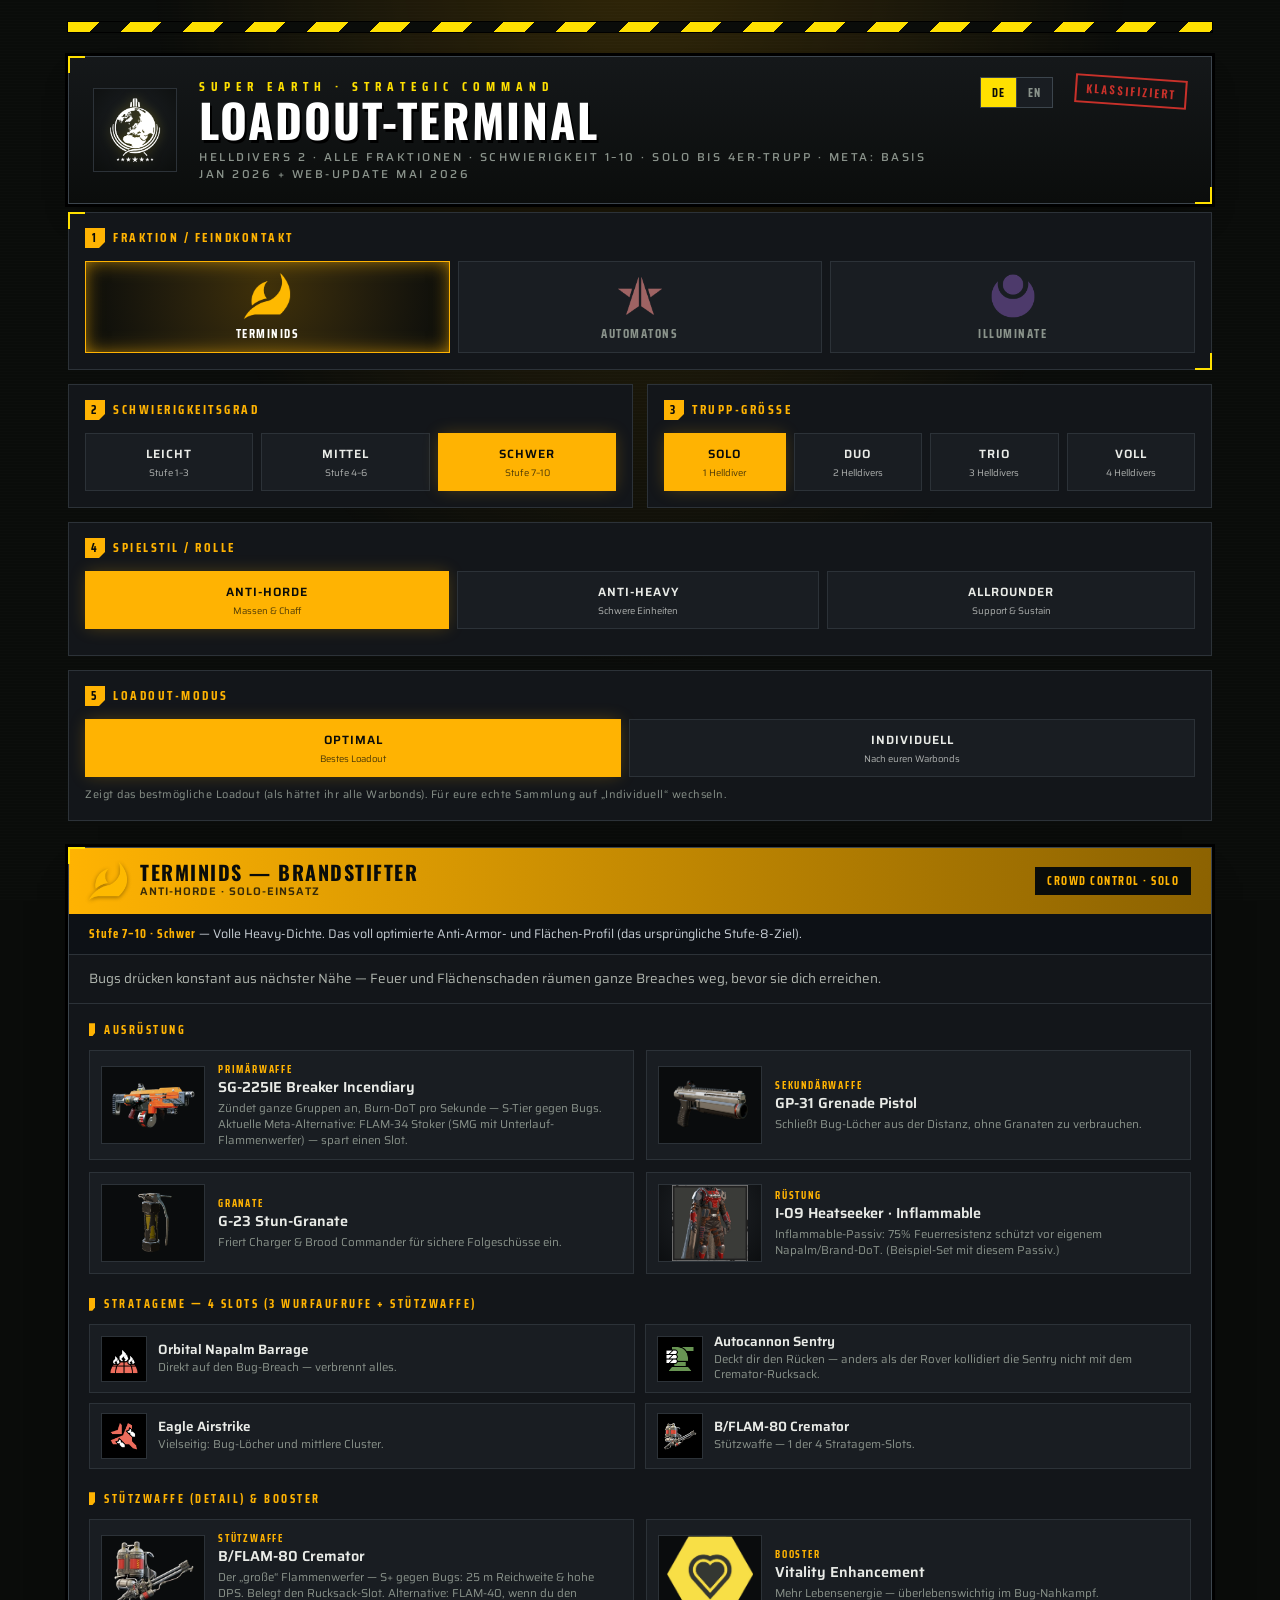
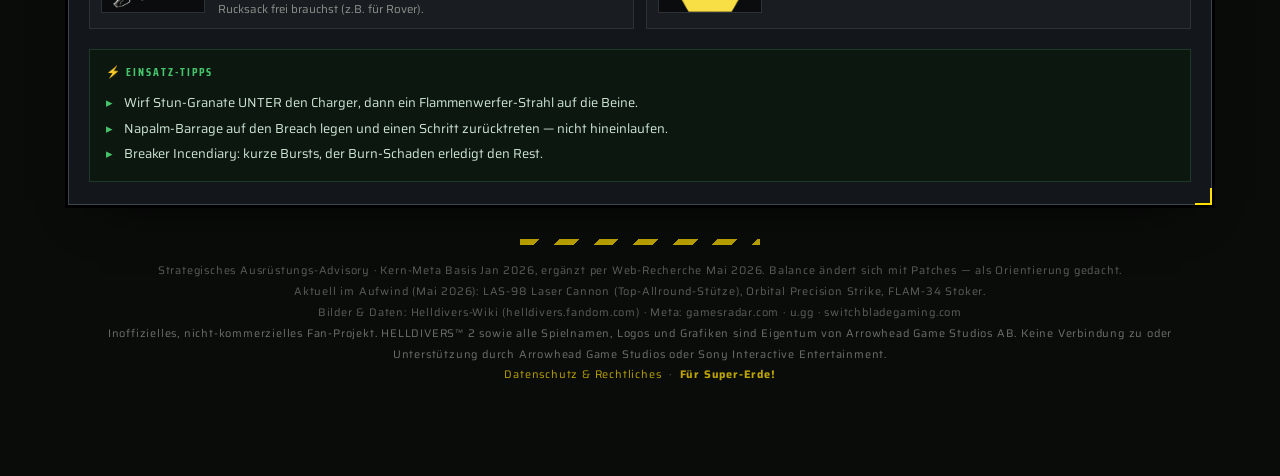
==== commit 94893d88: "Website-Update 2026-05-31 Co-Authored-By: Claude Opus 4.8 <noreply@anthropic.com>" ====
--- a/helldivers2-loadout.html
+++ b/helldivers2-loadout.html
@@ -273,6 +273,14 @@
         <button class="opt" data-val="support"><span class="t" data-de="Allrounder" data-en="All-Rounder"></span><small class="t" data-de="Support &amp; Sustain" data-en="Support &amp; Sustain"></small></button>
       </div>
       <div class="hint" id="style-hint"></div>
+    </div>
+    <div class="group" style="grid-column:1/-1">
+      <h2><span class="num">5</span> <span class="t" data-de="Loadout-Modus" data-en="Loadout mode"></span></h2>
+      <div class="opts" id="mode-opts">
+        <button class="opt active" data-val="optimal"><span class="t" data-de="Optimal" data-en="Optimal"></span><small class="t" data-de="Bestes Loadout" data-en="Best loadout"></small></button>
+        <button class="opt" data-val="individuell"><span class="t" data-de="Individuell" data-en="Individual"></span><small class="t" data-de="Nach euren Warbonds" data-en="By your warbonds"></small></button>
+      </div>
+      <div class="hint" id="mode-hint"></div>
     </div>
   </div>
 
@@ -595,9 +603,16 @@
 // Nur Premium-Items sind getaggt; alles andere gilt als "base" (immer verfügbar).
 // Betroffene Slots: Primär, Sekundär, Granate, Rüstung. Stratageme/Stützwaffen sind
 // Requisition-Freischaltungen (kein Warbond) und bleiben ungefiltert.
+// Alle Premium-Warbonds (Release-Reihenfolge). Die mit Build-Items getaggten beeinflussen
+// das Loadout (siehe WB_OF/WB_ARMOR); die übrigen sind wählbar (deine Sammlung), aber für die
+// aktuellen Builds neutral. Der monatliche Auto-Check ergänzt neue Warbonds.
 const WARBONDS = {
   steeled:"Steeled Veterans", cutting:"Cutting Edge", detonation:"Democratic Detonation",
-  polar:"Polar Patriots", flame:"Freedom's Flame", servants:"Servants of Freedom"
+  polar:"Polar Patriots", viper:"Viper Commandos", flame:"Freedom's Flame",
+  chemical:"Chemical Agents", truth:"Truth Enforcers", urban:"Urban Legends",
+  servants:"Servants of Freedom", borderline:"Borderline Justice", ceremony:"Masters of Ceremony",
+  law:"Force of Law", control:"Control Group", dust:"Dust Devils", python:"Python Commandos",
+  redacted:"Redacted Regiment", siege:"Siege Breakers", entrenched:"Entrenched Division", exo:"Exo Experts"
 };
 const WB_OF = {  // Item-Name (val) → Warbond
   "SG-225IE Breaker Incendiary":"steeled", "JAR-5 Dominator":"steeled",
@@ -611,16 +626,16 @@
   "Inflammable":"flame", "Electrical Conduit":"cutting", "Engineering Kit":"detonation"
 };
 const WB_ALT = {  // Premium-Item → beste Basis-Alternative (Bild wiederverwendet wo möglich)
-  "SG-225IE Breaker Incendiary":{val:"SG-225 Breaker (Basis)", img:null, why:"Basis-Schrotflinte — ohne Brand, aber stark gegen Bug-Massen."},
-  "JAR-5 Dominator":{val:"AR-23P Liberator Penetrator (Basis)", img:null, why:"Basis-Gewehr mit Medium-Durchschlag gegen Devastators."},
-  "LAS-16 Sickle":{val:"AR-23 Liberator (Basis)", img:null, why:"Basis-Sturmgewehr — solider Dauer-Chaff-Clear."},
+  "SG-225IE Breaker Incendiary":{val:"SG-225 Breaker (Basis)", img:"base_breaker.png", why:"Basis-Schrotflinte — ohne Brand, aber stark gegen Bug-Massen."},
+  "JAR-5 Dominator":{val:"AR-23P Liberator Penetrator (Basis)", img:"base_penetrator.png", why:"Basis-Gewehr mit Medium-Durchschlag gegen Devastators."},
+  "LAS-16 Sickle":{val:"AR-23 Liberator (Basis)", img:"base_liberator.png", why:"Basis-Sturmgewehr — solider Dauer-Chaff-Clear."},
   "GP-31 Grenade Pistol":{val:"P-4 Senator (Basis)", img:"senator.png", why:"Basis-Sidearm — Bug-Löcher dann mit Granaten schließen."},
   "G-123 Thermite":{val:"G-16 Impact (Basis)", img:"impact_grenade.png", why:"Basis-Sofortgranate gegen Gruppen & kleine Strukturen."},
   "PLAS-101 Purifier":{val:"PLAS-1 Scorcher (Basis)", img:"scorcher.webp", why:"Basis-Explosiv-Plasma — trifft hinter Schilde."},
   "P-113 Verdict":{val:"P-4 Senator (Basis)", img:"senator.png", why:"Basis-Revolver mit Medium-Durchschlag."},
   "G-13 Incendiary Impact":{val:"G-10 Incendiary (Basis)", img:"incendiary_grenade.png", why:"Basis-Brandgranate für Flächen."},
-  "SG-451 Cookout":{val:"SG-8 Punisher (Basis)", img:null, why:"Basis-Schrotflinte mit hohem Stagger gegen Stalker/Hunter."},
-  "P-72 Crisper":{val:"P-2 Peacemaker (Basis)", img:null, why:"Basis-Pistole für den Nahbereich."},
+  "SG-451 Cookout":{val:"SG-8 Punisher (Basis)", img:"base_punisher.png", why:"Basis-Schrotflinte mit hohem Stagger gegen Stalker/Hunter."},
+  "P-72 Crisper":{val:"P-2 Peacemaker (Basis)", img:"base_peacemaker.png", why:"Basis-Pistole für den Nahbereich."},
   "LAS-17 Double-Edge Sickle":{val:"PLAS-1 Scorcher (Basis)", img:"scorcher.webp", why:"Basis-Explosiv-Plasma — vielseitig gegen Illuminate."}
 };
 const WB_ALT_ARMOR = {  // Rüstungs-Passiv → Basis-Rüstung
@@ -693,6 +708,8 @@
   "Trupp-Aufstellung":"Squad Setup","Rollenverteilung":"role distribution","Empfehlung pro Spieler":"Recommendation per player","Spieler":"Player","⚡ Trupp-Tipps":"⚡ Squad tips",
   "— im Trupp automatisch verteilt":"— auto-assigned in squad",
   "Im Trupp-Modus werden die Rollen automatisch auf die Spieler verteilt (siehe Aufstellung unten). Wähle „Solo“, um ein einzelnes Loadout für deinen Spielstil zu sehen.":"In squad mode roles are auto-assigned to players (see setup below). Choose „Solo“ for a single loadout matching your playstyle.",
+  "Pro Spieler die vorhandenen Warbonds einstellen — fehlende wegklicken, das Loadout passt sich an.":"Set each player's owned warbonds — click off missing ones, the loadout adapts.",
+  "Zeigt das bestmögliche Loadout (als hättet ihr alle Warbonds). Für eure echte Sammlung auf „Individuell“ wechseln.":"Shows the best possible loadout (as if you owned all warbonds). Switch to „Individual“ for your real collection.",
   // — Squad-Tipps —
   "Booster nicht doppeln — sie wirken squad-weit. Diese Aufstellung vergibt automatisch distinkte Booster.":"Don't stack boosters — they work squad-wide. This setup auto-assigns distinct boosters.",
   "Stratageme & Eagle-/Orbital-Cooldowns staffeln: nicht alle gleichzeitig zünden, sondern abwechselnd nachlegen.":"Stagger stratagem & Eagle/Orbital cooldowns: don't fire them all at once, alternate.",
@@ -903,7 +920,9 @@
 });
 
 // ============ STATE & RENDER ============
-let state = {faction:"terminids", band:"schwer", style:"horde", team:"solo"};
+const EMPTY = new Set();
+let state = {faction:"terminids", band:"schwer", style:"horde", team:"solo",
+  mode:(()=>{try{return localStorage.getItem("hd2_mode")==="individuell"?"individuell":"optimal"}catch(e){return"optimal"}})()};
 
 function buildOf(fk, role, band){
   const base = FACTIONS[fk].builds[role];
@@ -940,7 +959,7 @@
   const d = buildOf(state.faction, state.style, state.band);
   const bandInfo = BANDS[state.band];
   const strats = d.strats.slice(0,3).map((s,i) => (i === d.soloReplace) ? d.soloStrat : s);
-  const excl = exclSet("me");
+  const excl = state.mode==="individuell" ? exclSet("me") : EMPTY;
   const rp=resolveItem(d.primary,excl), rs=resolveItem(d.secondary,excl), rg=resolveItem(d.grenade,excl), ra=resolveItem(d.armor,excl);
 
   document.getElementById("result").innerHTML = `
@@ -954,8 +973,8 @@
     <div class="band-banner"><b>${t(bandInfo.t)}</b> — ${t(bandInfo.d)}</div>
     <div class="blurb">${t(d.blurb)}</div>
 
-    <div class="section-lbl">${t("Meine Warbonds")}</div>
-    <div class="wbbox">${wbChips("me", Object.keys(WARBONDS))}<div class="wbhint">${t("Klick weg, was du <b>nicht</b> besitzt. Diese Auswahl gilt für alle deine Solo-Builds und wird im Browser gemerkt — gesperrte Items werden automatisch durch Basis-Alternativen ersetzt.")}</div></div>
+    ${state.mode==="individuell" ? `<div class="section-lbl">${t("Meine Warbonds")}</div>
+    <div class="wbbox">${wbChips("me", Object.keys(WARBONDS))}<div class="wbhint">${t("Klick weg, was du <b>nicht</b> besitzt. Diese Auswahl gilt für alle deine Solo-Builds und wird im Browser gemerkt — gesperrte Items werden automatisch durch Basis-Alternativen ersetzt.")}</div></div>` : ""}
 
     <div class="section-lbl">${t("Ausrüstung")}</div>
     <div class="grid">
@@ -1007,7 +1026,7 @@
     usedBoost.add(bName);
     const rc = ROLE_COLOR[role];
     const cardKey = i===0 ? "me" : "sq"+i;  // Spieler 1 = du (gemerkt), Rest je Session
-    const ex = exclSet(cardKey);
+    const ex = state.mode==="individuell" ? exclSet(cardKey) : EMPTY;
     const rP=resolveItem(d.primary,ex), rS=resolveItem(d.secondary,ex), rG=resolveItem(d.grenade,ex), rA=resolveItem(d.armor,ex);
     // 4 Stratagem-Slots: Stützwaffe (1) + 3 Wurfaufrufe. In HD2 ist die Stützwaffe selbst ein Stratagem.
     const strat4 = [{img:d.support.img, n:d.support.val, sup:true}, ...d.strats.slice(0,3)];
@@ -1021,7 +1040,7 @@
         <span class="role">${ROLE_LABEL[role]}</span>
       </div>
       <div class="pcard-name">${t(d.name)}</div>
-      ${wbChips(cardKey, buildWarbonds(d))}
+      ${state.mode==="individuell" ? wbChips(cardKey, buildWarbonds(d)) : ""}
       <div class="ploadout">
         ${prow("Primär", rP)}
         ${prow("Sekundär", rS)}
@@ -1082,6 +1101,10 @@
 function render(){
   document.body.dataset.faction = state.faction;
   syncStyleGroup();
+  const mh = document.getElementById("mode-hint");
+  if(mh) mh.textContent = state.mode==="individuell"
+    ? t("Pro Spieler die vorhandenen Warbonds einstellen — fehlende wegklicken, das Loadout passt sich an.")
+    : t("Zeigt das bestmögliche Loadout (als hättet ihr alle Warbonds). Für eure echte Sammlung auf „Individuell“ wechseln.");
   if(state.team === "solo") renderSolo();
   else renderSquad();
 }
@@ -1100,6 +1123,8 @@
 wire("band-opts","band");
 wire("style-opts","style");
 wire("team-opts","team");
+wire("mode-opts","mode", ()=>{ try{ localStorage.setItem("hd2_mode", state.mode); }catch(e){} });
+document.querySelectorAll("#mode-opts .opt").forEach(b=>b.classList.toggle("active", b.dataset.val===state.mode));
 // Warbond-Chip an-/abwählen (nur diese Karte rechnet neu)
 document.getElementById("result").addEventListener("click", e=>{
   const c = e.target.closest(".wbchip"); if(!c) return;
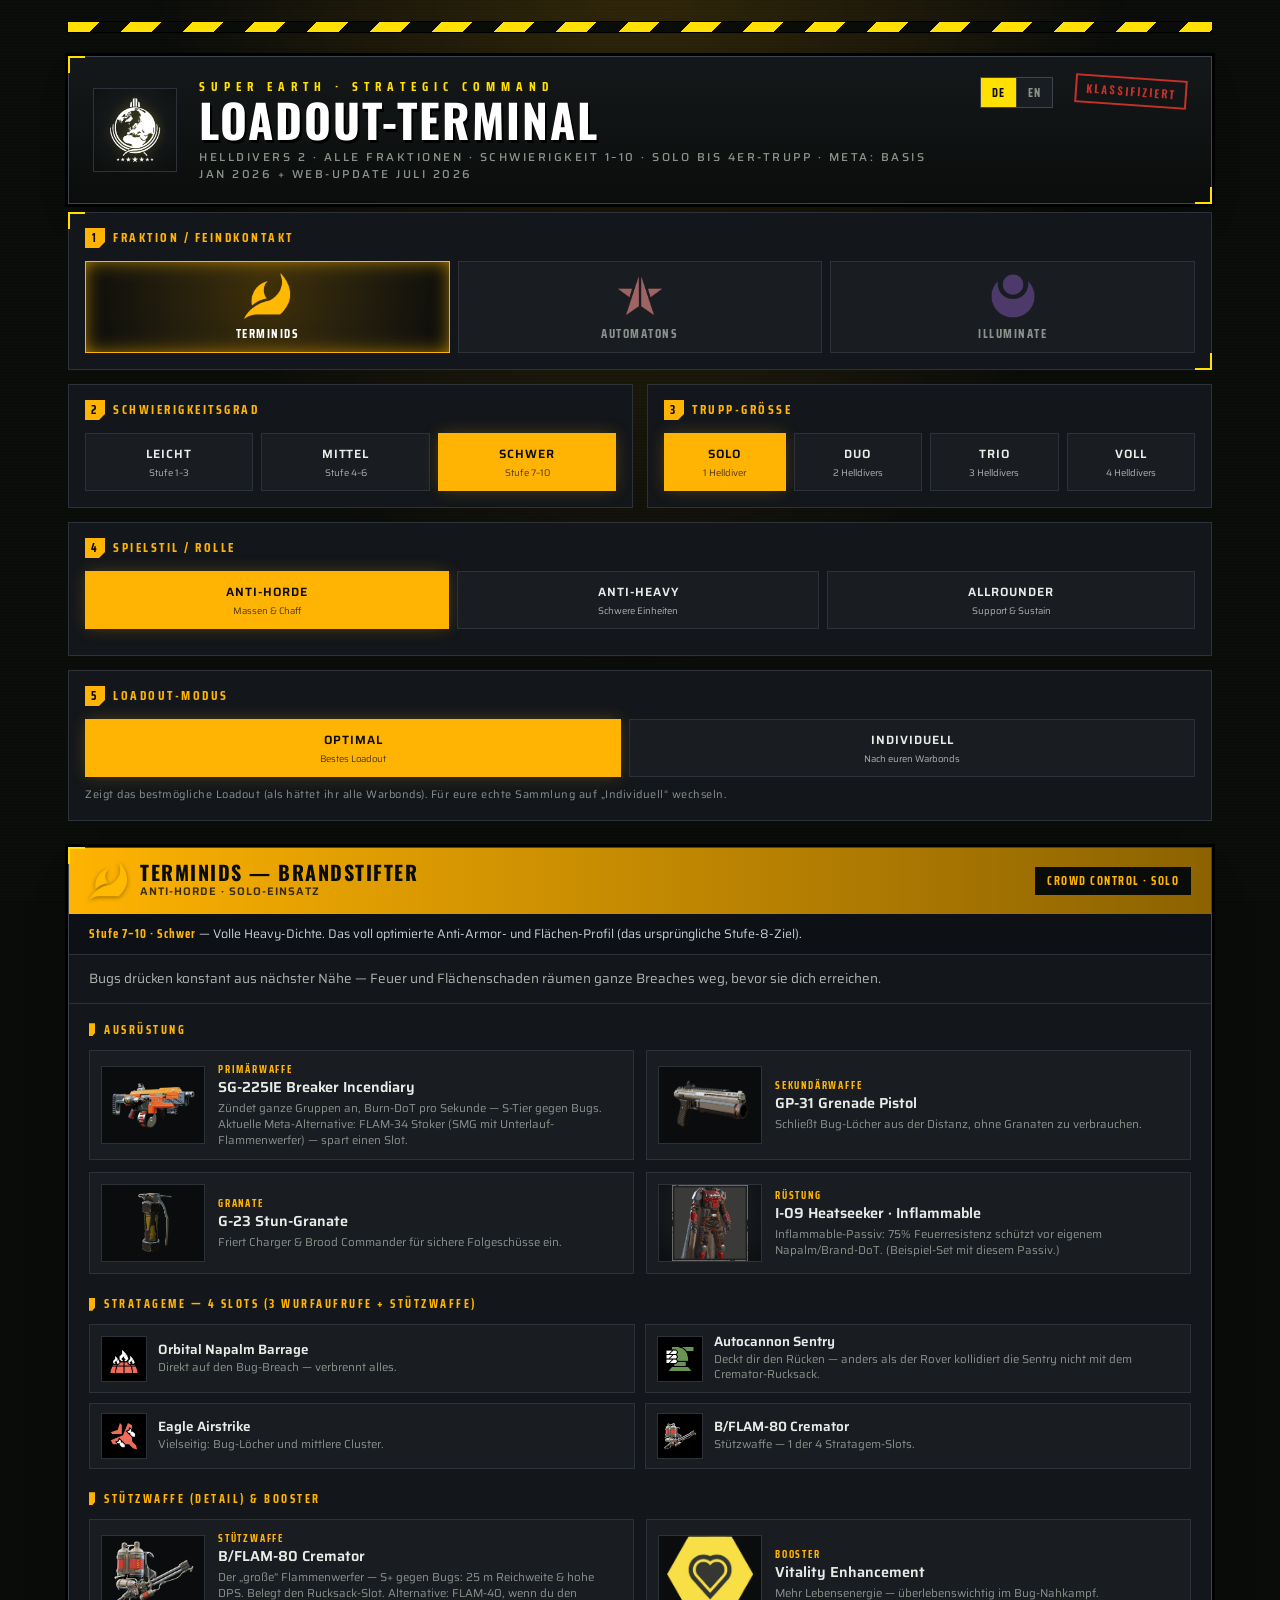
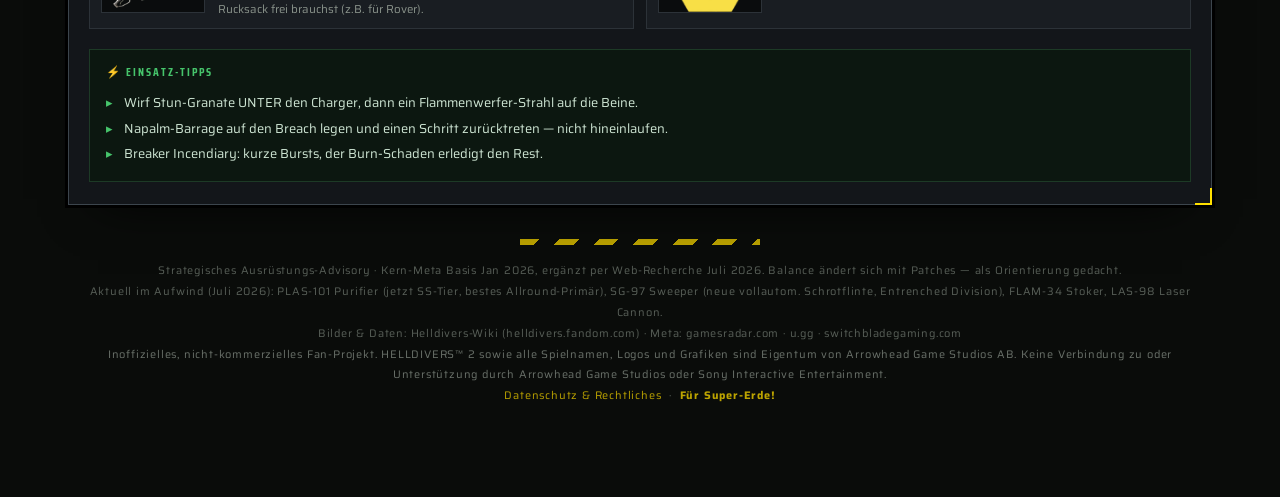
==== commit c6b04c5e: "Website-Update 2026-07-01 Co-Authored-By: Claude Opus 4.8 <noreply@anthropic.com>" ====
--- a/helldivers2-loadout.html
+++ b/helldivers2-loadout.html
@@ -234,7 +234,7 @@
     <div class="titles">
       <div class="kicker">Super Earth · Strategic Command</div>
       <h1><span class="t" data-de="Loadout-Terminal" data-en="Loadout Terminal"></span></h1>
-      <div class="sub"><span class="t" data-de="Helldivers 2 · Alle Fraktionen · Schwierigkeit 1–10 · Solo bis 4er-Trupp · Meta: Basis Jan 2026 + Web-Update Mai 2026" data-en="Helldivers 2 · All factions · Difficulty 1–10 · Solo to 4-player squad · Meta: base Jan 2026 + web update May 2026"></span></div>
+      <div class="sub"><span class="t" data-de="Helldivers 2 · Alle Fraktionen · Schwierigkeit 1–10 · Solo bis 4er-Trupp · Meta: Basis Jan 2026 + Web-Update Juli 2026" data-en="Helldivers 2 · All factions · Difficulty 1–10 · Solo to 4-player squad · Meta: base Jan 2026 + web update July 2026"></span></div>
     </div>
     <div class="lang-switch">
       <button class="langbtn active" data-lang="de">DE</button>
@@ -288,8 +288,8 @@
 
   <footer>
     <div class="fhz"></div>
-    <span class="t" data-de="Strategisches Ausrüstungs-Advisory · Kern-Meta Basis Jan 2026, ergänzt per Web-Recherche Mai 2026. Balance ändert sich mit Patches — als Orientierung gedacht." data-en="Strategic equipment advisory · core meta base Jan 2026, supplemented via web research May 2026. Balance shifts with patches — meant as guidance."></span><br>
-    <span class="t" data-de="Aktuell im Aufwind (Mai 2026): LAS-98 Laser Cannon (Top-Allround-Stütze), Orbital Precision Strike, FLAM-34 Stoker." data-en="Currently rising (May 2026): LAS-98 Laser Cannon (top all-round support), Orbital Precision Strike, FLAM-34 Stoker."></span><br>
+    <span class="t" data-de="Strategisches Ausrüstungs-Advisory · Kern-Meta Basis Jan 2026, ergänzt per Web-Recherche Juli 2026. Balance ändert sich mit Patches — als Orientierung gedacht." data-en="Strategic equipment advisory · core meta base Jan 2026, supplemented via web research July 2026. Balance shifts with patches — meant as guidance."></span><br>
+    <span class="t" data-de="Aktuell im Aufwind (Juli 2026): PLAS-101 Purifier (jetzt SS-Tier, bestes Allround-Primär), SG-97 Sweeper (neue vollautom. Schrotflinte, Entrenched Division), FLAM-34 Stoker, LAS-98 Laser Cannon." data-en="Currently rising (July 2026): PLAS-101 Purifier (now SS-tier, best all-round primary), SG-97 Sweeper (new full-auto shotgun, Entrenched Division), FLAM-34 Stoker, LAS-98 Laser Cannon."></span><br>
     <span class="t" data-de="Bilder &amp; Daten: Helldivers-Wiki (helldivers.fandom.com) · Meta: gamesradar.com · u.gg · switchbladegaming.com" data-en="Images &amp; data: Helldivers Wiki (helldivers.fandom.com) · Meta: gamesradar.com · u.gg · switchbladegaming.com"></span><br>
     <span style="color:#6b726b" class="t" data-de="Inoffizielles, nicht-kommerzielles Fan-Projekt. HELLDIVERS™ 2 sowie alle Spielnamen, Logos und Grafiken sind Eigentum von Arrowhead Game Studios AB. Keine Verbindung zu oder Unterstützung durch Arrowhead Game Studios oder Sony Interactive Entertainment." data-en="Unofficial, non-commercial fan project. HELLDIVERS™ 2 and all game names, logos and graphics are property of Arrowhead Game Studios AB. Not affiliated with or endorsed by Arrowhead Game Studios or Sony Interactive Entertainment."></span><br>
     <a href="impressum.html"><span class="t" data-de="Datenschutz &amp; Rechtliches" data-en="Privacy &amp; Legal"></span></a> &nbsp;·&nbsp; <b style="color:var(--hd-yellow-dim)"><span class="t" data-de="Für Super-Erde!" data-en="For Super Earth!"></span></b>
